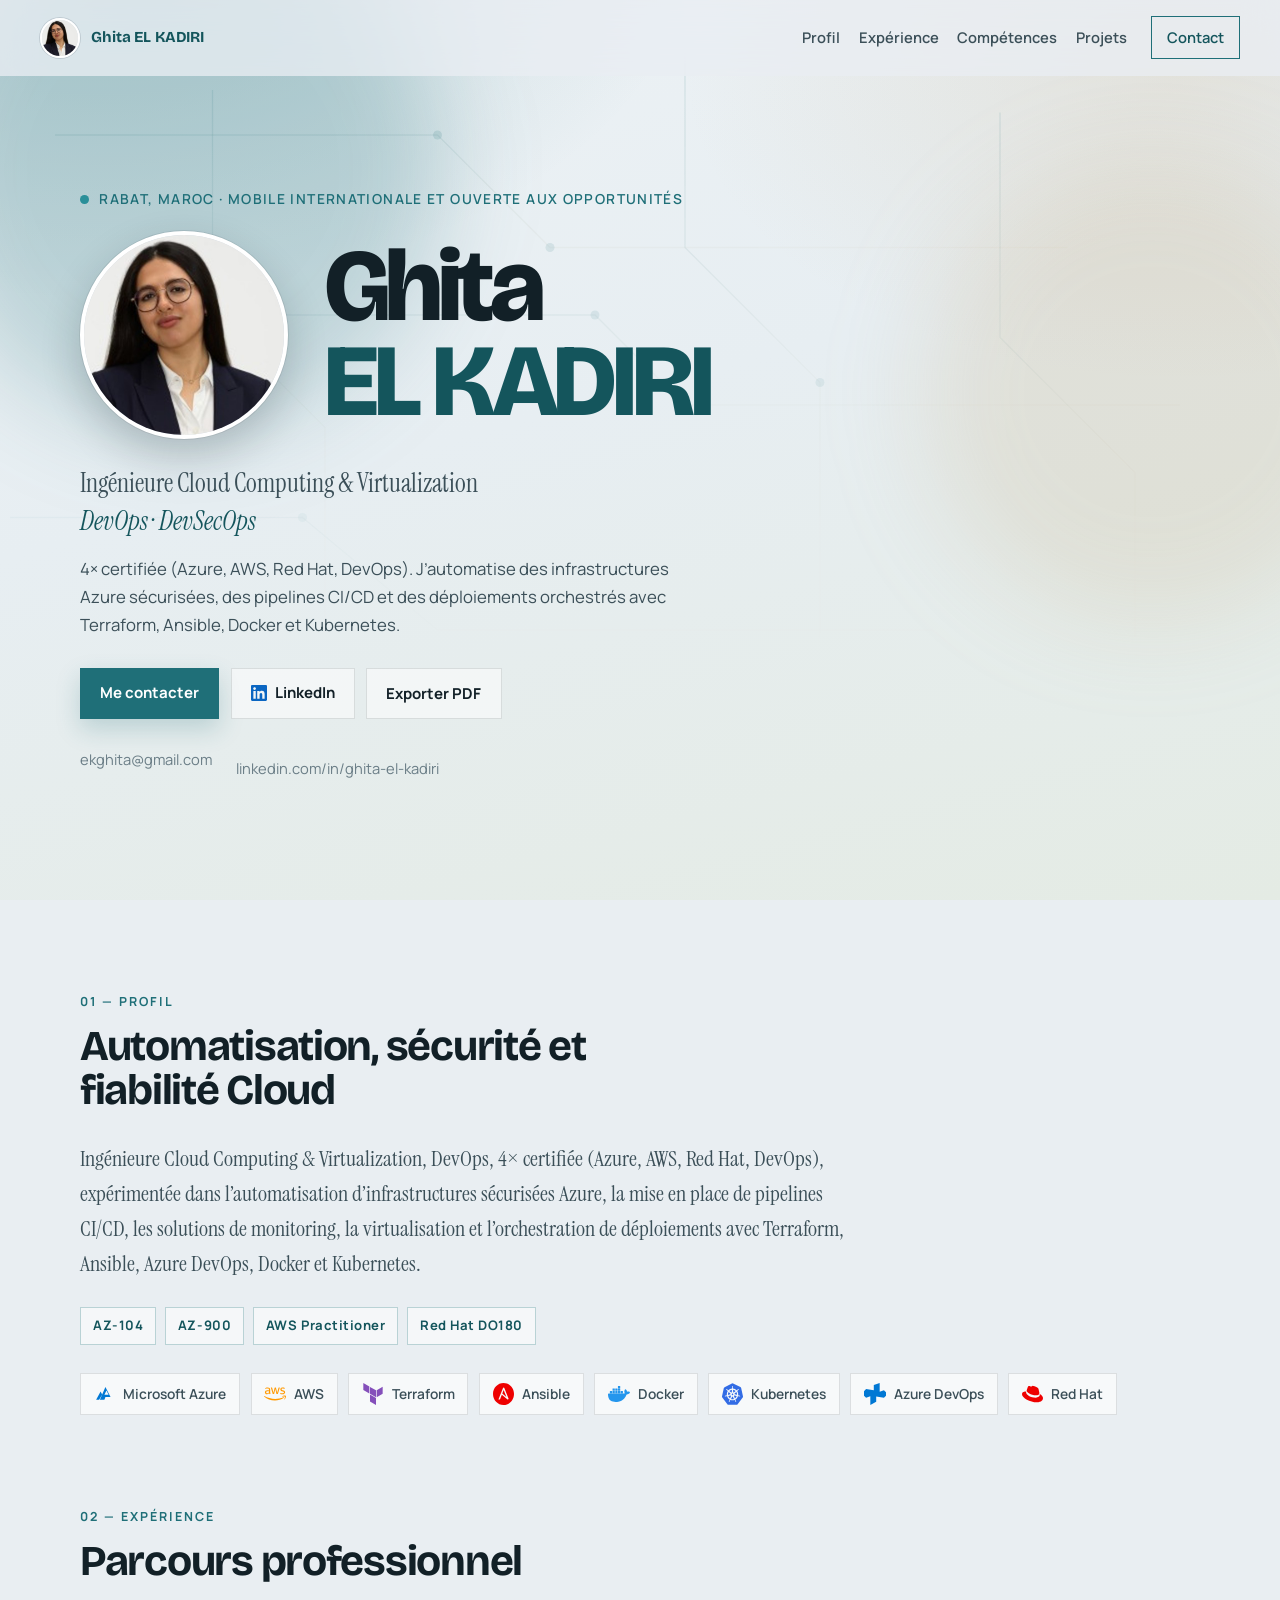
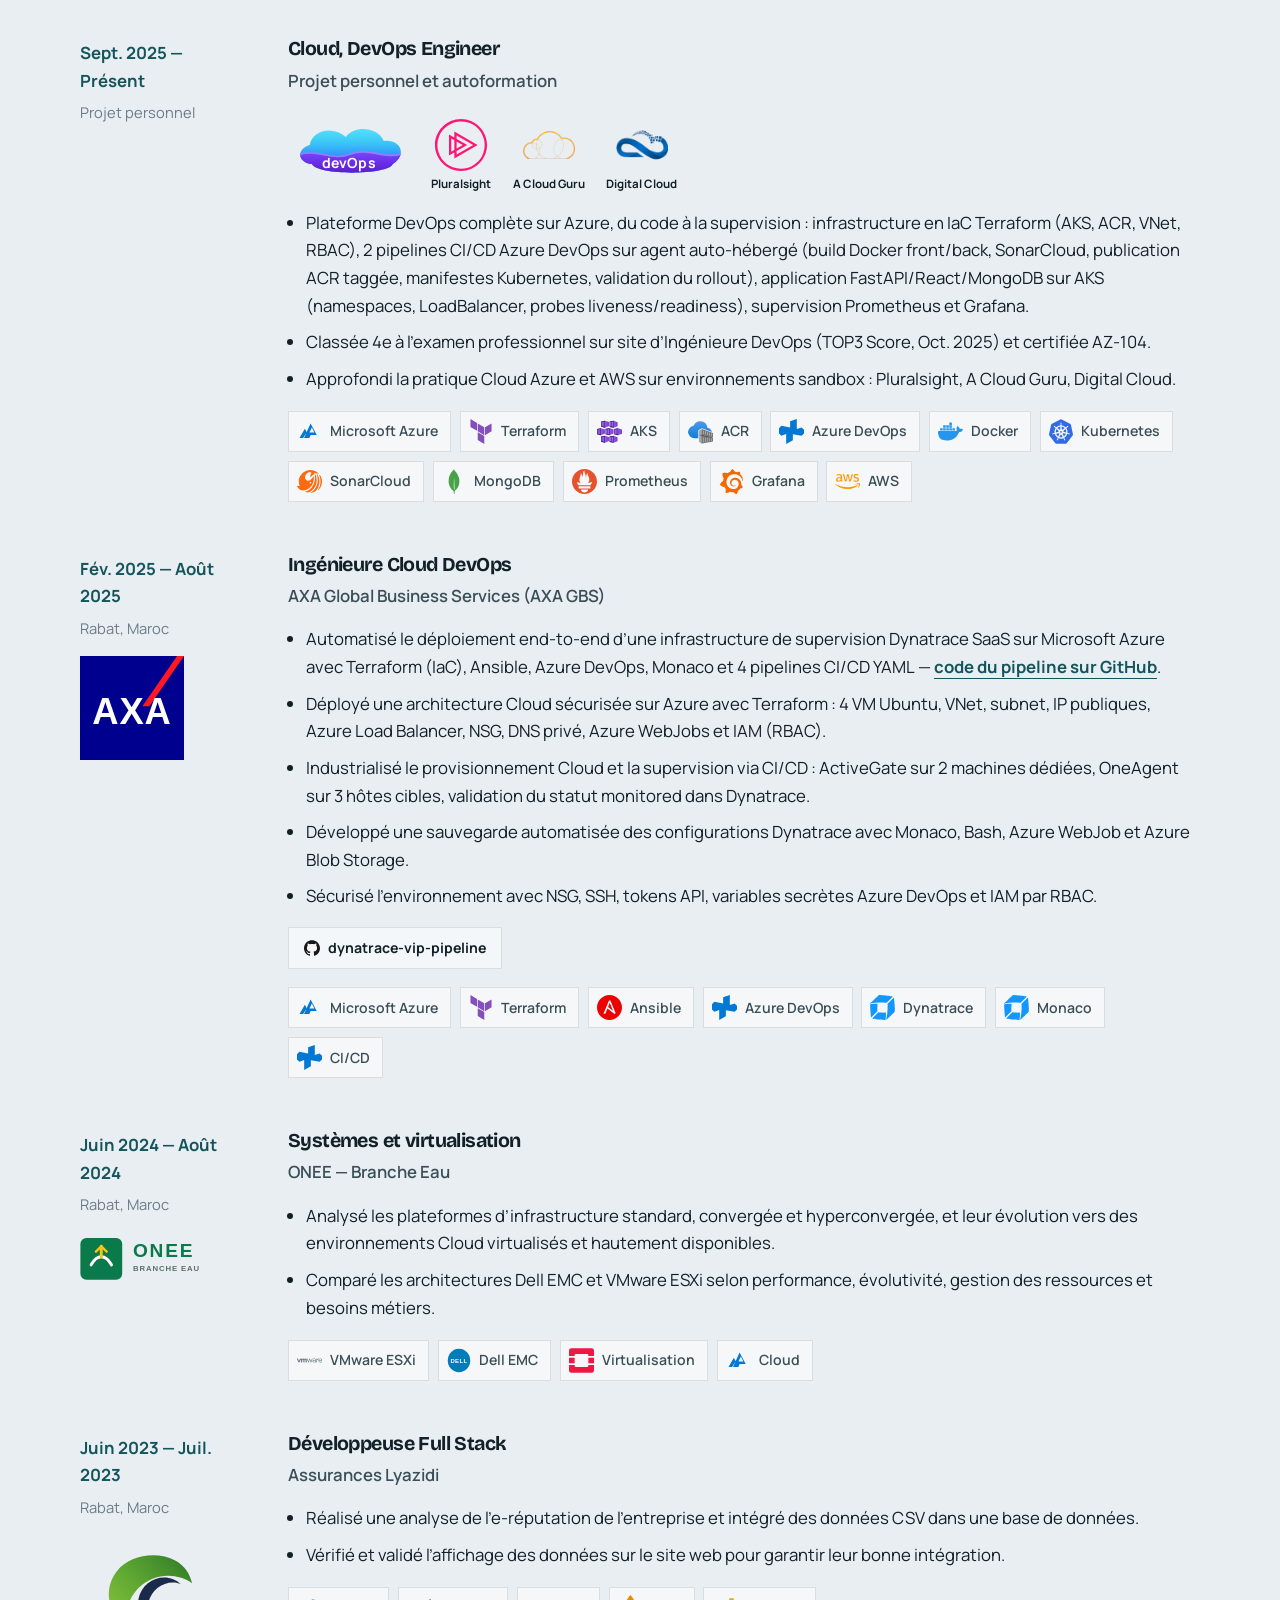
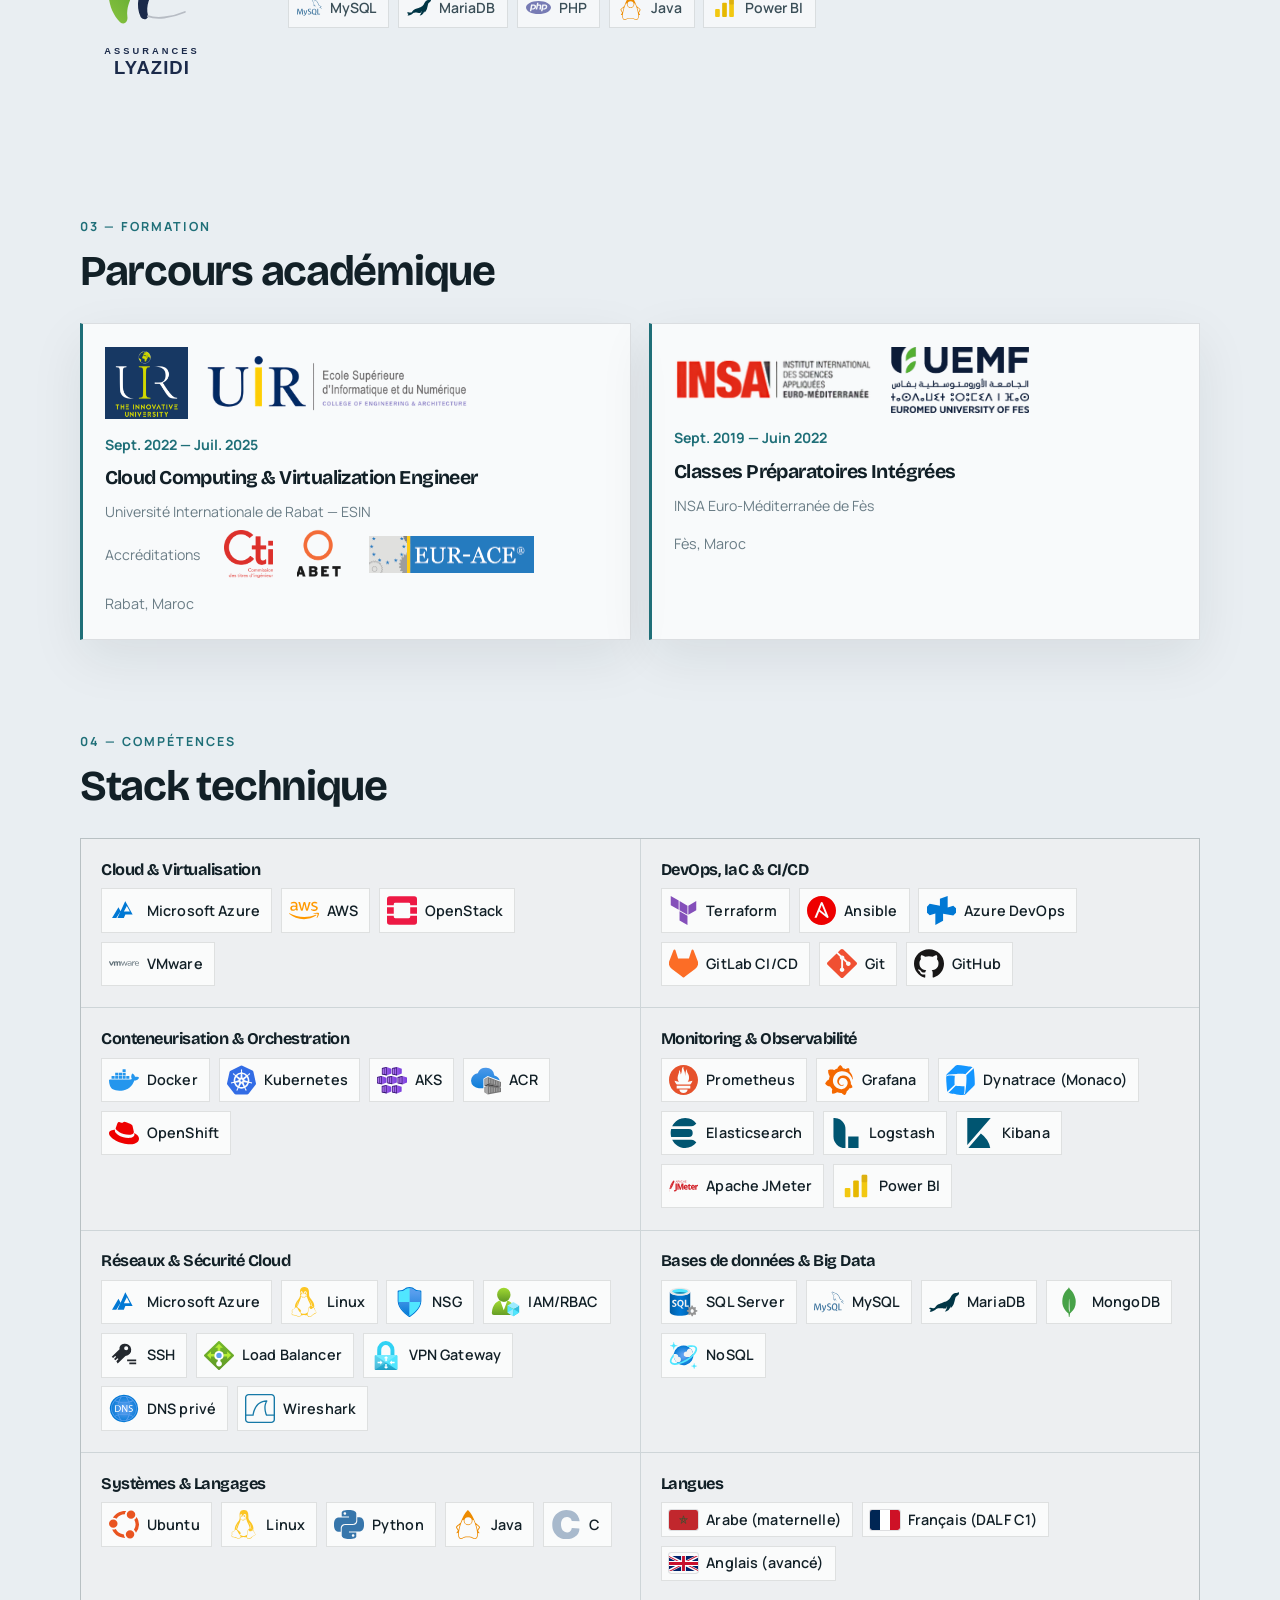
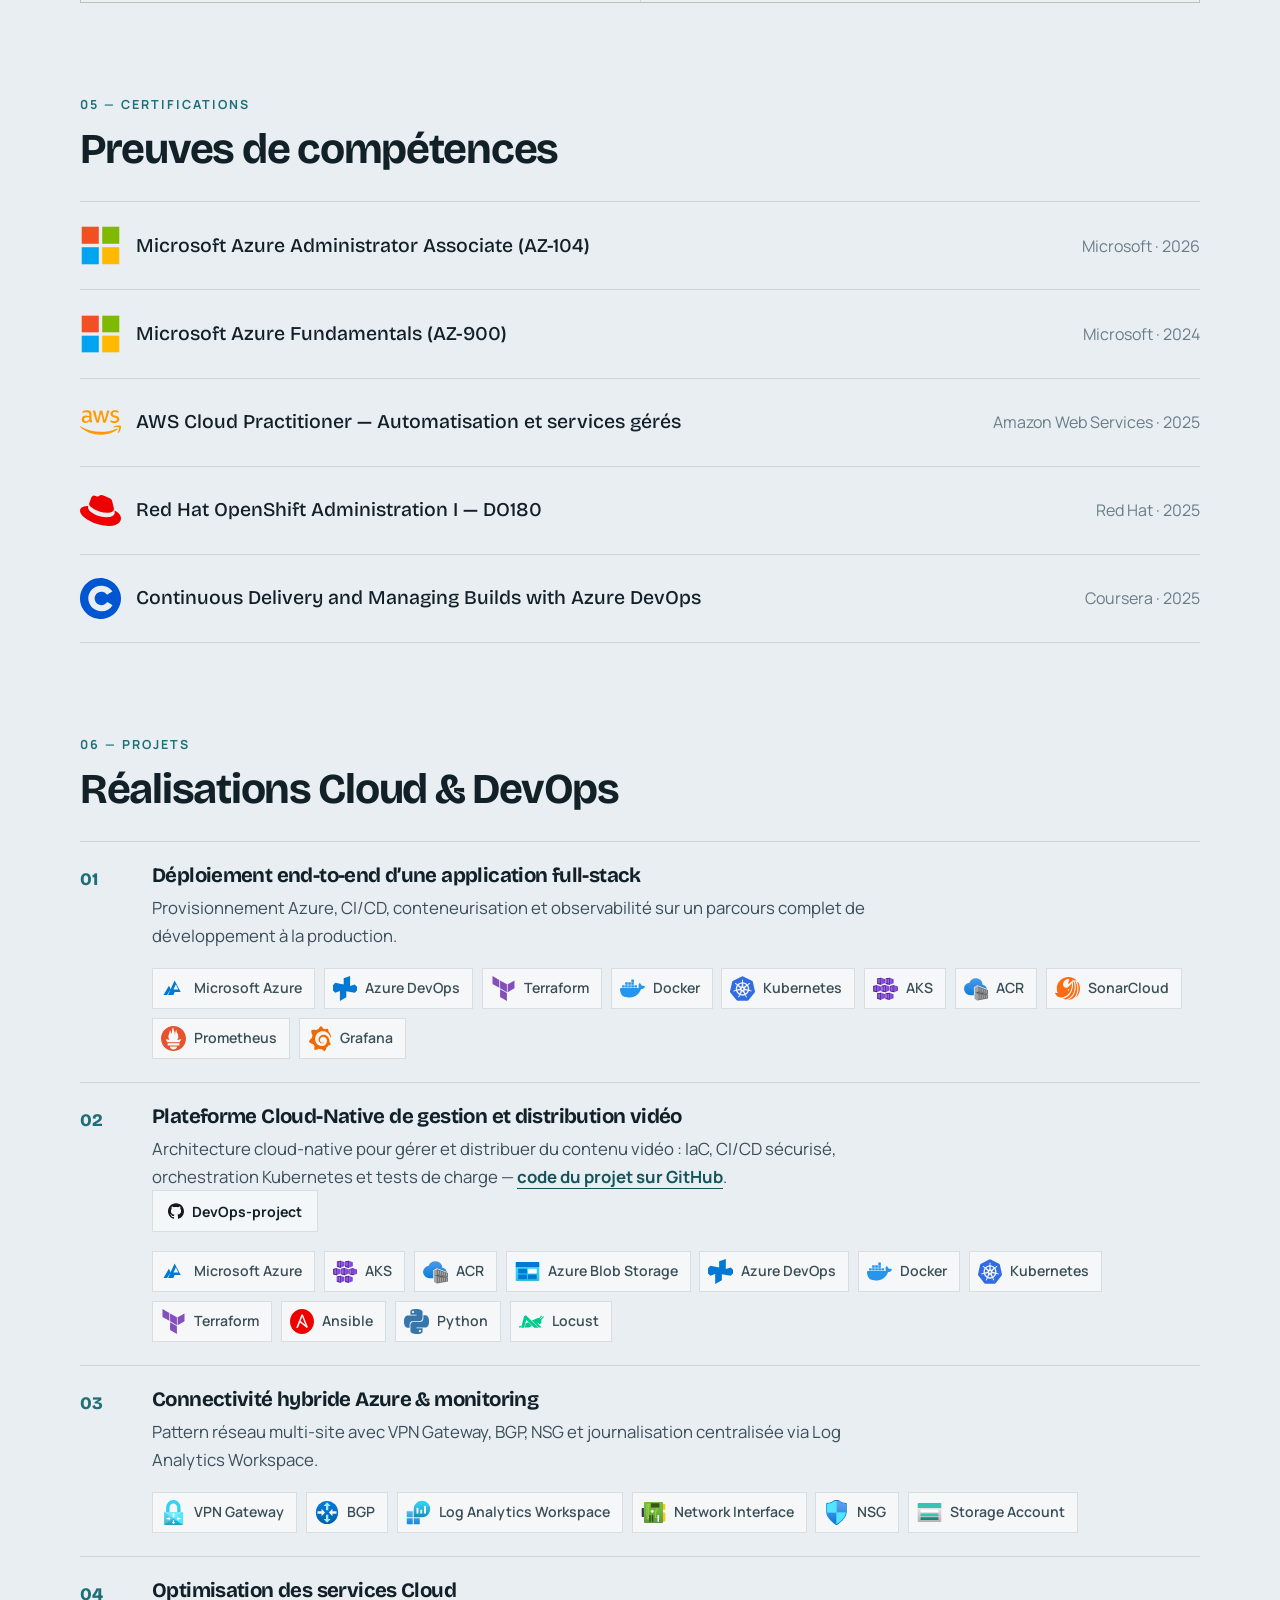
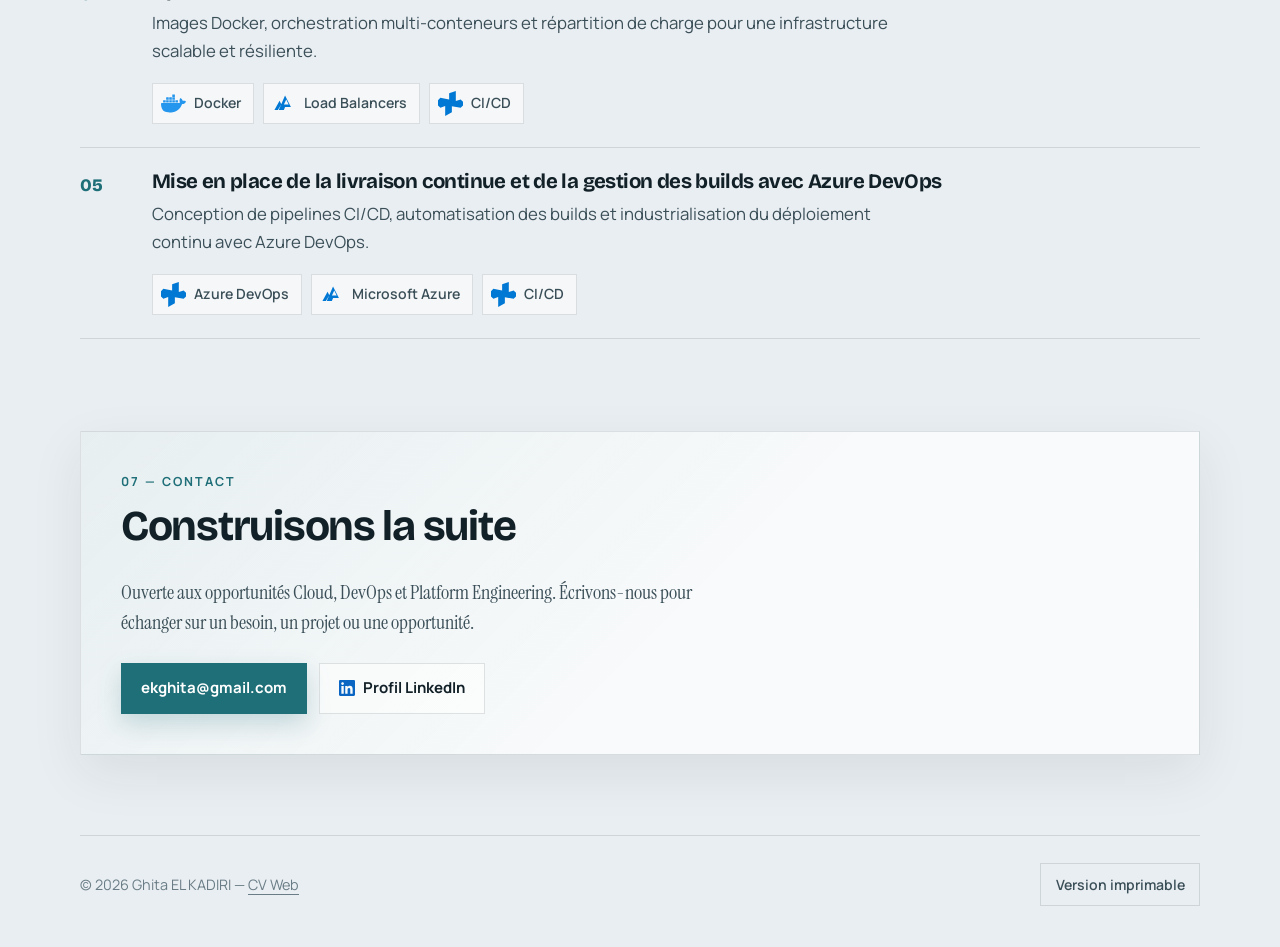
==== index.html @ f2b2f557 "Update English proficiency level to advanced in Langues Co-authored-by: Ghita EL KADIRI <ghita-k@use" ====
<!DOCTYPE html>
<html lang="fr" class="no-js">
  <head>
    <meta charset="UTF-8" />
    <meta name="viewport" content="width=device-width, initial-scale=1.0" />
    <script>
      document.documentElement.classList.remove("no-js");
      document.documentElement.classList.add("js");
    </script>
    <meta
      name="description"
      content="CV web de Ghita EL KADIRI — Ingénieure Cloud Computing & Virtualization, DevOps, DevSecOps. Azure, AWS, Terraform, Kubernetes."
    />
    <meta name="author" content="Ghita EL KADIRI" />
    <meta name="theme-color" content="#e9eef2" />
    <title>Ghita EL KADIRI — Ingénieure Cloud & DevOps</title>
    <link rel="icon" href="assets/favicon.svg" type="image/svg+xml" />
    <link rel="preconnect" href="https://fonts.googleapis.com" />
    <link rel="preconnect" href="https://fonts.gstatic.com" crossorigin />
    <link
      href="https://fonts.googleapis.com/css2?family=Bricolage+Grotesque:opsz,wght@12..96,500;12..96,600;12..96,700;12..96,800&family=Instrument+Serif:ital@0;1&family=Manrope:wght@400;500;600;700&display=swap"
      rel="stylesheet"
    />
    <link rel="stylesheet" href="css/styles.css?v=axa-2" />
  </head>
  <body>
    <div class="atmosphere" aria-hidden="true">
      <div class="atmosphere__wash"></div>
      <svg class="atmosphere__mesh" viewBox="0 0 1200 800" preserveAspectRatio="xMidYMid slice">
        <defs>
          <linearGradient id="meshStroke" x1="0" y1="0" x2="1" y2="1">
            <stop offset="0%" stop-color="#1f6f78" stop-opacity="0.22" />
            <stop offset="100%" stop-color="#c4a574" stop-opacity="0.12" />
          </linearGradient>
        </defs>
        <g fill="none" stroke="url(#meshStroke)" stroke-width="1.2">
          <path d="M80 120 H420 L520 220 H980" />
          <path d="M160 280 H560 L640 360 H1080" />
          <path d="M40 460 H300 L420 560 H860 L980 660" />
          <path d="M220 80 V280 L320 380 V620" />
          <path d="M640 40 V220 L760 340 V700" />
          <path d="M920 100 V300 L1040 420 V720" />
        </g>
        <g fill="#1f6f78" fill-opacity="0.28">
          <circle cx="420" cy="120" r="4" />
          <circle cx="520" cy="220" r="4" />
          <circle cx="560" cy="280" r="4" />
          <circle cx="640" cy="360" r="4" />
          <circle cx="300" cy="460" r="4" />
          <circle cx="760" cy="340" r="4" />
          <circle cx="980" cy="660" r="4" />
        </g>
      </svg>
      <div class="atmosphere__glow atmosphere__glow--a"></div>
      <div class="atmosphere__glow atmosphere__glow--b"></div>
    </div>

    <a class="skip-link" href="#contenu">Aller au contenu</a>

    <header class="site-header">
      <a class="logo" href="#top" aria-label="Ghita EL KADIRI — accueil">
        <img class="logo__photo" src="assets/ghita.jpg" alt="" width="40" height="40" />
        <span class="logo__text">Ghita EL KADIRI</span>
      </a>
      <nav class="nav" aria-label="Navigation principale">
        <a href="#profil" data-nav>Profil</a>
        <a href="#experience" data-nav>Expérience</a>
        <a href="#competences" data-nav>Compétences</a>
        <a href="#projets" data-nav>Projets</a>
        <a href="#contact" class="nav__cta">Contact</a>
      </nav>
      <button class="nav-toggle" type="button" aria-label="Ouvrir le menu" aria-expanded="false">
        <span></span><span></span>
      </button>
    </header>

    <main id="top">
      <section class="hero" id="contenu">
        <p class="hero__eyebrow">
          <span class="pulse" aria-hidden="true"></span>
          Rabat, Maroc · Mobile Internationale et ouverte aux opportunités
        </p>
        <div class="hero__identity">
          <img
            class="hero__photo"
            src="assets/ghita.jpg"
            alt="Portrait de Ghita EL KADIRI"
            width="220"
            height="220"
            decoding="async"
            fetchpriority="high"
          />
          <h1 class="hero__name">
            <span class="hero__name-line">Ghita</span>
            <span class="hero__name-line hero__name-line--accent">EL KADIRI</span>
          </h1>
        </div>
        <p class="hero__title">
          Ingénieure Cloud Computing &amp; Virtualization
          <em>DevOps · DevSecOps</em>
        </p>
        <p class="hero__lead">
          4× certifiée (Azure, AWS, Red Hat, DevOps). J’automatise des
          infrastructures Azure sécurisées, des pipelines CI/CD et des
          déploiements orchestrés avec Terraform, Ansible, Docker et Kubernetes.
        </p>
          <div class="hero__actions">
            <a class="btn btn--primary" href="mailto:ekghita@gmail.com">Me contacter</a>
            <a
              class="btn btn--ghost btn--icon"
              href="https://www.linkedin.com/in/ghita-el-kadiri/"
              target="_blank"
              rel="noopener noreferrer"
            >
              <img src="assets/logos/linkedin.svg" alt="" width="16" height="16" />
              LinkedIn
            </a>
            <button class="btn btn--ghost" type="button" onclick="window.print()">
              Exporter PDF
            </button>
          </div>
        <ul class="hero__meta" aria-label="Coordonnées">
          <li><a href="mailto:ekghita@gmail.com">ekghita@gmail.com</a></li>
          <li>
            <a
              href="https://www.linkedin.com/in/ghita-el-kadiri/"
              target="_blank"
              rel="noopener noreferrer"
              >linkedin.com/in/ghita-el-kadiri</a
            >
          </li>
        </ul>
      </section>

      <section id="profil" class="section">
        <div class="section__head reveal">
          <p class="section__label">01 — Profil</p>
          <h2>Automatisation, sécurité et fiabilité Cloud</h2>
        </div>
        <div class="profile-block reveal">
          <p class="profile-text">
            Ingénieure Cloud Computing &amp; Virtualization, DevOps, 4× certifiée
            (Azure, AWS, Red Hat, DevOps), expérimentée dans l’automatisation
            d’infrastructures sécurisées Azure, la mise en place de pipelines CI/CD,
            les solutions de monitoring, la virtualisation et l’orchestration de
            déploiements avec Terraform, Ansible, Azure DevOps, Docker et Kubernetes.
          </p>
          <div class="cert-strip" aria-label="Certifications clés">
            <span>AZ-104</span>
            <span>AZ-900</span>
            <span>AWS Practitioner</span>
            <span>Red Hat DO180</span>
          </div>
        </div>
        <ul class="logo-rail reveal" aria-label="Technologies principales">
          <li>
            <img src="assets/logos/azure.svg" alt="" width="28" height="28" />
            <span>Microsoft Azure</span>
          </li>
          <li>
            <img src="assets/logos/amazonwebservices.svg" alt="" width="28" height="28" />
            <span>AWS</span>
          </li>
          <li>
            <img src="assets/logos/terraform.svg" alt="" width="28" height="28" />
            <span>Terraform</span>
          </li>
          <li>
            <img src="assets/logos/ansible.svg" alt="" width="28" height="28" />
            <span>Ansible</span>
          </li>
          <li>
            <img src="assets/logos/docker.svg" alt="" width="28" height="28" />
            <span>Docker</span>
          </li>
          <li>
            <img src="assets/logos/kubernetes.svg" alt="" width="28" height="28" />
            <span>Kubernetes</span>
          </li>
          <li>
            <img src="assets/logos/azuredevops.svg" alt="" width="28" height="28" />
            <span>Azure DevOps</span>
          </li>
          <li>
            <img src="assets/logos/redhat.svg" alt="" width="28" height="28" />
            <span>Red Hat</span>
          </li>
        </ul>
      </section>

      <section id="experience" class="section">
        <div class="section__head reveal">
          <p class="section__label">02 — Expérience</p>
          <h2>Parcours professionnel</h2>
        </div>

        <div class="timeline">
          <article class="role reveal">
            <div class="role__meta">
              <p class="role__date">Sept. 2025 — Présent</p>
              <p class="role__place">Projet personnel</p>
            </div>
            <div class="role__body">
              <h3>Cloud, DevOps Engineer</h3>
              <p class="role__org">Projet personnel et autoformation</p>
              <div class="platforms" aria-label="Plateformes d’autoformation">
                <figure class="platform">
                  <svg xmlns="http://www.w3.org/2000/svg" viewBox="0 0 240 160" width="118" height="78" role="img">
                    <title>devOps</title>
                    <defs>
                      <linearGradient id="cloudTop" x1="120" y1="28" x2="120" y2="96" gradientUnits="userSpaceOnUse">
                        <stop offset="0%" stop-color="#5EE7FF"/>
                        <stop offset="55%" stop-color="#3BC7F5"/>
                        <stop offset="100%" stop-color="#2E8CFF"/>
                      </linearGradient>
                      <linearGradient id="cloudBottom" x1="120" y1="78" x2="120" y2="138" gradientUnits="userSpaceOnUse">
                        <stop offset="0%" stop-color="#7A4DFF"/>
                        <stop offset="45%" stop-color="#6B2EE8"/>
                        <stop offset="100%" stop-color="#4B18B8"/>
                      </linearGradient>
                      <clipPath id="cloudShape">
                        <path d="M46 108 C18 106 14 78 42 70 C46 42 86 30 114 54 C132 30 178 34 190 62 C226 58 236 92 208 108 C200 130 58 132 46 108 Z"/>
                      </clipPath>
                    </defs>
                    <g clip-path="url(#cloudShape)">
                      <rect x="0" y="0" width="240" height="160" fill="url(#cloudTop)"/>
                      <path fill="url(#cloudBottom)" d="M8 90 C52 76 86 104 124 88 C158 74 192 100 236 86 L236 150 L8 150 Z"/>
                      <path fill="none" stroke="#9B7CFF" stroke-width="3.2" stroke-linecap="round" d="M18 90 C56 76 88 104 124 88 C158 74 194 100 228 87"/>
                    </g>
                    <text x="120" y="116" text-anchor="middle" font-family="Manrope, system-ui, sans-serif" font-size="28" font-weight="700" fill="#ffffff" letter-spacing="0.4">devOps</text>
                  </svg>
                </figure>
                <figure class="platform">
                  <img src="assets/logos/pluralsight.svg" alt="" width="48" height="48" />
                  <figcaption>Pluralsight</figcaption>
                </figure>
                <figure class="platform">
                  <img src="assets/logos/acloudguru.png" alt="" width="48" height="48" />
                  <figcaption>A Cloud Guru</figcaption>
                </figure>
                <figure class="platform">
                  <img src="assets/logos/digitalcloud.png" alt="" width="48" height="48" />
                  <figcaption>Digital Cloud</figcaption>
                </figure>
              </div>
              <ul>
                <li>
                  Plateforme DevOps complète sur Azure, du code à la supervision :
                  infrastructure en IaC Terraform (AKS, ACR, VNet, RBAC), 2 pipelines
                  CI/CD Azure DevOps sur agent auto-hébergé (build Docker front/back,
                  SonarCloud, publication ACR taggée, manifestes Kubernetes, validation
                  du rollout), application FastAPI/React/MongoDB sur AKS (namespaces,
                  LoadBalancer, probes liveness/readiness), supervision Prometheus et
                  Grafana.
                </li>
                <li>
                  Classée 4e à l’examen professionnel sur site d’Ingénieure DevOps
                  (TOP3 Score, Oct. 2025) et certifiée AZ-104.
                </li>
                <li>
                  Approfondi la pratique Cloud Azure et AWS sur environnements sandbox :
                  Pluralsight, A Cloud Guru, Digital Cloud.
                </li>
              </ul>
              <ul class="tag-logos" aria-label="Technologies">
                <li>
                  <img src="assets/logos/azure.svg" alt="" width="22" height="22" />
                  <span>Microsoft Azure</span>
                </li>
                <li>
                  <img src="assets/logos/terraform.svg" alt="" width="22" height="22" />
                  <span>Terraform</span>
                </li>
                <li>
                  <img src="assets/logos/aks.svg" alt="" width="22" height="22" />
                  <span>AKS</span>
                </li>
                <li>
                  <img src="assets/logos/acr.svg" alt="" width="22" height="22" />
                  <span>ACR</span>
                </li>
                <li>
                  <img src="assets/logos/azuredevops.svg" alt="" width="22" height="22" />
                  <span>Azure DevOps</span>
                </li>
                <li>
                  <img src="assets/logos/docker.svg" alt="" width="22" height="22" />
                  <span>Docker</span>
                </li>
                <li>
                  <img src="assets/logos/kubernetes.svg" alt="" width="22" height="22" />
                  <span>Kubernetes</span>
                </li>
                <li>
                  <img src="assets/logos/sonarcloud.svg" alt="" width="22" height="22" />
                  <span>SonarCloud</span>
                </li>
                <li>
                  <img src="assets/logos/mongodb.svg" alt="" width="22" height="22" />
                  <span>MongoDB</span>
                </li>
                <li>
                  <img src="assets/logos/prometheus.svg" alt="" width="22" height="22" />
                  <span>Prometheus</span>
                </li>
                <li>
                  <img src="assets/logos/grafana.svg" alt="" width="22" height="22" />
                  <span>Grafana</span>
                </li>
                <li>
                  <img src="assets/logos/amazonwebservices.svg" alt="" width="22" height="22" />
                  <span>AWS</span>
                </li>
              </ul>
            </div>
          </article>

          <article class="role reveal">
            <div class="role__meta">
              <p class="role__date">Fév. 2025 — Août 2025</p>
              <p class="role__place">Rabat, Maroc</p>
              <span class="role__company-logo" aria-hidden="true">
                <svg xmlns="http://www.w3.org/2000/svg" viewBox="0 0 120 120" width="56" height="56">
                  <rect width="120" height="120" fill="#00008F"/>
                  <polygon points="72,58 80,58 120,0 112,0" fill="#FF1721"/>
                  <text x="60" y="78" text-anchor="middle" font-family="Arial Black, Arial, sans-serif" font-size="42" font-weight="900" fill="#FFFFFF" letter-spacing="1">AXA</text>
                </svg>
              </span>
            </div>
            <div class="role__body">
              <h3>Ingénieure Cloud DevOps</h3>
              <p class="role__org">AXA Global Business Services (AXA GBS)</p>
              <ul>
                <li>
                  Automatisé le déploiement end-to-end d’une infrastructure de
                  supervision Dynatrace SaaS sur Microsoft Azure avec Terraform
                  (IaC), Ansible, Azure DevOps, Monaco et 4 pipelines CI/CD YAML —
                  <a
                    href="https://github.com/ghita-k/dynatrace-vip-pipeline"
                    target="_blank"
                    rel="noopener noreferrer"
                    >code du pipeline sur GitHub</a
                  >.
                </li>
                <li>
                  Déployé une architecture Cloud sécurisée sur Azure avec Terraform :
                  4 VM Ubuntu, VNet, subnet, IP publiques, Azure Load Balancer, NSG,
                  DNS privé, Azure WebJobs et IAM (RBAC).
                </li>
                <li>
                  Industrialisé le provisionnement Cloud et la supervision via CI/CD :
                  ActiveGate sur 2 machines dédiées, OneAgent sur 3 hôtes cibles,
                  validation du statut monitored dans Dynatrace.
                </li>
                <li>
                  Développé une sauvegarde automatisée des configurations Dynatrace
                  avec Monaco, Bash, Azure WebJob et Azure Blob Storage.
                </li>
                <li>
                  Sécurisé l’environnement avec NSG, SSH, tokens API, variables
                  secrètes Azure DevOps et IAM par RBAC.
                </li>
              </ul>
              <p class="role__links">
                <a
                  class="btn btn--ghost btn--icon"
                  href="https://github.com/ghita-k/dynatrace-vip-pipeline"
                  target="_blank"
                  rel="noopener noreferrer"
                >
                  <img src="assets/logos/github.svg" alt="" width="16" height="16" />
                  dynatrace-vip-pipeline
                </a>
              </p>
              <ul class="tag-logos" aria-label="Technologies">
                <li>
                  <img src="assets/logos/azure.svg" alt="" width="22" height="22" />
                  <span>Microsoft Azure</span>
                </li>
                <li>
                  <img src="assets/logos/terraform.svg" alt="" width="22" height="22" />
                  <span>Terraform</span>
                </li>
                <li>
                  <img src="assets/logos/ansible.svg" alt="" width="22" height="22" />
                  <span>Ansible</span>
                </li>
                <li>
                  <img src="assets/logos/azuredevops.svg" alt="" width="22" height="22" />
                  <span>Azure DevOps</span>
                </li>
                <li>
                  <img src="assets/logos/dynatrace.svg" alt="" width="22" height="22" />
                  <span>Dynatrace</span>
                </li>
                <li>
                  <img src="assets/logos/monaco.svg" alt="" width="22" height="22" />
                  <span>Monaco</span>
                </li>
                <li>
                  <img src="assets/logos/cicd.svg" alt="" width="22" height="22" />
                  <span>CI/CD</span>
                </li>
              </ul>
            </div>
          </article>

          <article class="role reveal">
            <div class="role__meta">
              <p class="role__date">Juin 2024 — Août 2024</p>
              <p class="role__place">Rabat, Maroc</p>
              <span class="role__company-logo role__company-logo--wide" aria-hidden="true">
                <svg xmlns="http://www.w3.org/2000/svg" viewBox="0 0 280 90" width="150" height="48">
                  <rect x="0" y="10" width="70" height="70" rx="10" fill="#0B7A4B"/>
                  <path d="M18 55c10-18 24-18 34 0" fill="none" stroke="#FFFFFF" stroke-width="5" stroke-linecap="round"/>
                  <path d="M35 24v18" stroke="#F5C518" stroke-width="5" stroke-linecap="round"/>
                  <path d="M26 33l9-9 9 9" fill="none" stroke="#F5C518" stroke-width="4" stroke-linecap="round" stroke-linejoin="round"/>
                  <text x="88" y="42" font-family="Arial, Helvetica, sans-serif" font-size="32" font-weight="800" fill="#0B7A4B" letter-spacing="3">ONEE</text>
                  <text x="88" y="66" font-family="Arial, Helvetica, sans-serif" font-size="13" font-weight="700" fill="#5B7168" letter-spacing="1.5">BRANCHE EAU</text>
                </svg>
              </span>
            </div>
            <div class="role__body">
              <h3>Systèmes et virtualisation</h3>
              <p class="role__org">ONEE — Branche Eau</p>
              <ul>
                <li>
                  Analysé les plateformes d’infrastructure standard, convergée et
                  hyperconvergée, et leur évolution vers des environnements Cloud
                  virtualisés et hautement disponibles.
                </li>
                <li>
                  Comparé les architectures Dell EMC et VMware ESXi selon
                  performance, évolutivité, gestion des ressources et besoins métiers.
                </li>
              </ul>
              <ul class="tag-logos" aria-label="Technologies">
                <li>
                  <img src="assets/logos/vmware.svg" alt="" width="22" height="22" />
                  <span>VMware ESXi</span>
                </li>
                <li>
                  <img src="assets/logos/dell.svg" alt="" width="22" height="22" />
                  <span>Dell EMC</span>
                </li>
                <li>
                  <img src="assets/logos/openstack.svg" alt="" width="22" height="22" />
                  <span>Virtualisation</span>
                </li>
                <li>
                  <img src="assets/logos/azure.svg" alt="" width="22" height="22" />
                  <span>Cloud</span>
                </li>
              </ul>
            </div>
          </article>

          <article class="role reveal">
            <div class="role__meta">
              <p class="role__date">Juin 2023 — Juil. 2023</p>
              <p class="role__place">Rabat, Maroc</p>
              <span class="role__company-logo role__company-logo--lyazidi" aria-hidden="true">
                <img src="assets/logos/lyazidi.svg" alt="Assurances Lyazidi" width="140" height="150" />
              </span>
            </div>
            <div class="role__body">
              <h3>Développeuse Full Stack</h3>
              <p class="role__org">Assurances Lyazidi</p>
              <ul>
                <li>
                  Réalisé une analyse de l’e-réputation de l’entreprise et intégré
                  des données CSV dans une base de données.
                </li>
                <li>
                  Vérifié et validé l’affichage des données sur le site web pour
                  garantir leur bonne intégration.
                </li>
              </ul>
              <ul class="tag-logos" aria-label="Technologies">
                <li>
                  <img src="assets/logos/mysql.svg" alt="" width="22" height="22" />
                  <span>MySQL</span>
                </li>
                <li>
                  <img src="assets/logos/mariadb.svg" alt="" width="22" height="22" />
                  <span>MariaDB</span>
                </li>
                <li>
                  <img src="assets/logos/php.svg" alt="" width="22" height="22" />
                  <span>PHP</span>
                </li>
                <li>
                  <img src="assets/logos/java.svg" alt="" width="22" height="22" />
                  <span>Java</span>
                </li>
                <li>
                  <img src="assets/logos/powerbi.svg" alt="" width="22" height="22" />
                  <span>Power BI</span>
                </li>
              </ul>
            </div>
          </article>
        </div>
      </section>

      <section id="formation" class="section">
        <div class="section__head reveal">
          <p class="section__label">03 — Formation</p>
          <h2>Parcours académique</h2>
        </div>
        <div class="edu-grid">
          <article class="edu reveal">
            <div class="edu__logos">
              <img class="edu__logo edu__logo--uir" src="assets/logos/uir.png" alt="Université Internationale de Rabat" width="120" height="104" />
              <img class="edu__logo edu__logo--esin" src="assets/logos/esin.png" alt="Ecole Supérieure d’Informatique et du Numérique" width="280" height="80" />
            </div>
            <p class="edu__date">Sept. 2022 — Juil. 2025</p>
            <h3>Cloud Computing &amp; Virtualization Engineer</h3>
            <p class="edu__school">
              Université Internationale de Rabat — ESIN
              <span class="edu__accreds">
                Accréditations
                <img class="edu__acred-logo" src="assets/logos/cti.png" alt="CTI — Commission des titres d’ingénieur" title="CTI" width="64" height="63" />
                <img class="edu__acred-logo edu__acred-logo--abet" src="assets/logos/abet.png" alt="ABET" title="ABET" width="64" height="67" />
                <img class="edu__acred-logo edu__acred-logo--eurace" src="assets/logos/eur-ace.png" alt="EUR-ACE®" title="EUR-ACE®" width="220" height="50" />
              </span>
            </p>
            <p class="edu__place">Rabat, Maroc</p>
          </article>
          <article class="edu reveal">
            <div class="edu__logos">
              <img class="edu__logo edu__logo--insa" src="assets/logos/insa-em.png" alt="INSA Euro-Méditerranée" width="280" height="64" />
              <img class="edu__logo edu__logo--uemf" src="assets/logos/uemf.png" alt="Université Euro-Méditerranéenne de Fès" width="280" height="135" />
            </div>
            <p class="edu__date">Sept. 2019 — Juin 2022</p>
            <h3>Classes Préparatoires Intégrées</h3>
            <p class="edu__school">INSA Euro-Méditerranée de Fès</p>
            <p class="edu__place">Fès, Maroc</p>
          </article>
        </div>
      </section>

      <section id="competences" class="section">
        <div class="section__head reveal">
          <p class="section__label">04 — Compétences</p>
          <h2>Stack technique</h2>
        </div>
        <div class="skills">
          <article class="skill reveal">
            <h3>Cloud &amp; Virtualisation</h3>
            <div class="skill__logos">
              <span class="skill__logo"><img src="assets/logos/azure.svg" alt="" width="36" height="36" /><span>Microsoft Azure</span></span>
              <span class="skill__logo"><img src="assets/logos/amazonwebservices.svg" alt="" width="36" height="36" /><span>AWS</span></span>
              <span class="skill__logo"><img src="assets/logos/openstack.svg" alt="" width="36" height="36" /><span>OpenStack</span></span>
              <span class="skill__logo"><img src="assets/logos/vmware.svg" alt="" width="36" height="36" /><span>VMware</span></span>
            </div>
          </article>
          <article class="skill reveal">
            <h3>DevOps, IaC &amp; CI/CD</h3>
            <div class="skill__logos">
              <span class="skill__logo"><img src="assets/logos/terraform.svg" alt="" width="36" height="36" /><span>Terraform</span></span>
              <span class="skill__logo"><img src="assets/logos/ansible.svg" alt="" width="36" height="36" /><span>Ansible</span></span>
              <span class="skill__logo"><img src="assets/logos/azuredevops.svg" alt="" width="36" height="36" /><span>Azure DevOps</span></span>
              <span class="skill__logo"><img src="assets/logos/gitlab.svg" alt="" width="36" height="36" /><span>GitLab CI/CD</span></span>
              <span class="skill__logo"><img src="assets/logos/git.svg" alt="" width="36" height="36" /><span>Git</span></span>
              <span class="skill__logo"><img src="assets/logos/github.svg" alt="" width="36" height="36" /><span>GitHub</span></span>
            </div>
          </article>
          <article class="skill reveal">
            <h3>Conteneurisation &amp; Orchestration</h3>
            <div class="skill__logos">
              <span class="skill__logo"><img src="assets/logos/docker.svg" alt="" width="36" height="36" /><span>Docker</span></span>
              <span class="skill__logo"><img src="assets/logos/kubernetes.svg" alt="" width="36" height="36" /><span>Kubernetes</span></span>
              <span class="skill__logo"><img src="assets/logos/aks.svg" alt="" width="36" height="36" /><span>AKS</span></span>
              <span class="skill__logo"><img src="assets/logos/acr.svg" alt="" width="36" height="36" /><span>ACR</span></span>
              <span class="skill__logo"><img src="assets/logos/redhat.svg" alt="" width="36" height="36" /><span>OpenShift</span></span>
            </div>
          </article>
          <article class="skill reveal">
            <h3>Monitoring &amp; Observabilité</h3>
            <div class="skill__logos">
              <span class="skill__logo"><img src="assets/logos/prometheus.svg" alt="" width="36" height="36" /><span>Prometheus</span></span>
              <span class="skill__logo"><img src="assets/logos/grafana.svg" alt="" width="36" height="36" /><span>Grafana</span></span>
              <span class="skill__logo"><img src="assets/logos/dynatrace.svg" alt="" width="36" height="36" /><span>Dynatrace (Monaco)</span></span>
              <span class="skill__logo"><img src="assets/logos/elasticsearch.svg" alt="" width="36" height="36" /><span>Elasticsearch</span></span>
              <span class="skill__logo"><img src="assets/logos/logstash.svg" alt="" width="36" height="36" /><span>Logstash</span></span>
              <span class="skill__logo"><img src="assets/logos/kibana.svg" alt="" width="36" height="36" /><span>Kibana</span></span>
              <span class="skill__logo"><img src="assets/logos/jmeter.svg" alt="" width="36" height="36" /><span>Apache JMeter</span></span>
              <span class="skill__logo"><img src="assets/logos/powerbi.svg" alt="" width="36" height="36" /><span>Power BI</span></span>
            </div>
          </article>
          <article class="skill reveal">
            <h3>Réseaux &amp; Sécurité Cloud</h3>
            <div class="skill__logos">
              <span class="skill__logo"><img src="assets/logos/azure.svg" alt="" width="36" height="36" /><span>Microsoft Azure</span></span>
              <span class="skill__logo"><img src="assets/logos/linux.svg" alt="" width="36" height="36" /><span>Linux</span></span>
              <span class="skill__logo"><img src="assets/logos/nsg.svg" alt="" width="36" height="36" /><span>NSG</span></span>
              <span class="skill__logo"><img src="assets/logos/iam-rbac.svg" alt="" width="36" height="36" /><span>IAM/RBAC</span></span>
              <span class="skill__logo"><img src="assets/logos/ssh.svg" alt="" width="36" height="36" /><span>SSH</span></span>
              <span class="skill__logo"><img src="assets/logos/load-balancer.svg" alt="" width="36" height="36" /><span>Load Balancer</span></span>
              <span class="skill__logo"><img src="assets/logos/vpn-gateway.svg" alt="" width="36" height="36" /><span>VPN Gateway</span></span>
              <span class="skill__logo"><img src="assets/logos/dns-prive.svg" alt="" width="36" height="36" /><span>DNS privé</span></span>
              <span class="skill__logo"><img src="assets/logos/wireshark.svg" alt="" width="36" height="36" /><span>Wireshark</span></span>
            </div>
          </article>
          <article class="skill reveal">
            <h3>Bases de données &amp; Big Data</h3>
            <div class="skill__logos">
              <span class="skill__logo"><img src="assets/logos/sqlserver.svg" alt="" width="36" height="36" /><span>SQL Server</span></span>
              <span class="skill__logo"><img src="assets/logos/mysql.svg" alt="" width="36" height="36" /><span>MySQL</span></span>
              <span class="skill__logo"><img src="assets/logos/mariadb.svg" alt="" width="36" height="36" /><span>MariaDB</span></span>
              <span class="skill__logo"><img src="assets/logos/mongodb.svg" alt="" width="36" height="36" /><span>MongoDB</span></span>
              <span class="skill__logo"><img src="assets/logos/nosql.svg" alt="" width="36" height="36" /><span>NoSQL</span></span>
            </div>
          </article>
          <article class="skill reveal">
            <h3>Systèmes &amp; Langages</h3>
            <div class="skill__logos">
              <span class="skill__logo"><img src="assets/logos/ubuntu.svg" alt="" width="36" height="36" /><span>Ubuntu</span></span>
              <span class="skill__logo"><img src="assets/logos/linux.svg" alt="" width="36" height="36" /><span>Linux</span></span>
              <span class="skill__logo"><img src="assets/logos/python.svg" alt="" width="36" height="36" /><span>Python</span></span>
              <span class="skill__logo"><img src="assets/logos/java.svg" alt="" width="36" height="36" /><span>Java</span></span>
              <span class="skill__logo"><img src="assets/logos/c.svg" alt="" width="36" height="36" /><span>C</span></span>
            </div>
          </article>
          <article class="skill reveal">
            <h3>Langues</h3>
            <div class="skill__logos">
              <span class="skill__logo"><img class="skill__logo-flag" src="assets/logos/arabe.svg" alt="" width="36" height="24" /><span>Arabe (maternelle)</span></span>
              <span class="skill__logo"><img class="skill__logo-flag" src="assets/logos/francais.svg" alt="" width="36" height="24" /><span>Français (DALF C1)</span></span>
              <span class="skill__logo"><img class="skill__logo-flag" src="assets/logos/anglais.svg" alt="" width="36" height="24" /><span>Anglais (avancé)</span></span>
            </div>
          </article>
        </div>
      </section>

      <section id="certifications" class="section">
        <div class="section__head reveal">
          <p class="section__label">05 — Certifications</p>
          <h2>Preuves de compétences</h2>
        </div>
        <ul class="certs">
          <li class="reveal">
            <a
              href="https://learn.microsoft.com/api/credentials/share/fr-fr/ghitaelkadiri/209023173AEE1589?sharingId=EF1145D400DC1A48"
              target="_blank"
              rel="noopener noreferrer"
            >
              <span class="cert__brand">
                <img src="assets/logos/microsoft.svg" alt="" width="40" height="40" />
                <strong>Microsoft Azure Administrator Associate (AZ-104)</strong>
              </span>
              <span>Microsoft · 2026</span>
            </a>
          </li>
          <li class="reveal">
            <a
              href="https://learn.microsoft.com/api/credentials/share/fr-fr/GhitaELKADIRI-9326/D302E269587626A1?sharingId=F2FB9AA541911E00"
              target="_blank"
              rel="noopener noreferrer"
            >
              <span class="cert__brand">
                <img src="assets/logos/microsoft.svg" alt="" width="40" height="40" />
                <strong>Microsoft Azure Fundamentals (AZ-900)</strong>
              </span>
              <span>Microsoft · 2024</span>
            </a>
          </li>
          <li class="reveal">
            <a
              href="https://skillsoft.digitalbadges-eu.skillsoft.com/203b08b0-0dc3-4f80-91a3-48599a95bf89"
              target="_blank"
              rel="noopener noreferrer"
            >
              <span class="cert__brand">
                <img src="assets/logos/amazonwebservices.svg" alt="" width="40" height="40" />
                <strong>AWS Cloud Practitioner — Automatisation et services gérés</strong>
              </span>
              <span>Amazon Web Services · 2025</span>
            </a>
          </li>
          <li class="reveal">
            <div>
              <span class="cert__brand">
                <img src="assets/logos/redhat.svg" alt="" width="40" height="40" />
                <strong>Red Hat OpenShift Administration I — DO180</strong>
              </span>
              <span>Red Hat · 2025</span>
            </div>
          </li>
          <li class="reveal">
            <a
              href="https://coursera.org/account/accomplishments/records/KUN5270U3MN0"
              target="_blank"
              rel="noopener noreferrer"
            >
              <span class="cert__brand">
                <img src="assets/logos/coursera.svg" alt="" width="40" height="40" />
                <strong>Continuous Delivery and Managing Builds with Azure DevOps</strong>
              </span>
              <span>Coursera · 2025</span>
            </a>
          </li>
        </ul>
      </section>

      <section id="projets" class="section">
        <div class="section__head reveal">
          <p class="section__label">06 — Projets</p>
          <h2>Réalisations Cloud &amp; DevOps</h2>
        </div>
        <div class="projects">
          <article class="project reveal">
            <span class="project__index" aria-hidden="true">01</span>
            <div>
              <h3>Déploiement end-to-end d’une application full-stack</h3>
              <p>
                Provisionnement Azure, CI/CD, conteneurisation et observabilité sur
                un parcours complet de développement à la production.
              </p>
              <ul class="tag-logos" aria-label="Technologies">
                <li><img src="assets/logos/azure.svg" alt="" width="22" height="22" /><span>Microsoft Azure</span></li>
                <li><img src="assets/logos/azuredevops.svg" alt="" width="22" height="22" /><span>Azure DevOps</span></li>
                <li><img src="assets/logos/terraform.svg" alt="" width="22" height="22" /><span>Terraform</span></li>
                <li><img src="assets/logos/docker.svg" alt="" width="22" height="22" /><span>Docker</span></li>
                <li><img src="assets/logos/kubernetes.svg" alt="" width="22" height="22" /><span>Kubernetes</span></li>
                <li><img src="assets/logos/aks.svg" alt="" width="22" height="22" /><span>AKS</span></li>
                <li><img src="assets/logos/acr.svg" alt="" width="22" height="22" /><span>ACR</span></li>
                <li><img src="assets/logos/sonarcloud.svg" alt="" width="22" height="22" /><span>SonarCloud</span></li>
                <li><img src="assets/logos/prometheus.svg" alt="" width="22" height="22" /><span>Prometheus</span></li>
                <li><img src="assets/logos/grafana.svg" alt="" width="22" height="22" /><span>Grafana</span></li>
              </ul>
            </div>
          </article>
          <article class="project reveal">
            <span class="project__index" aria-hidden="true">02</span>
            <div>
              <h3>Plateforme Cloud-Native de gestion et distribution vidéo</h3>
              <p>
                Architecture cloud-native pour gérer et distribuer du contenu vidéo :
                IaC, CI/CD sécurisé, orchestration Kubernetes et tests de charge —
                <a
                  href="https://github.com/ghita-k/DevOps-project"
                  target="_blank"
                  rel="noopener noreferrer"
                  >code du projet sur GitHub</a
                >.
              </p>
              <p class="project__links">
                <a
                  class="btn btn--ghost btn--icon"
                  href="https://github.com/ghita-k/DevOps-project"
                  target="_blank"
                  rel="noopener noreferrer"
                >
                  <img src="assets/logos/github.svg" alt="" width="16" height="16" />
                  DevOps-project
                </a>
              </p>
              <ul class="tag-logos" aria-label="Technologies">
                <li><img src="assets/logos/azure.svg" alt="" width="22" height="22" /><span>Microsoft Azure</span></li>
                <li><img src="assets/logos/aks.svg" alt="" width="22" height="22" /><span>AKS</span></li>
                <li><img src="assets/logos/acr.svg" alt="" width="22" height="22" /><span>ACR</span></li>
                <li><img src="assets/logos/blob-storage.svg" alt="" width="22" height="22" /><span>Azure Blob Storage</span></li>
                <li><img src="assets/logos/azuredevops.svg" alt="" width="22" height="22" /><span>Azure DevOps</span></li>
                <li><img src="assets/logos/docker.svg" alt="" width="22" height="22" /><span>Docker</span></li>
                <li><img src="assets/logos/kubernetes.svg" alt="" width="22" height="22" /><span>Kubernetes</span></li>
                <li><img src="assets/logos/terraform.svg" alt="" width="22" height="22" /><span>Terraform</span></li>
                <li><img src="assets/logos/ansible.svg" alt="" width="22" height="22" /><span>Ansible</span></li>
                <li><img src="assets/logos/python.svg" alt="" width="22" height="22" /><span>Python</span></li>
                <li><img src="assets/logos/locust.svg" alt="" width="22" height="22" /><span>Locust</span></li>
              </ul>
            </div>
          </article>
          <article class="project reveal">
            <span class="project__index" aria-hidden="true">03</span>
            <div>
              <h3>Connectivité hybride Azure &amp; monitoring</h3>
              <p>
                Pattern réseau multi-site avec VPN Gateway, BGP, NSG et
                journalisation centralisée via Log Analytics Workspace.
              </p>
              <ul class="tag-logos" aria-label="Technologies">
                <li><img src="assets/logos/vpn-gateway.svg" alt="" width="22" height="22" /><span>VPN Gateway</span></li>
                <li><img src="assets/logos/bgp.svg" alt="" width="22" height="22" /><span>BGP</span></li>
                <li><img src="assets/logos/log-analytics.svg" alt="" width="22" height="22" /><span>Log Analytics Workspace</span></li>
                <li><img src="assets/logos/network-interface.svg" alt="" width="22" height="22" /><span>Network Interface</span></li>
                <li><img src="assets/logos/nsg.svg" alt="" width="22" height="22" /><span>NSG</span></li>
                <li><img src="assets/logos/storage-account.svg" alt="" width="22" height="22" /><span>Storage Account</span></li>
              </ul>
            </div>
          </article>
          <article class="project reveal">
            <span class="project__index" aria-hidden="true">04</span>
            <div>
              <h3>Optimisation des services Cloud</h3>
              <p>
                Images Docker, orchestration multi-conteneurs et répartition de
                charge pour une infrastructure scalable et résiliente.
              </p>
              <ul class="tag-logos" aria-label="Technologies">
                <li><img src="assets/logos/docker.svg" alt="" width="22" height="22" /><span>Docker</span></li>
                <li><img src="assets/logos/azure.svg" alt="" width="22" height="22" /><span>Load Balancers</span></li>
                <li><img src="assets/logos/cicd.svg" alt="" width="22" height="22" /><span>CI/CD</span></li>
              </ul>
            </div>
          </article>
          <article class="project reveal">
            <span class="project__index" aria-hidden="true">05</span>
            <div>
              <h3>Mise en place de la livraison continue et de la gestion des builds avec Azure DevOps</h3>
              <p>
                Conception de pipelines CI/CD, automatisation des builds et
                industrialisation du déploiement continu avec Azure DevOps.
              </p>
              <ul class="tag-logos" aria-label="Technologies">
                <li><img src="assets/logos/azuredevops.svg" alt="" width="22" height="22" /><span>Azure DevOps</span></li>
                <li><img src="assets/logos/azure.svg" alt="" width="22" height="22" /><span>Microsoft Azure</span></li>
                <li><img src="assets/logos/cicd.svg" alt="" width="22" height="22" /><span>CI/CD</span></li>
              </ul>
            </div>
          </article>
        </div>
      </section>

      <section id="contact" class="section section--contact">
        <div class="contact-panel reveal">
          <div class="section__head">
            <p class="section__label">07 — Contact</p>
            <h2>Construisons la suite</h2>
          </div>
          <p class="contact-lead">
            Ouverte aux opportunités Cloud, DevOps et Platform Engineering.
            Écrivons-nous pour échanger sur un besoin, un projet ou une opportunité.
          </p>
          <div class="contact-actions">
            <a class="btn btn--primary" href="mailto:ekghita@gmail.com">ekghita@gmail.com</a>
            <a
              class="btn btn--ghost btn--icon"
              href="https://www.linkedin.com/in/ghita-el-kadiri/"
              target="_blank"
              rel="noopener noreferrer"
            >
              <img src="assets/logos/linkedin.svg" alt="" width="16" height="16" />
              Profil LinkedIn
            </a>
          </div>
        </div>
      </section>
    </main>

    <footer class="site-footer reveal">
      <p>© <span id="year"></span> Ghita EL KADIRI — <a href="https://github.com/ghita-k/Resume-WEB-2026" target="_blank" rel="noopener noreferrer">CV Web</a></p>
      <button type="button" class="print-btn" onclick="window.print()">Version imprimable</button>
    </footer>

    <script src="js/main.js?v=axa-2"></script>
  </body>
</html>
---- css/styles.css ----
:root {
  --bg: #e9eef2;
  --bg-deep: #dfe7ec;
  --surface: rgba(255, 255, 255, 0.68);
  --ink: #122027;
  --ink-soft: #3b4f58;
  --muted: #6a7d86;
  --line: rgba(18, 32, 39, 0.12);
  --accent: #1f6f78;
  --accent-deep: #14555c;
  --accent-bright: #2a8f99;
  --warm: #c4a574;
  --glow-a: rgba(31, 111, 120, 0.22);
  --glow-b: rgba(196, 165, 116, 0.18);
  --max: 1120px;
  --header-h: 76px;
  --font-display: "Bricolage Grotesque", sans-serif;
  --font-serif: "Instrument Serif", Georgia, serif;
  --font-sans: "Manrope", sans-serif;
  --shadow: 0 18px 50px rgba(18, 32, 39, 0.08);
  --ease: cubic-bezier(0.22, 1, 0.36, 1);
}

*,
*::before,
*::after {
  box-sizing: border-box;
}

html {
  scroll-behavior: smooth;
}

body {
  margin: 0;
  color: var(--ink);
  background: var(--bg);
  font-family: var(--font-sans);
  font-size: 1.05rem;
  line-height: 1.65;
  overflow-x: hidden;
  text-rendering: optimizeLegibility;
}

img,
svg {
  max-width: 100%;
  display: block;
}

a {
  color: inherit;
  text-decoration-thickness: 1px;
  text-underline-offset: 0.2em;
}

a:hover {
  color: var(--accent-deep);
}

ul {
  margin: 0;
  padding-left: 1.15rem;
}

li + li {
  margin-top: 0.55rem;
}

h1,
h2,
h3 {
  font-family: var(--font-display);
  line-height: 1.05;
  letter-spacing: -0.03em;
  margin: 0;
  font-weight: 700;
}

.skip-link {
  position: absolute;
  left: 1rem;
  top: -3rem;
  z-index: 100;
  padding: 0.65rem 0.9rem;
  background: var(--accent);
  color: #fff;
  text-decoration: none;
}

.skip-link:focus {
  top: 1rem;
}

/* Atmosphere */
.atmosphere {
  position: fixed;
  inset: 0;
  z-index: -1;
  pointer-events: none;
  overflow: hidden;
}

.atmosphere__wash {
  position: absolute;
  inset: 0;
  background:
    radial-gradient(1000px 620px at 8% -8%, var(--glow-a), transparent 60%),
    radial-gradient(900px 560px at 92% 8%, var(--glow-b), transparent 55%),
    linear-gradient(165deg, #edf2f5 0%, #e7eef2 45%, #e4ebe4 100%);
}

.atmosphere__mesh {
  position: absolute;
  inset: 0;
  width: 100%;
  height: 100%;
  opacity: 0.9;
  mask-image: linear-gradient(180deg, rgba(0, 0, 0, 0.7), transparent 78%);
  animation: meshDrift 28s var(--ease) infinite alternate;
}

.atmosphere__glow {
  position: absolute;
  border-radius: 50%;
  filter: blur(48px);
  animation: drift 16s ease-in-out infinite alternate;
}

.atmosphere__glow--a {
  width: min(48vw, 520px);
  height: min(48vw, 520px);
  top: -10%;
  left: -6%;
  background: var(--glow-a);
}

.atmosphere__glow--b {
  width: min(40vw, 460px);
  height: min(40vw, 460px);
  right: -8%;
  top: 18%;
  background: var(--glow-b);
  animation-delay: -7s;
}

@keyframes drift {
  from {
    transform: translate3d(0, 0, 0) scale(1);
  }
  to {
    transform: translate3d(3%, 5%, 0) scale(1.08);
  }
}

@keyframes meshDrift {
  from {
    transform: translate3d(0, 0, 0);
  }
  to {
    transform: translate3d(-1.5%, 1.2%, 0);
  }
}

@keyframes pulse {
  0%,
  100% {
    transform: scale(1);
    opacity: 1;
  }
  50% {
    transform: scale(1.35);
    opacity: 0.45;
  }
}

/* Header */
.site-header {
  position: sticky;
  top: 0;
  z-index: 40;
  height: var(--header-h);
  display: flex;
  align-items: center;
  justify-content: space-between;
  gap: 1rem;
  padding: 0 clamp(1.25rem, 4vw, 2.5rem);
  backdrop-filter: blur(16px) saturate(1.2);
  background: rgba(233, 238, 242, 0.78);
  border-bottom: 1px solid transparent;
  transition: border-color 0.3s ease, background 0.3s ease;
}

.site-header.is-scrolled {
  border-bottom-color: var(--line);
  background: rgba(233, 238, 242, 0.92);
}

.logo {
  display: inline-flex;
  align-items: center;
  gap: 0.7rem;
  text-decoration: none;
  color: var(--accent-deep);
}

.logo__photo {
  width: 2.5rem;
  height: 2.5rem;
  border-radius: 50%;
  object-fit: cover;
  object-position: center 15%;
  display: block;
  flex-shrink: 0;
  border: 2px solid #fff;
  box-shadow: 0 0 0 1px rgba(15, 23, 32, 0.12);
}

.logo__mark {
  display: inline-grid;
  place-items: center;
  width: 2.35rem;
  height: 2.35rem;
  border: 1.5px solid var(--accent);
  font-family: var(--font-display);
  font-size: 0.78rem;
  font-weight: 800;
  letter-spacing: 0.06em;
}

.logo__text {
  font-family: var(--font-display);
  font-size: 0.95rem;
  font-weight: 700;
  letter-spacing: -0.01em;
}

.nav {
  display: flex;
  align-items: center;
  gap: 0.35rem 1.15rem;
}

.nav a {
  position: relative;
  font-size: 0.92rem;
  font-weight: 600;
  text-decoration: none;
  color: var(--ink-soft);
  padding: 0.35rem 0;
}

.nav a[data-nav]::after {
  content: "";
  position: absolute;
  left: 0;
  bottom: 0;
  width: 100%;
  height: 1.5px;
  background: var(--accent);
  transform: scaleX(0);
  transform-origin: left;
  transition: transform 0.3s var(--ease);
}

.nav a.is-active,
.nav a:hover {
  color: var(--accent-deep);
}

.nav a.is-active::after,
.nav a:hover::after {
  transform: scaleX(1);
}

.nav__cta {
  margin-left: 0.35rem;
  padding: 0.55rem 0.95rem !important;
  border: 1px solid var(--accent);
  color: var(--accent-deep) !important;
  transition: background 0.25s ease, color 0.25s ease;
}

.nav__cta::after {
  display: none !important;
}

.nav__cta:hover {
  background: var(--accent);
  color: #fff !important;
}

.nav-toggle {
  display: none;
  width: 44px;
  height: 44px;
  border: 1px solid var(--line);
  background: var(--surface);
  padding: 0;
  cursor: pointer;
}

.nav-toggle span {
  display: block;
  width: 18px;
  height: 2px;
  margin: 5px auto;
  background: var(--ink);
  transition: transform 0.25s ease, opacity 0.25s ease;
}

.nav-toggle[aria-expanded="true"] span:first-child {
  transform: translateY(3.5px) rotate(45deg);
}

.nav-toggle[aria-expanded="true"] span:last-child {
  transform: translateY(-3.5px) rotate(-45deg);
}

/* Layout */
main {
  width: min(var(--max), calc(100% - 2.5rem));
  margin: 0 auto;
  padding-bottom: 4rem;
}

.section {
  padding: clamp(3.75rem, 8vw, 5.75rem) 0 0;
  scroll-margin-top: calc(var(--header-h) + 1rem);
}

.section__head {
  margin-bottom: 1.85rem;
  max-width: 38rem;
}

.section__label {
  margin: 0 0 0.7rem;
  font-size: 0.78rem;
  font-weight: 700;
  letter-spacing: 0.16em;
  text-transform: uppercase;
  color: var(--accent);
}

.section__head h2 {
  font-size: clamp(1.85rem, 3.6vw, 2.65rem);
}

/* Hero */
.hero {
  min-height: calc(100svh - var(--header-h));
  display: flex;
  flex-direction: column;
  justify-content: center;
  padding: clamp(2.25rem, 7vw, 4rem) 0 clamp(2.75rem, 8vw, 4.5rem);
}

.hero__eyebrow {
  display: inline-flex;
  align-items: center;
  flex-wrap: wrap;
  gap: 0.65rem;
  margin: 0 0 1.25rem;
  font-size: 0.86rem;
  font-weight: 600;
  letter-spacing: 0.1em;
  text-transform: uppercase;
  color: var(--accent);
}

.pulse {
  width: 0.55rem;
  height: 0.55rem;
  border-radius: 50%;
  background: var(--accent-bright);
  box-shadow: 0 0 0 0 rgba(42, 143, 153, 0.45);
  animation: pulse 2.2s ease-in-out infinite;
}

.hero__identity {
  display: flex;
  flex-wrap: wrap;
  align-items: center;
  gap: clamp(1.25rem, 4vw, 2.25rem);
  margin: 0 0 0.35rem;
}

.hero__photo {
  width: clamp(8.5rem, 22vw, 13rem);
  height: clamp(8.5rem, 22vw, 13rem);
  border-radius: 50%;
  object-fit: cover;
  object-position: center 12%;
  flex-shrink: 0;
  display: block;
  visibility: visible;
  background: #cfd8e3;
  border: 4px solid #fff;
  box-shadow:
    0 16px 40px rgba(15, 23, 32, 0.2),
    0 0 0 1px rgba(15, 23, 32, 0.08);
}

.hero__name {
  display: grid;
  gap: 0.05rem;
  font-size: clamp(2.6rem, 8vw, 6.4rem);
  font-weight: 800;
  letter-spacing: -0.05em;
  line-height: 0.92;
}

.hero__name-line--accent {
  color: var(--accent-deep);
}

.hero__title {
  margin: 1.4rem 0 0;
  max-width: 34rem;
  font-family: var(--font-serif);
  font-size: clamp(1.25rem, 2.3vw, 1.6rem);
  font-weight: 400;
  line-height: 1.35;
  color: var(--ink-soft);
}

.hero__title em {
  display: block;
  margin-top: 0.2rem;
  font-style: italic;
  color: var(--accent-deep);
}

.hero__lead {
  margin: 1rem 0 0;
  max-width: 38rem;
  color: var(--ink-soft);
}

.hero__actions {
  display: flex;
  flex-wrap: wrap;
  gap: 0.7rem;
  margin-top: 1.85rem;
}

.hero__meta {
  list-style: none;
  display: flex;
  flex-wrap: wrap;
  gap: 0.65rem 1.5rem;
  margin: 1.75rem 0 0;
  padding: 0;
  font-size: 0.92rem;
  color: var(--muted);
}

.hero__meta a {
  text-decoration: none;
  border-bottom: 1px solid transparent;
}

.hero__meta a:hover {
  color: var(--accent-deep);
  border-bottom-color: currentColor;
}

/* Buttons */
.btn {
  display: inline-flex;
  align-items: center;
  justify-content: center;
  min-height: 48px;
  padding: 0.75rem 1.2rem;
  border: 1px solid transparent;
  font-family: var(--font-sans);
  font-size: 0.94rem;
  font-weight: 700;
  text-decoration: none;
  cursor: pointer;
  transition: transform 0.2s var(--ease), background 0.2s ease, color 0.2s ease,
    border-color 0.2s ease, box-shadow 0.2s ease;
}

.btn:hover {
  transform: translateY(-2px);
}

.btn--primary {
  background: var(--accent);
  color: #fff;
  box-shadow: 0 10px 24px rgba(31, 111, 120, 0.22);
}

.btn--primary:hover {
  background: var(--accent-deep);
  color: #fff;
}

.btn--ghost {
  border-color: var(--line);
  background: rgba(255, 255, 255, 0.5);
  color: var(--ink);
}

.btn--ghost:hover {
  border-color: var(--accent);
  color: var(--accent-deep);
}

.btn--icon {
  gap: 0.5rem;
}

.btn--icon img {
  width: 1rem;
  height: 1rem;
  flex-shrink: 0;
}

/* Profile */
.profile-block {
  max-width: 48rem;
}

.profile-text {
  margin: 0;
  font-family: var(--font-serif);
  font-size: clamp(1.18rem, 2.1vw, 1.4rem);
  line-height: 1.55;
  color: var(--ink-soft);
}

.cert-strip {
  display: flex;
  flex-wrap: wrap;
  gap: 0.55rem;
  margin-top: 1.6rem;
}

.cert-strip span {
  padding: 0.45rem 0.75rem;
  border: 1px solid rgba(31, 111, 120, 0.28);
  background: rgba(255, 255, 255, 0.55);
  font-size: 0.82rem;
  font-weight: 700;
  letter-spacing: 0.04em;
  color: var(--accent-deep);
}

/* Logo rail */
.logo-rail {
  list-style: none;
  display: flex;
  flex-wrap: wrap;
  gap: 0.65rem;
  margin: 1.75rem 0 0;
  padding: 0;
}

.logo-rail li {
  margin: 0;
  display: inline-flex;
  align-items: center;
  gap: 0.5rem;
  padding: 0.55rem 0.8rem;
  border: 1px solid var(--line);
  background: rgba(255, 255, 255, 0.62);
  font-size: 0.86rem;
  font-weight: 600;
  color: var(--ink-soft);
}

.logo-rail img {
  width: 1.35rem;
  height: 1.35rem;
  object-fit: contain;
}

.org-logo,
.edu__logo {
  display: block;
  width: auto;
  height: 1.35rem;
  margin-bottom: 0.55rem;
  object-fit: contain;
}

.edu__logo--uir {
  width: auto;
  height: 4.5rem;
  margin-bottom: 0;
  border: 0;
  background: transparent;
}

.edu__logos {
  display: flex;
  flex-wrap: wrap;
  align-items: center;
  gap: 0.85rem 1.1rem;
  margin-bottom: 0.85rem;
}

.edu__logo--esin {
  width: auto;
  height: 3.6rem;
  max-width: min(100%, 18rem);
  margin-bottom: 0;
  background: transparent;
  padding: 0;
  object-fit: contain;
}

.edu__logo--uemf {
  width: auto;
  height: 4.1rem;
  max-width: min(100%, 15rem);
  margin-bottom: 0;
  background: transparent;
  object-fit: contain;
}

.edu__logo--insa {
  width: auto;
  height: 2.85rem;
  max-width: min(100%, 16rem);
  margin-bottom: 0;
  background: transparent;
  object-fit: contain;
}

.platforms {
  display: flex;
  flex-direction: row;
  flex-wrap: nowrap;
  align-items: flex-end;
  gap: 1.35rem;
  margin: 0.45rem 0 1.15rem;
  padding: 0;
  background: none !important;
  border: 0 !important;
}

.platform {
  display: flex;
  flex-direction: column;
  align-items: center;
  margin: 0;
  padding: 0;
  background: none !important;
  border: 0 !important;
  border-radius: 0 !important;
  box-shadow: none !important;
}

.platform img,
.platform svg {
  display: block;
  width: 3.25rem;
  height: 3.25rem;
  object-fit: contain;
  background: none !important;
}

.platform svg {
  width: 7.6rem;
  height: 5rem;
}

.platform figcaption {
  margin: 0.35rem 0 0;
  padding: 0;
  font-size: 0.72rem;
  font-weight: 700;
  line-height: 1.15;
  color: var(--ink);
  background: none !important;
  white-space: nowrap;
}

.role__company-logo {
  display: inline-flex;
  align-items: center;
  justify-content: center;
  margin-top: 1rem;
  width: 6.5rem;
  height: 6.5rem;
  padding: 0;
  border: 0;
  background: transparent;
}

.role__company-logo svg {
  width: 100%;
  height: 100%;
  display: block;
}

.role__company-logo--wide {
  width: 100%;
  max-width: 12.5rem;
  height: auto;
  aspect-ratio: 280 / 90;
  padding: 0;
}

.role__company-logo--wide svg {
  width: 100%;
  height: auto;
}

.role__company-logo--lyazidi {
  width: 9rem;
  height: 9.75rem;
  border: 0;
  background: transparent;
}

.role__company-logo--lyazidi img {
  width: 100%;
  height: 100%;
  object-fit: contain;
  display: block;
}

.role__org {
  margin: 0.4rem 0 1rem;
  color: var(--ink-soft);
  font-weight: 600;
}

.role__body a:not(.btn) {
  color: var(--accent-deep);
  font-weight: 700;
  text-decoration: none;
  border-bottom: 1px solid currentColor;
}

.role__body a:not(.btn):hover {
  color: var(--accent);
}

.role__links {
  display: flex;
  flex-wrap: wrap;
  gap: 0.6rem;
  margin: 1.05rem 0 0;
}

.role__links .btn {
  min-height: 42px;
  padding: 0.45rem 0.95rem;
  font-size: 0.88rem;
}

/* Experience */
.timeline {
  position: relative;
}

.role {
  position: relative;
  display: grid;
  grid-template-columns: 10.5rem 1fr;
  gap: 1.5rem 2.5rem;
  padding: 1.65rem 0;
}

.role__date {
  margin: 0;
  font-weight: 700;
  color: var(--accent-deep);
}

.role__place {
  margin: 0.35rem 0 0;
  color: var(--muted);
  font-size: 0.92rem;
}

.tags {
  margin: 1.1rem 0 0;
  font-size: 0.86rem;
  font-weight: 600;
  letter-spacing: 0.01em;
  color: var(--muted);
}

.tag-logos {
  list-style: none;
  display: flex;
  flex-wrap: wrap;
  align-items: center;
  gap: 0.55rem;
  margin: 1.15rem 0 0;
  padding: 0;
}

.tag-logos li {
  margin: 0;
  display: inline-flex;
  align-items: center;
  gap: 0.5rem;
  padding: 0.45rem 0.75rem 0.45rem 0.5rem;
  border: 1px solid var(--line);
  background: rgba(255, 255, 255, 0.55);
  font-size: 0.88rem;
  font-weight: 600;
  color: var(--ink-soft);
}

.tag-logos img {
  width: 1.55rem;
  height: 1.55rem;
  object-fit: contain;
  display: block;
}

.tag-logos span {
  line-height: 1;
  white-space: nowrap;
}

/* Education */
.edu-grid {
  display: grid;
  grid-template-columns: repeat(2, minmax(0, 1fr));
  gap: 1.15rem;
}

.edu {
  padding: 1.45rem 1.35rem;
  background: var(--surface);
  border: 1px solid var(--line);
  border-left: 3px solid var(--accent);
  box-shadow: var(--shadow);
}

.edu__date {
  margin: 0 0 0.75rem;
  font-size: 0.88rem;
  font-weight: 700;
  color: var(--accent);
}

.edu h3 {
  font-size: 1.22rem;
  margin-bottom: 0.5rem;
}

.edu__school {
  margin: 0;
  color: var(--ink-soft);
}

.edu__school span {
  display: block;
  margin-top: 0.25rem;
  font-size: 0.88rem;
  color: var(--muted);
}

.edu__accreds {
  display: flex !important;
  align-items: center;
  flex-wrap: wrap;
  column-gap: 1.5rem;
  row-gap: 0.65rem;
  max-width: 100%;
  margin-top: 0.45rem;
}

.edu__acred-logo {
  width: auto;
  height: 3rem;
  max-width: 100%;
  object-fit: contain;
  display: block;
  flex: 0 0 auto;
  margin: 0;
  opacity: 1;
  visibility: visible;
}

.edu__acred-logo--abet {
  height: 3.15rem;
}

.edu__acred-logo--eurace {
  height: 2.35rem;
  width: auto;
}

.edu__place {
  margin: 0.8rem 0 0;
  color: var(--muted);
  font-size: 0.9rem;
}

/* Skills */
.skills {
  display: grid;
  grid-template-columns: repeat(2, minmax(0, 1fr));
  gap: 1px;
  background: var(--line);
  border: 1px solid var(--line);
}

.skill {
  padding: 1.35rem 1.25rem;
  background: rgba(255, 255, 255, 0.62);
  transition: background 0.25s ease;
}

.skill:hover {
  background: rgba(255, 255, 255, 0.9);
}

.skill h3 {
  font-size: 1.02rem;
  margin-bottom: 0.65rem;
}

.skill__logos {
  display: flex;
  flex-wrap: wrap;
  align-items: center;
  gap: 0.55rem;
  margin: 0;
}

.skill__logo {
  display: inline-flex;
  align-items: center;
  gap: 0.5rem;
  padding: 0.4rem 0.7rem 0.4rem 0.45rem;
  border: 1px solid var(--line);
  background: rgba(255, 255, 255, 0.72);
  font-size: 0.9rem;
  font-weight: 600;
  letter-spacing: 0.01em;
  color: var(--ink);
  line-height: 1.1;
}

.skill__logo img {
  width: 1.85rem;
  height: 1.85rem;
  object-fit: contain;
  display: block;
  flex: 0 0 auto;
}

.skill__logo-flag {
  width: 1.85rem !important;
  height: 1.25rem !important;
  border-radius: 0.15rem;
  box-shadow: 0 0 0 1px rgba(15, 23, 32, 0.12);
  object-fit: cover;
}

.skill__logo span {
  white-space: nowrap;
}

.skill p {
  margin: 0;
  color: var(--ink-soft);
  font-size: 0.97rem;
}

/* Certifications */
.certs {
  list-style: none;
  margin: 0;
  padding: 0;
  border-top: 1px solid var(--line);
}

.certs li {
  margin: 0;
  border-bottom: 1px solid var(--line);
}

.certs a,
.certs > li > div {
  display: flex;
  flex-wrap: wrap;
  align-items: center;
  justify-content: space-between;
  gap: 0.65rem 1.5rem;
  padding: 1.45rem 0;
  color: var(--ink);
  text-decoration: none;
  transition: padding-left 0.25s var(--ease);
}

.cert__brand {
  display: inline-flex;
  align-items: center;
  gap: 0.95rem;
  min-width: min(100%, 32rem);
  color: var(--ink);
}

.cert__brand img {
  width: 2.55rem;
  height: 2.55rem;
  flex-shrink: 0;
  object-fit: contain;
}

.certs a:hover {
  padding-left: 0.45rem;
}

.certs strong {
  font-family: var(--font-display);
  font-size: 1.22rem;
  font-weight: 500;
  line-height: 1.25;
  color: var(--ink);
}

.certs a > span:last-child,
.certs > li > div > span:last-child {
  color: var(--muted);
  font-size: 1rem;
}

/* Projects */
.projects {
  display: grid;
  gap: 0;
}

.project {
  display: grid;
  grid-template-columns: 3.5rem 1fr;
  gap: 1rem;
  padding: 1.45rem 0;
  border-top: 1px solid var(--line);
}

.project:last-child {
  border-bottom: 1px solid var(--line);
}

.project__index {
  font-family: var(--font-display);
  font-size: 1.1rem;
  font-weight: 800;
  color: var(--accent);
  letter-spacing: -0.02em;
}

.project h3 {
  font-size: 1.28rem;
  margin-bottom: 0.45rem;
}

.project h3 a {
  color: inherit;
  text-decoration: none;
  border-bottom: 1px solid transparent;
}

.project h3 a:hover {
  color: var(--accent-deep);
  border-bottom-color: currentColor;
}

.project p a:not(.btn) {
  color: var(--accent-deep);
  font-weight: 700;
  text-decoration: none;
  border-bottom: 1px solid currentColor;
}

.project p a:not(.btn):hover {
  color: var(--accent);
}

.project__links {
  display: flex;
  flex-wrap: wrap;
  gap: 0.6rem;
  margin: 0.95rem 0 0;
}

.project__links .btn {
  min-height: 42px;
  padding: 0.45rem 0.95rem;
  font-size: 0.88rem;
}

.project p {
  margin: 0;
  max-width: 46rem;
  color: var(--ink-soft);
}

.project__logos {
  display: flex;
  flex-wrap: wrap;
  gap: 0.55rem;
  margin-top: 0.9rem;
}

.project__logos img {
  width: 1.7rem;
  height: 1.7rem;
  object-fit: contain;
  opacity: 0.95;
}

/* Contact */
.section--contact {
  padding-bottom: 1rem;
}

.contact-panel {
  padding: clamp(1.75rem, 4vw, 2.5rem);
  border: 1px solid var(--line);
  background:
    linear-gradient(135deg, rgba(31, 111, 120, 0.08), transparent 55%),
    var(--surface);
  box-shadow: var(--shadow);
}

.contact-lead {
  max-width: 36rem;
  margin: 0;
  font-family: var(--font-serif);
  font-size: 1.28rem;
  line-height: 1.45;
  color: var(--ink-soft);
}

.contact-actions {
  display: flex;
  flex-wrap: wrap;
  gap: 0.7rem;
  margin-top: 1.6rem;
}

/* Footer */
.site-footer {
  width: min(var(--max), calc(100% - 2.5rem));
  margin: 0 auto 2.25rem;
  padding-top: 1.4rem;
  border-top: 1px solid var(--line);
  display: flex;
  flex-wrap: wrap;
  align-items: center;
  justify-content: space-between;
  gap: 1rem;
  color: var(--muted);
  font-size: 0.9rem;
}

.site-footer a {
  color: inherit;
  text-decoration: none;
  border-bottom: 1px solid currentColor;
}

.site-footer a:hover {
  color: var(--accent-deep);
}

.print-btn {
  border: 1px solid var(--line);
  background: transparent;
  color: var(--ink-soft);
  padding: 0.55rem 0.9rem;
  font: inherit;
  font-size: 0.88rem;
  font-weight: 600;
  cursor: pointer;
}

.print-btn:hover {
  border-color: var(--accent);
  color: var(--accent-deep);
}

/* Reveal */
html.js .reveal {
  opacity: 0;
  transform: translateY(28px);
  transition: opacity 0.7s var(--ease), transform 0.7s var(--ease);
}

html.js .reveal.reveal--left {
  transform: translateX(-32px);
}

html.js .reveal.reveal--right {
  transform: translateX(32px);
}

html.js .reveal.is-visible {
  opacity: 1;
  transform: none;
}

html.js .rise {
  opacity: 0;
  transform: translateY(18px);
  transition: opacity 0.5s var(--ease), transform 0.55s cubic-bezier(0.22, 1.15, 0.36, 1);
}

html.js .rise--logo {
  transform: translateY(14px) scale(0.62);
}

html.js .rise--point {
  transform: translateX(-22px);
}

html.js .rise--chip {
  transform: translateY(12px) scale(0.86);
}

html.js .rise--badge {
  transform: translateY(16px);
}

html.js .rise.is-visible {
  opacity: 1;
  transform: none;
}

html.js .btn.rise.is-visible:hover {
  transform: translateY(-2px);
}

html.js .word {
  display: inline-block;
  opacity: 0;
  transform: translateY(0.55em);
  transition: opacity 0.32s var(--ease), transform 0.38s cubic-bezier(0.22, 1.15, 0.36, 1);
}

html.js .word.is-visible {
  opacity: 1;
  transform: none;
}

html.js .logo,
html.js .nav a,
html.js .nav-toggle,
html.js .hero__eyebrow,
html.js .hero__photo,
html.js .hero__name,
html.js .hero__title,
html.js .hero__lead,
html.js .hero__actions .btn,
html.js .hero__meta li {
  opacity: 0;
}

html.js .site-header.is-in .logo,
html.js .site-header.is-in .nav a,
html.js .site-header.is-in .nav-toggle,
html.js .hero.is-visible .hero__eyebrow,
html.js .hero.is-visible .hero__photo,
html.js .hero.is-visible .hero__name,
html.js .hero.is-visible .hero__title,
html.js .hero.is-visible .hero__lead,
html.js .hero.is-visible .hero__actions .btn,
html.js .hero.is-visible .hero__meta li {
  opacity: 1;
  animation-name: heroIn;
  animation-duration: 0.7s;
  animation-fill-mode: backwards;
  animation-timing-function: cubic-bezier(0.22, 1.15, 0.36, 1);
}

html.js .site-header.is-in .logo {
  animation-delay: 0.06s;
}

html.js .site-header.is-in .nav a:nth-child(1) {
  animation-delay: 0.14s;
}

html.js .site-header.is-in .nav a:nth-child(2) {
  animation-delay: 0.2s;
}

html.js .site-header.is-in .nav a:nth-child(3) {
  animation-delay: 0.26s;
}

html.js .site-header.is-in .nav a:nth-child(4) {
  animation-delay: 0.32s;
}

html.js .site-header.is-in .nav a:nth-child(5),
html.js .site-header.is-in .nav-toggle {
  animation-delay: 0.38s;
}

html.js .hero.is-visible .hero__eyebrow {
  animation-delay: 0.2s;
}

html.js .hero.is-visible .hero__photo {
  animation-name: photoIn;
  animation-duration: 0.85s;
  animation-delay: 0.42s;
}

html.js .hero.is-visible .hero__name {
  animation-delay: 0.68s;
}

html.js .hero.is-visible .hero__title {
  animation-delay: 0.98s;
}

html.js .hero.is-visible .hero__lead {
  animation-delay: 1.28s;
}

html.js .hero.is-visible .hero__actions .btn:nth-child(1) {
  animation-delay: 1.62s;
}

html.js .hero.is-visible .hero__actions .btn:nth-child(2) {
  animation-delay: 1.78s;
}

html.js .hero.is-visible .hero__actions .btn:nth-child(3) {
  animation-delay: 1.94s;
}

html.js .hero.is-visible .hero__meta li:nth-child(1) {
  animation-delay: 2.14s;
}

html.js .hero.is-visible .hero__meta li:nth-child(2) {
  animation-delay: 2.28s;
}

html.js .contact-panel.reveal {
  opacity: 1;
  transform: none;
}

html.js .contact-panel .section__label,
html.js .contact-panel h2,
html.js .contact-lead,
html.js .contact-actions .btn {
  opacity: 0;
}

html.js .contact-panel.is-visible .section__label,
html.js .contact-panel.is-visible h2,
html.js .contact-panel.is-visible .contact-lead,
html.js .contact-panel.is-visible .contact-actions .btn {
  opacity: 1;
  animation-name: heroIn;
  animation-duration: 0.7s;
  animation-fill-mode: backwards;
  animation-timing-function: cubic-bezier(0.22, 1.15, 0.36, 1);
}

html.js .contact-panel.is-visible .section__label {
  animation-delay: 0.08s;
}

html.js .contact-panel.is-visible h2 {
  animation-delay: 0.28s;
}

html.js .contact-panel.is-visible .contact-lead {
  animation-delay: 0.52s;
}

html.js .contact-panel.is-visible .contact-actions .btn:nth-child(1) {
  animation-delay: 0.88s;
}

html.js .contact-panel.is-visible .contact-actions .btn:nth-child(2) {
  animation-delay: 1.04s;
}

@keyframes heroIn {
  from {
    opacity: 0;
    transform: translateY(22px);
  }
  to {
    opacity: 1;
    transform: translateY(0);
  }
}

@keyframes photoIn {
  from {
    opacity: 0;
    transform: translateY(20px) scale(0.88);
  }
  to {
    opacity: 1;
    transform: none;
  }
}

@keyframes headerIn {
  from {
    opacity: 0;
    transform: translateY(-12px);
  }
  to {
    opacity: 1;
    transform: translateY(0);
  }
}

/* Responsive */
@media (max-width: 920px) {
  .role {
    grid-template-columns: 1fr;
    gap: 0.7rem;
    padding-left: 0;
  }
}

@media (max-width: 860px) {
  .logo__text {
    display: none;
  }

  .nav-toggle {
    display: inline-block;
  }

  .nav {
    position: fixed;
    inset: var(--header-h) 0 auto 0;
    flex-direction: column;
    align-items: stretch;
    gap: 0;
    padding: 0.5rem 1.25rem 1.25rem;
    background: rgba(233, 238, 242, 0.97);
    border-bottom: 1px solid var(--line);
    transform: translateY(-120%);
    opacity: 0;
    pointer-events: none;
    transition: transform 0.3s var(--ease), opacity 0.3s ease;
  }

  .nav.is-open {
    transform: translateY(0);
    opacity: 1;
    pointer-events: auto;
  }

  .nav a {
    padding: 0.9rem 0;
    border-bottom: 1px solid var(--line);
  }

  .nav a[data-nav]::after {
    display: none;
  }

  .nav__cta {
    margin: 0.85rem 0 0;
    text-align: center;
    border-bottom: 1px solid var(--accent) !important;
  }

  .edu-grid,
  .skills {
    grid-template-columns: 1fr;
  }
}

@media (max-width: 560px) {
  main,
  .site-footer {
    width: min(var(--max), calc(100% - 1.4rem));
  }

  .hero__meta {
    flex-direction: column;
    gap: 0.4rem;
  }

  .project {
    grid-template-columns: 2.4rem 1fr;
  }

  .certs a,
  .certs > li > div {
    flex-direction: column;
    align-items: flex-start;
  }
}

@media (prefers-reduced-motion: reduce) {
  html {
    scroll-behavior: auto;
  }

  .atmosphere__glow,
  .atmosphere__mesh,
  .pulse,
  html.js .reveal,
  html.js .hero .reveal,
  html.js .rise,
  html.js .word,
  html.js .site-header,
  html.js .logo,
  html.js .nav a,
  html.js .nav-toggle,
  html.js .hero__eyebrow,
  html.js .hero__photo,
  html.js .hero__name,
  html.js .hero__title,
  html.js .hero__lead,
  html.js .hero__actions .btn,
  html.js .hero__meta li,
  html.js .contact-panel .section__label,
  html.js .contact-panel h2,
  html.js .contact-lead,
  html.js .contact-actions .btn,
  .btn {
    animation: none !important;
    transition: none !important;
  }

  html.js .reveal,
  html.js .hero .reveal,
  html.js .rise,
  html.js .word,
  html.js .site-header,
  html.js .logo,
  html.js .nav a,
  html.js .nav-toggle,
  html.js .hero__eyebrow,
  html.js .hero__photo,
  html.js .hero__name,
  html.js .hero__title,
  html.js .hero__lead,
  html.js .hero__actions .btn,
  html.js .hero__meta li,
  html.js .contact-panel .section__label,
  html.js .contact-panel h2,
  html.js .contact-lead,
  html.js .contact-actions .btn {
    opacity: 1;
    transform: none;
  }
}

/* Print */
@media print {
  .atmosphere,
  .site-header,
  .nav-toggle,
  .print-btn,
  .hero__actions,
  .skip-link {
    display: none !important;
  }

  body {
    background: #fff;
    color: #000;
    font-size: 11pt;
  }

  main,
  .site-footer {
    width: 100%;
    margin: 0;
    padding: 0;
  }

  .hero {
    min-height: auto;
    padding: 0 0 1rem;
  }

  .hero__name {
    font-size: 28pt;
  }

  .section {
    padding-top: 1.1rem;
    break-inside: avoid;
  }

  .contact-panel,
  .edu,
  .skill {
    box-shadow: none;
    background: #fff;
  }

  html.js .reveal,
  html.js .rise,
  html.js .word,
  html.js .hero__eyebrow,
  html.js .hero__photo,
  html.js .hero__name,
  html.js .hero__title,
  html.js .hero__lead,
  html.js .hero__actions .btn,
  html.js .hero__meta li,
  html.js .logo,
  html.js .nav a,
  html.js .contact-panel .section__label,
  html.js .contact-panel h2,
  html.js .contact-lead,
  html.js .contact-actions .btn {
    opacity: 1;
    transform: none;
    animation: none !important;
  }

  a {
    text-decoration: none;
  }
}
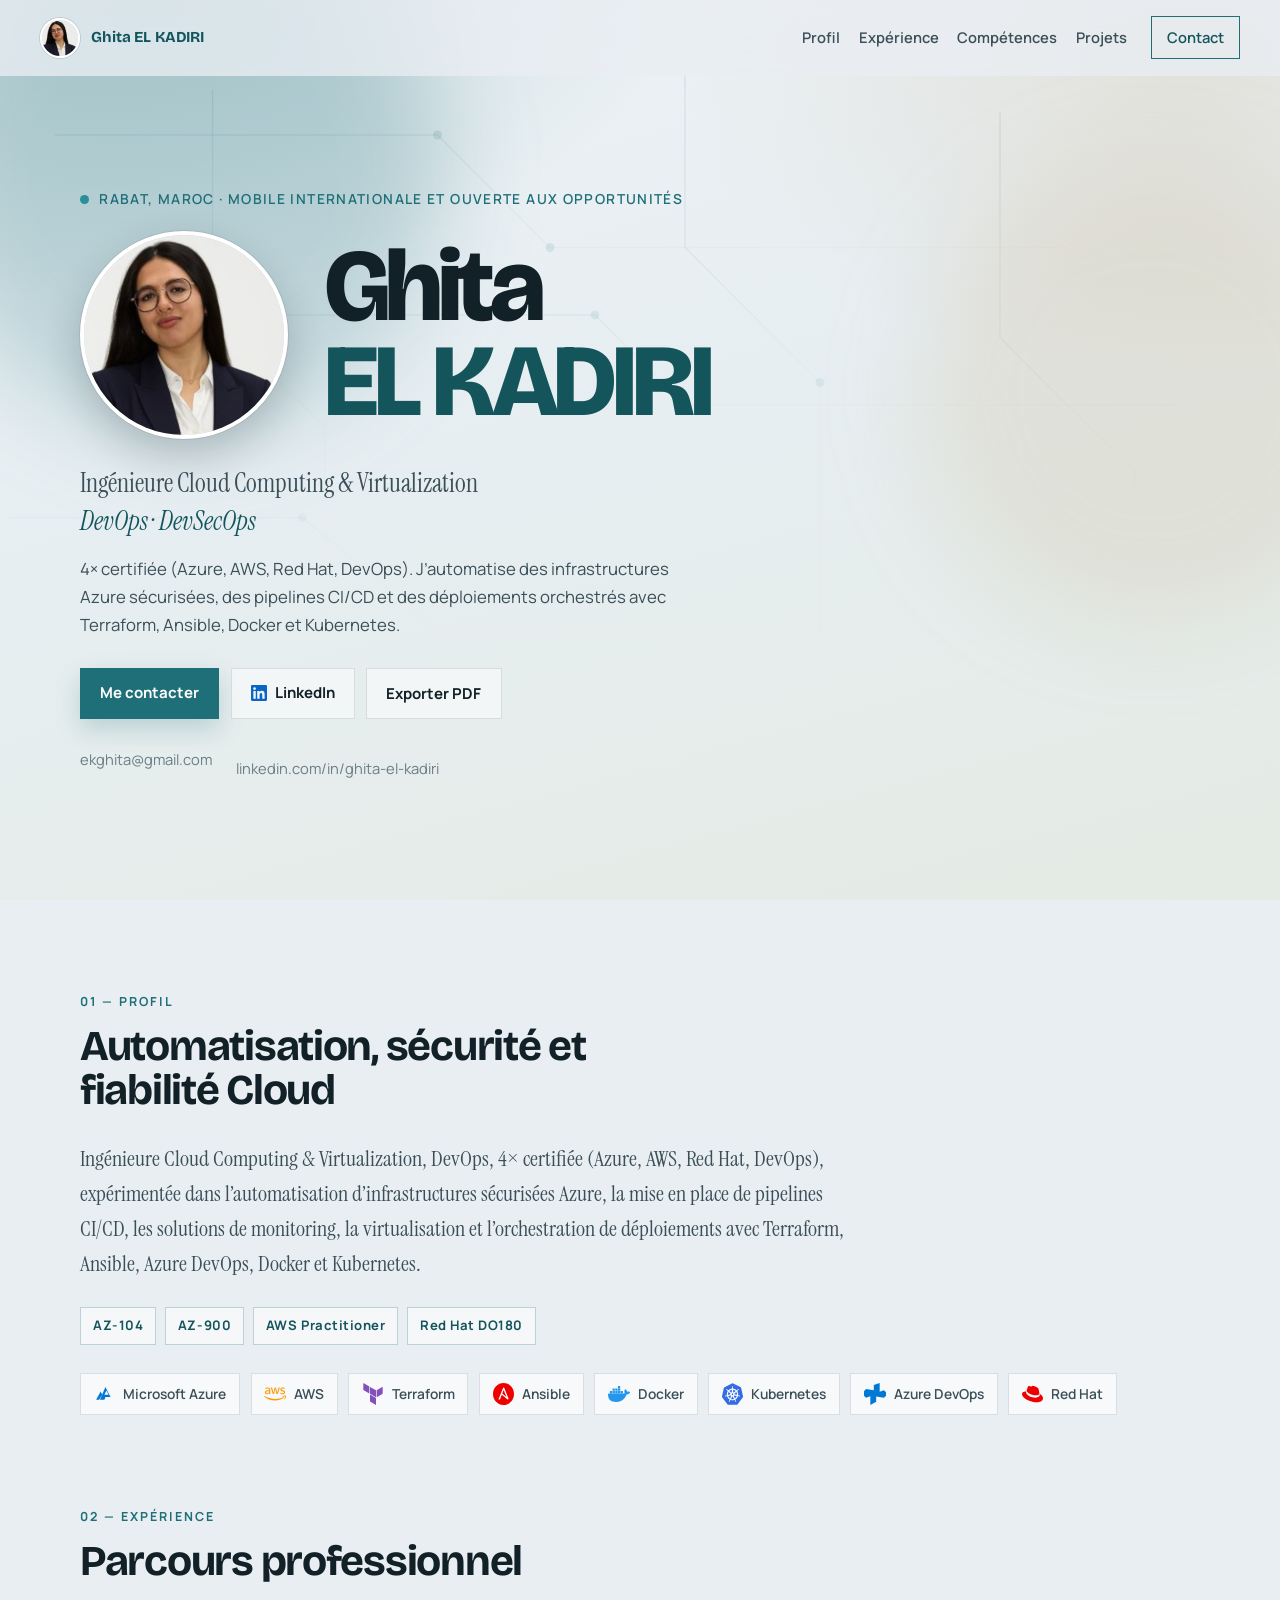
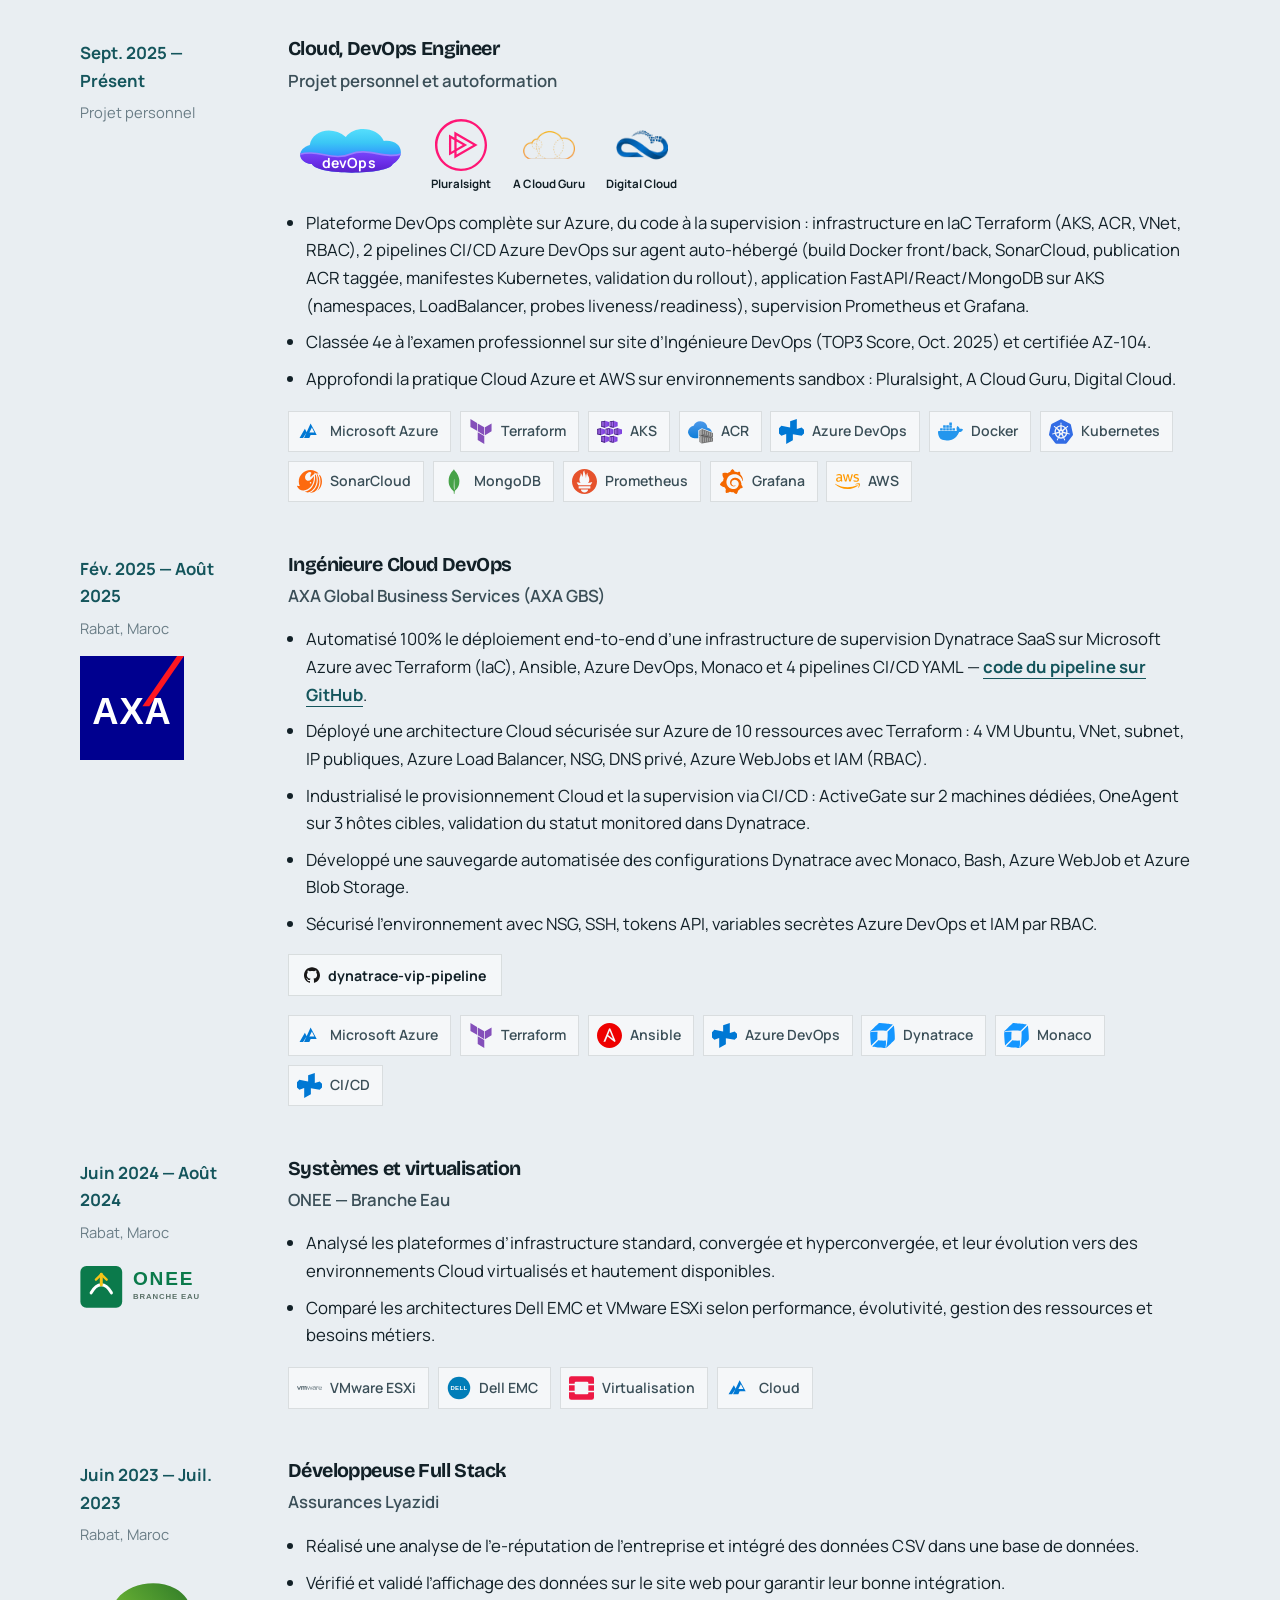
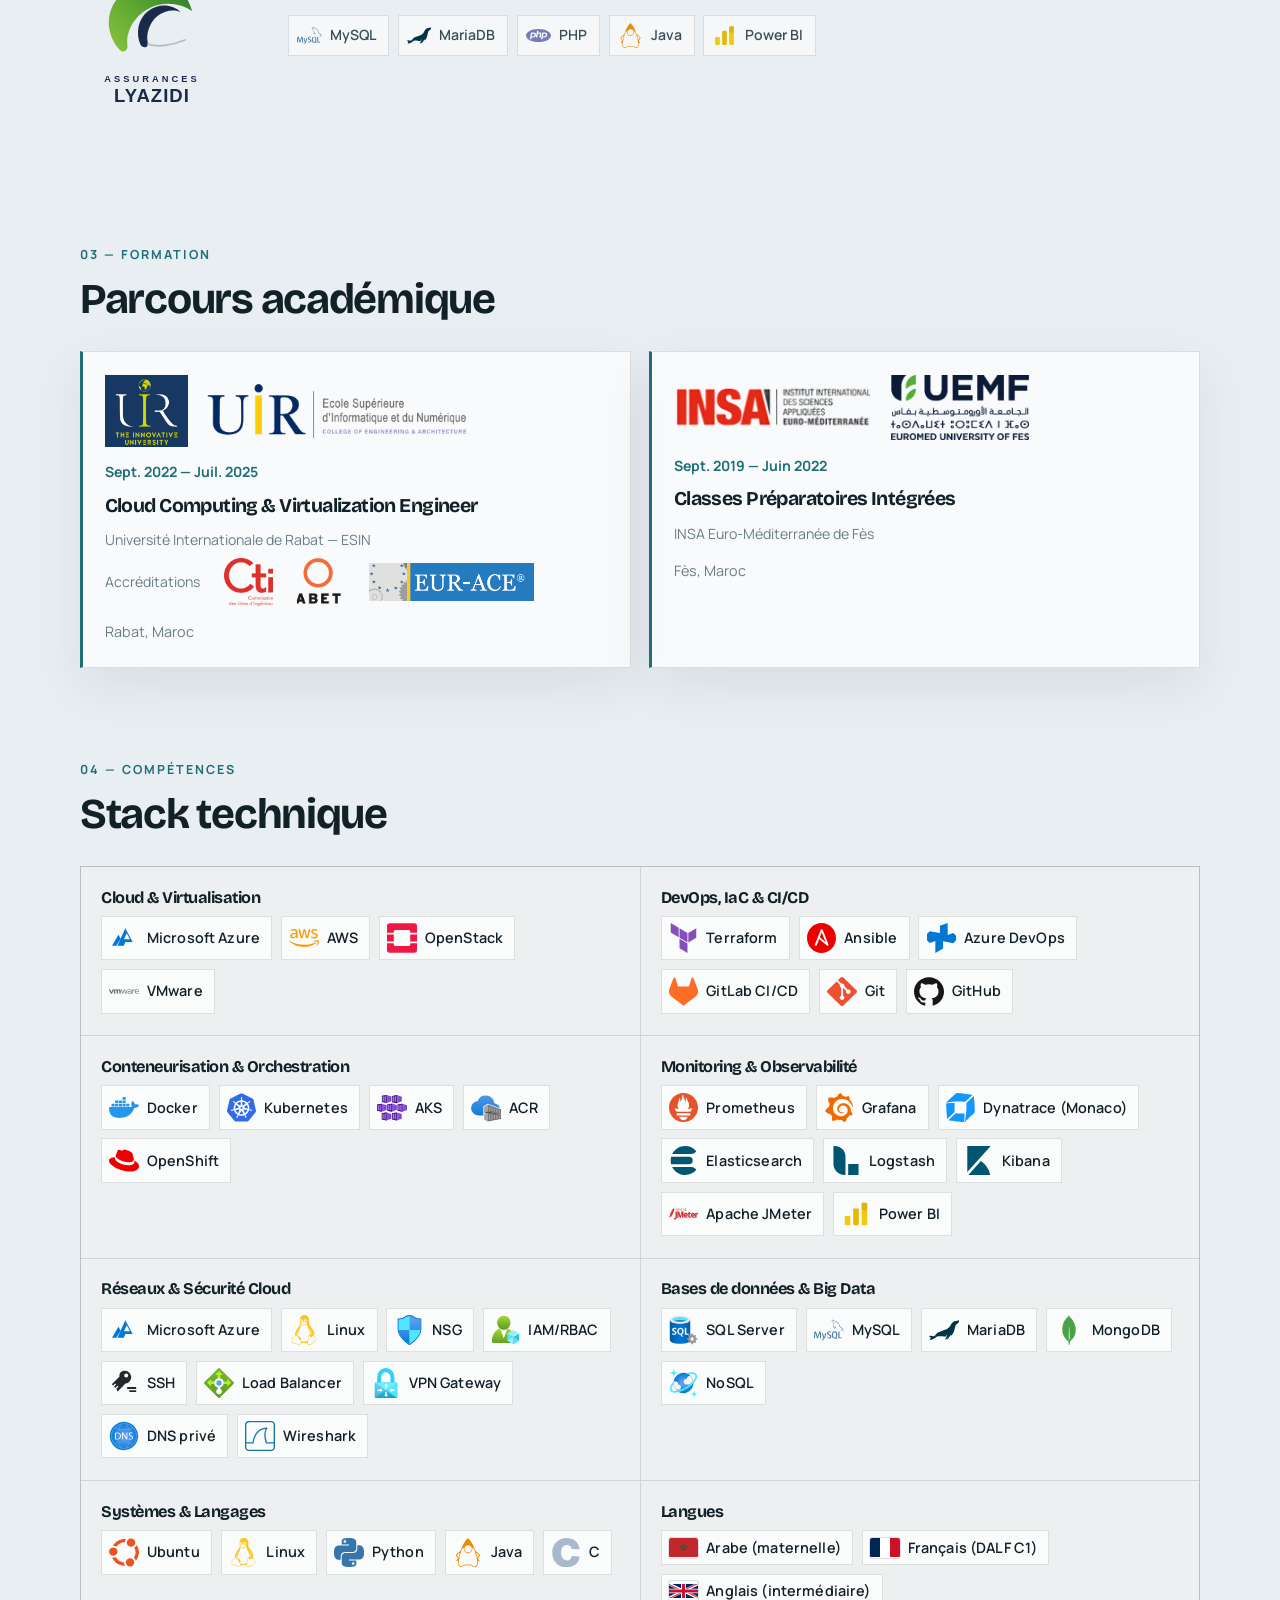
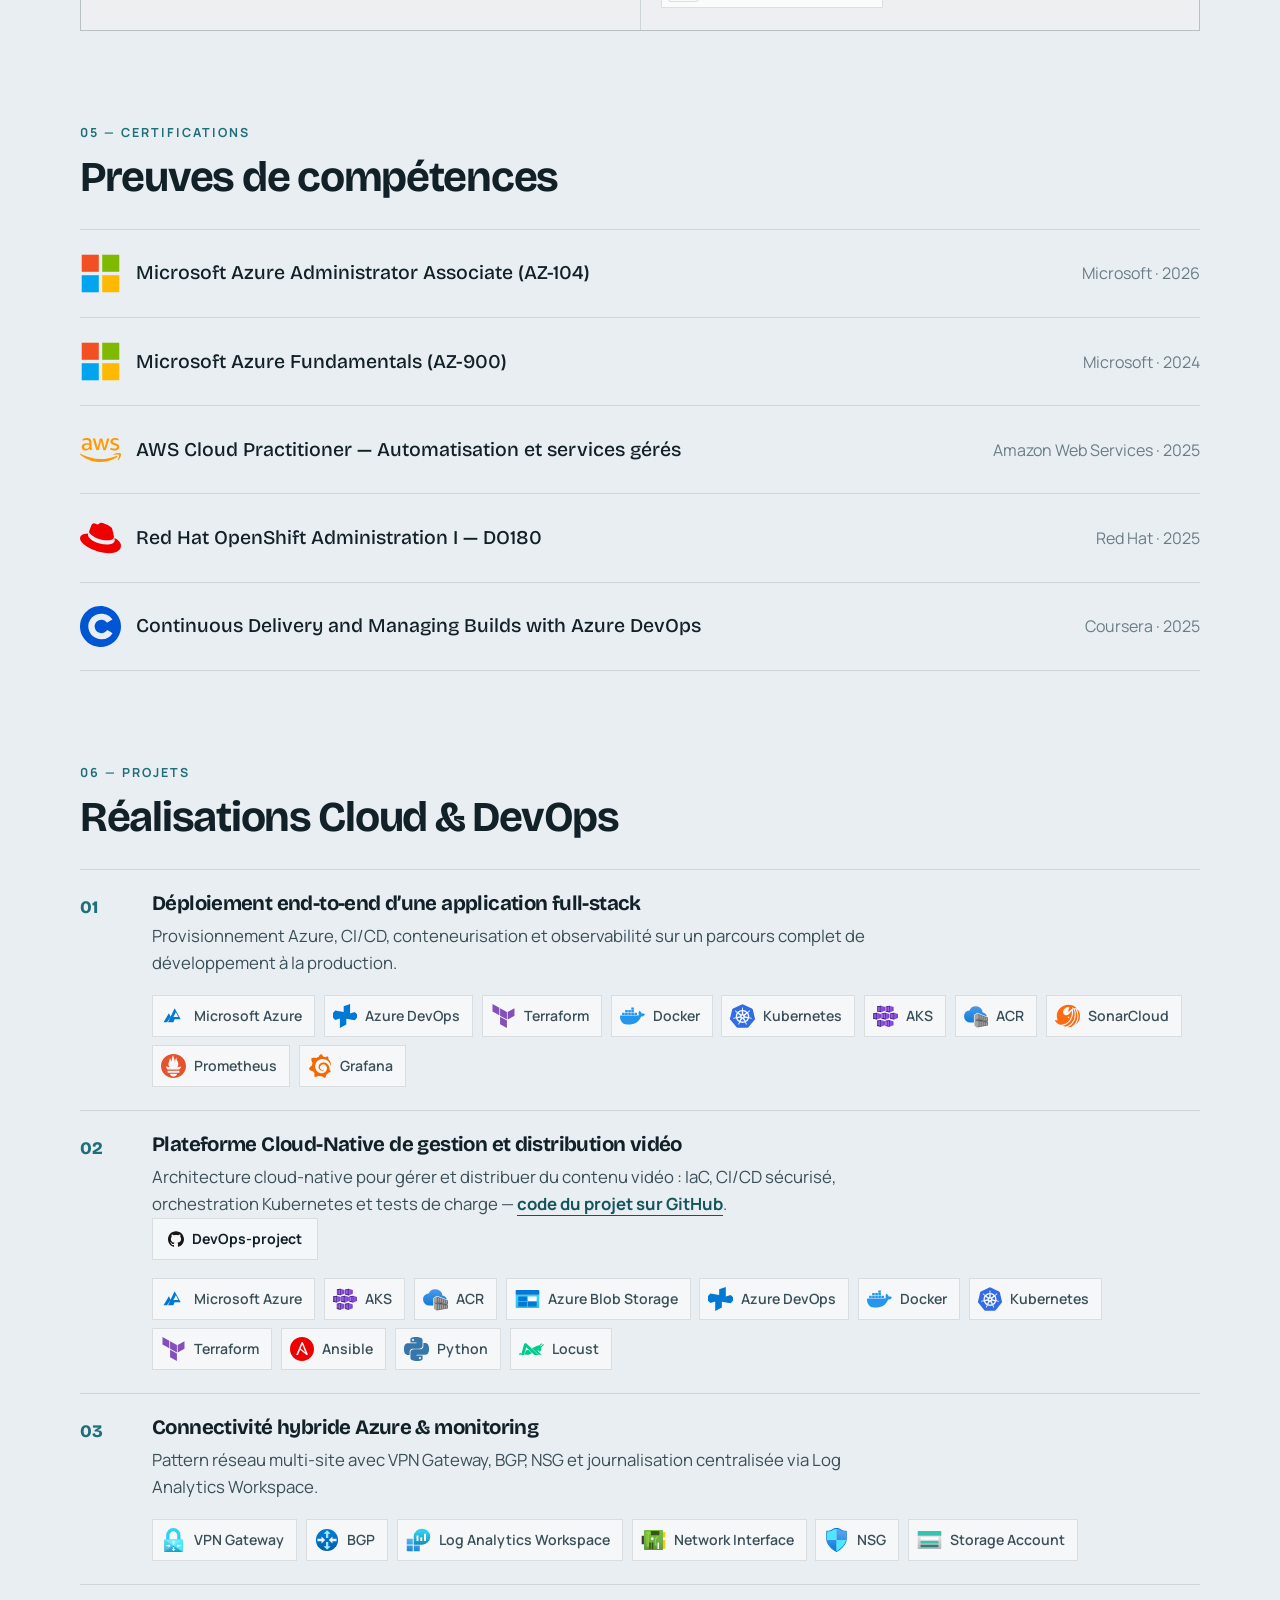
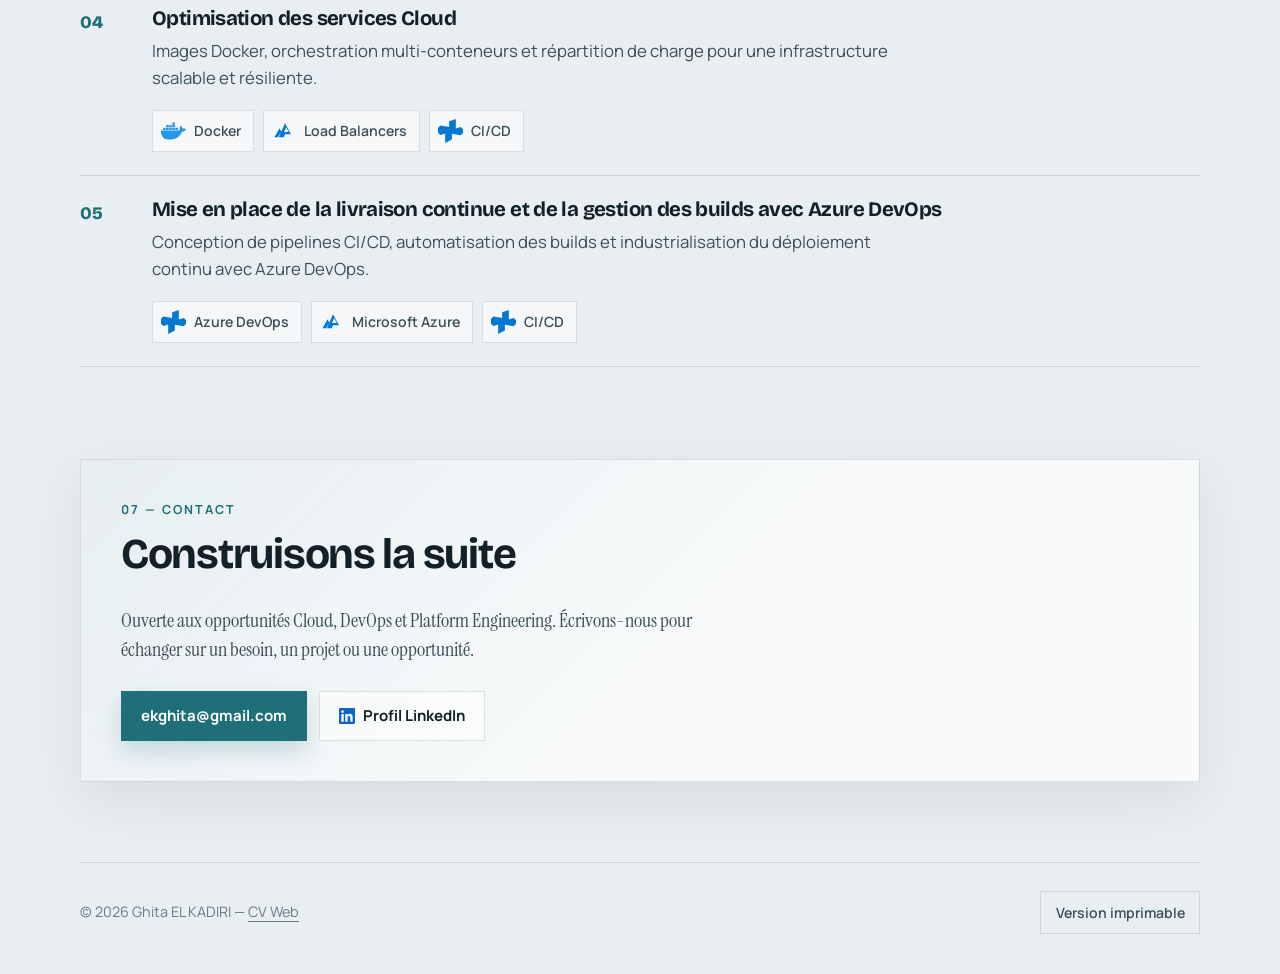
==== commit 07711a9c: "Quantify AXA experience bullets (100% automation, 10 Azure resources) Co-authored-by: Ghita EL KADIR" ====
--- a/index.html
+++ b/index.html
@@ -332,7 +332,7 @@
               <p class="role__org">AXA Global Business Services (AXA GBS)</p>
               <ul>
                 <li>
-                  Automatisé le déploiement end-to-end d’une infrastructure de
+                  Automatisé 100% le déploiement end-to-end d’une infrastructure de
                   supervision Dynatrace SaaS sur Microsoft Azure avec Terraform
                   (IaC), Ansible, Azure DevOps, Monaco et 4 pipelines CI/CD YAML —
                   <a
@@ -343,8 +343,9 @@
                   >.
                 </li>
                 <li>
-                  Déployé une architecture Cloud sécurisée sur Azure avec Terraform :
-                  4 VM Ubuntu, VNet, subnet, IP publiques, Azure Load Balancer, NSG,
+                  Déployé une architecture Cloud sécurisée sur Azure de 10 ressources
+                  avec Terraform : 4 VM Ubuntu, VNet, subnet, IP publiques, Azure Load
+                  Balancer, NSG,
                   DNS privé, Azure WebJobs et IAM (RBAC).
                 </li>
                 <li>
@@ -628,7 +629,7 @@
             <div class="skill__logos">
               <span class="skill__logo"><img class="skill__logo-flag" src="assets/logos/arabe.svg" alt="" width="36" height="24" /><span>Arabe (maternelle)</span></span>
               <span class="skill__logo"><img class="skill__logo-flag" src="assets/logos/francais.svg" alt="" width="36" height="24" /><span>Français (DALF C1)</span></span>
-              <span class="skill__logo"><img class="skill__logo-flag" src="assets/logos/anglais.svg" alt="" width="36" height="24" /><span>Anglais (avancé)</span></span>
+              <span class="skill__logo"><img class="skill__logo-flag" src="assets/logos/anglais.svg" alt="" width="36" height="24" /><span>Anglais (intermédiaire)</span></span>
             </div>
           </article>
         </div>
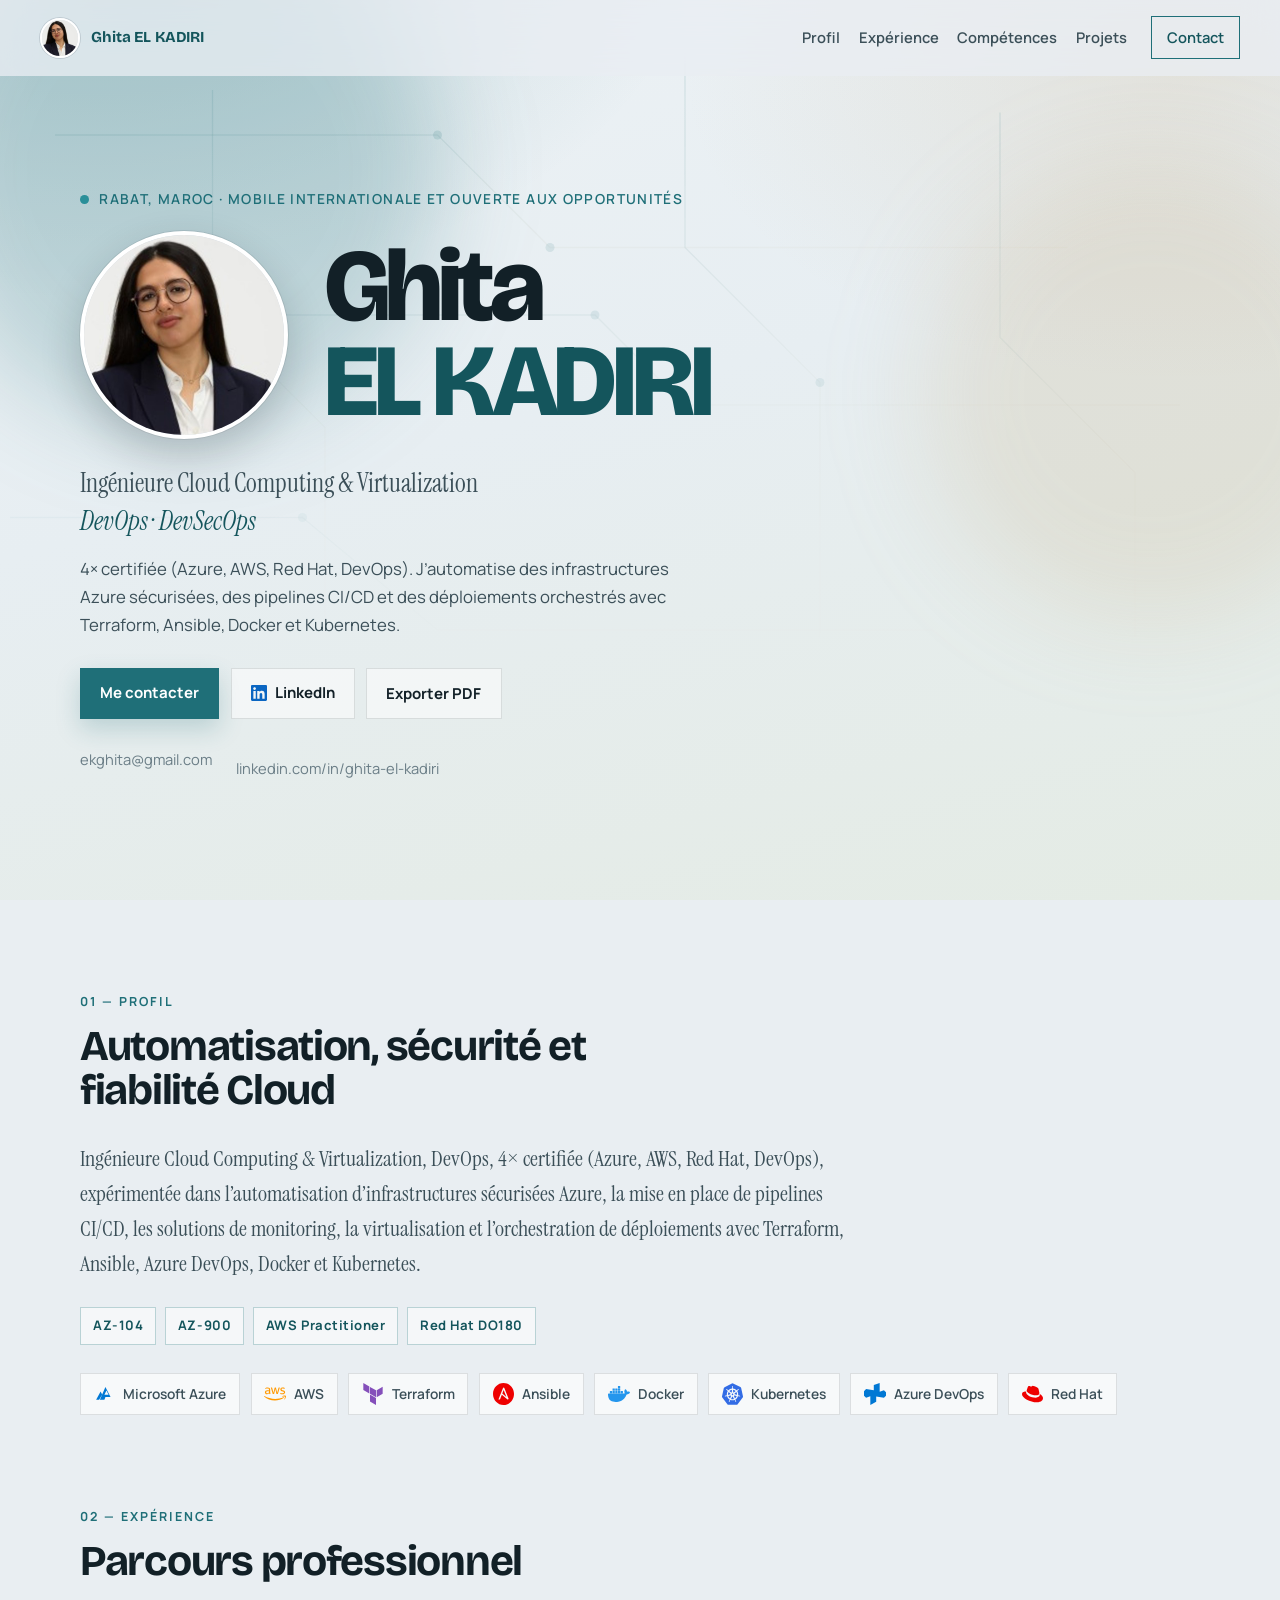
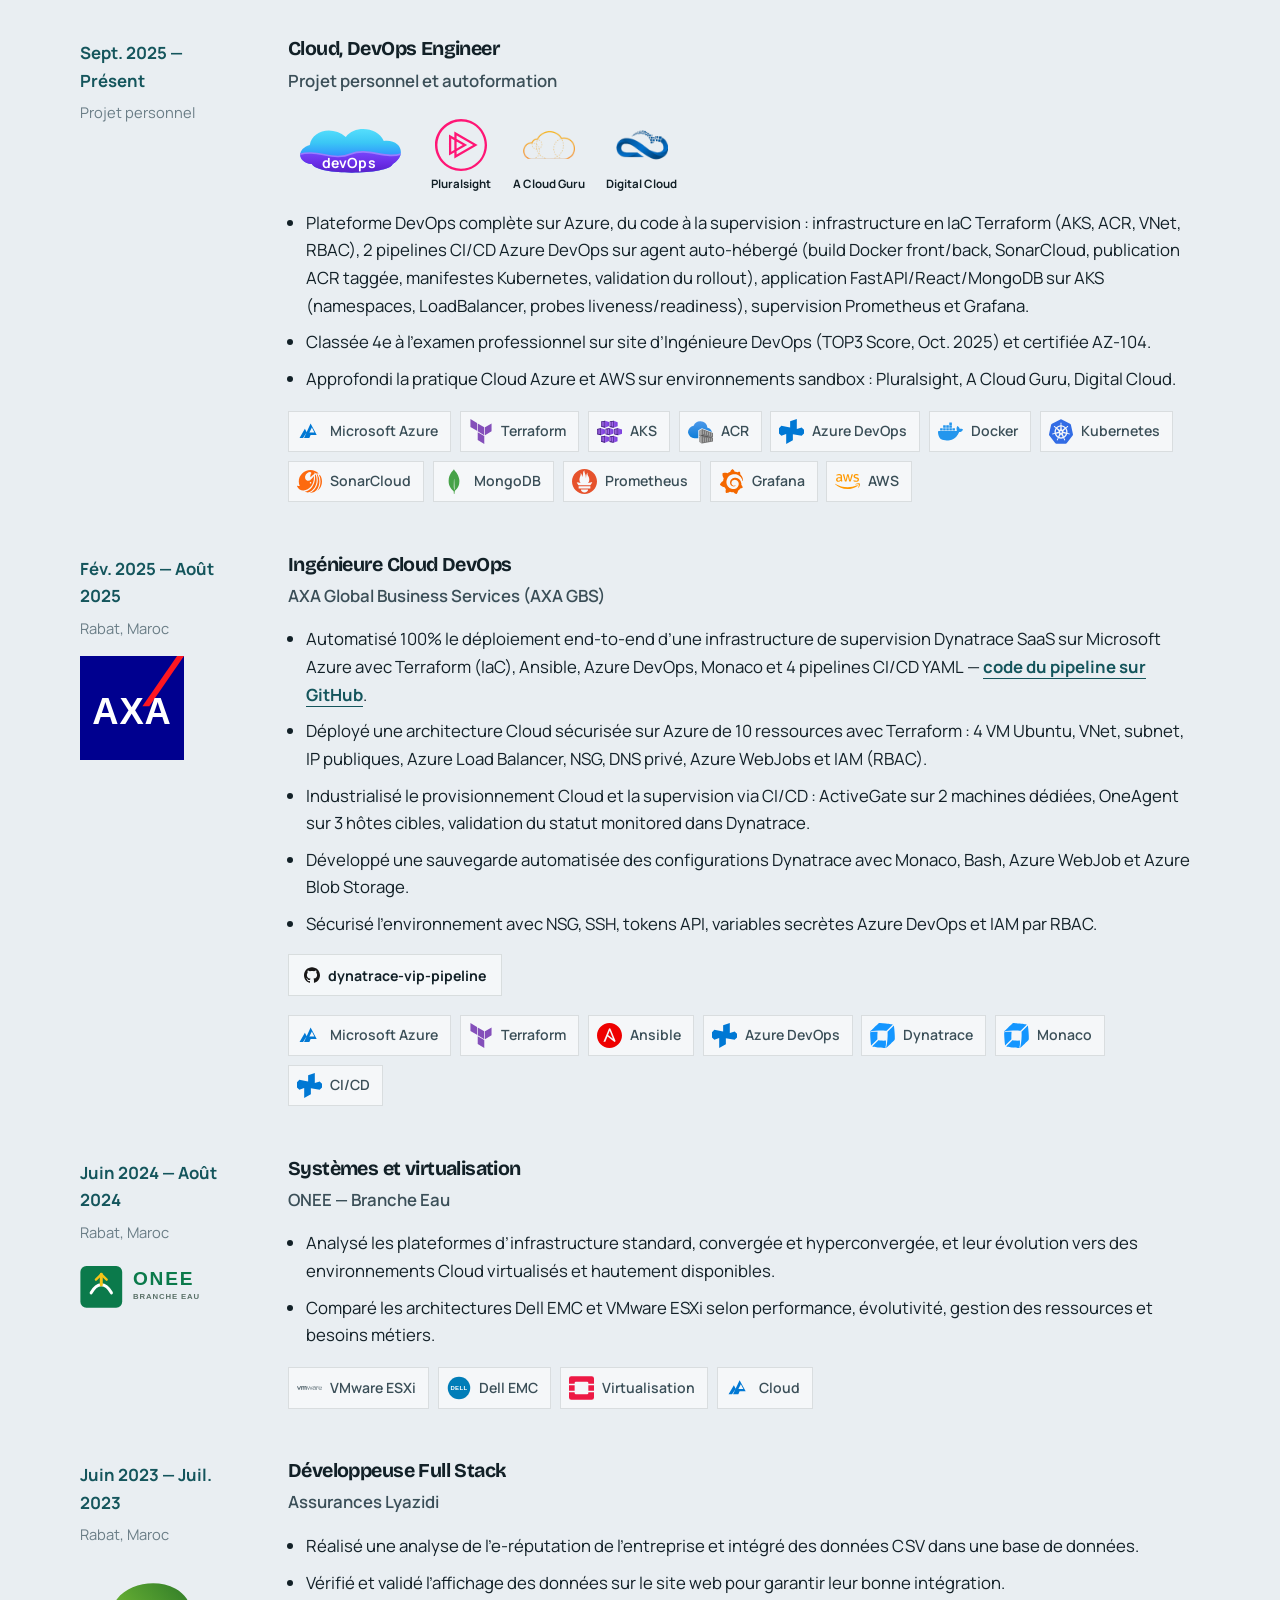
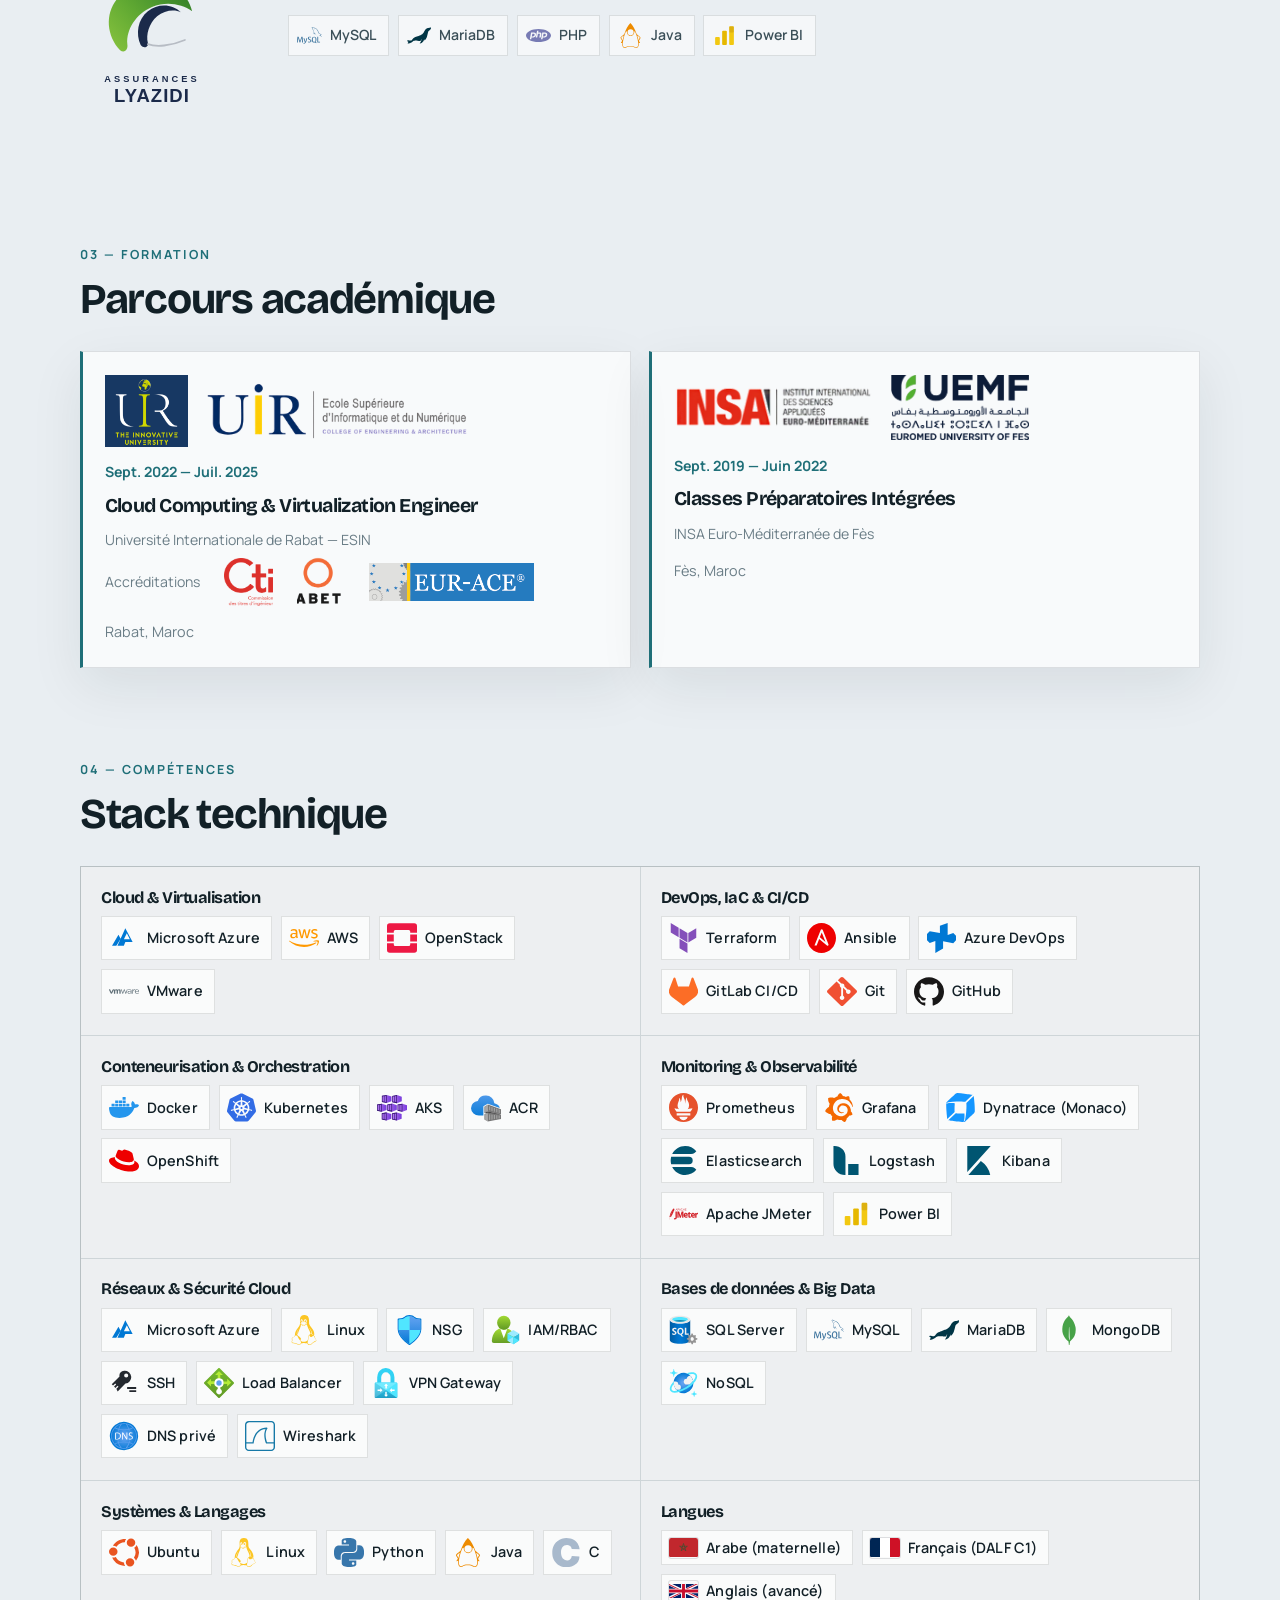
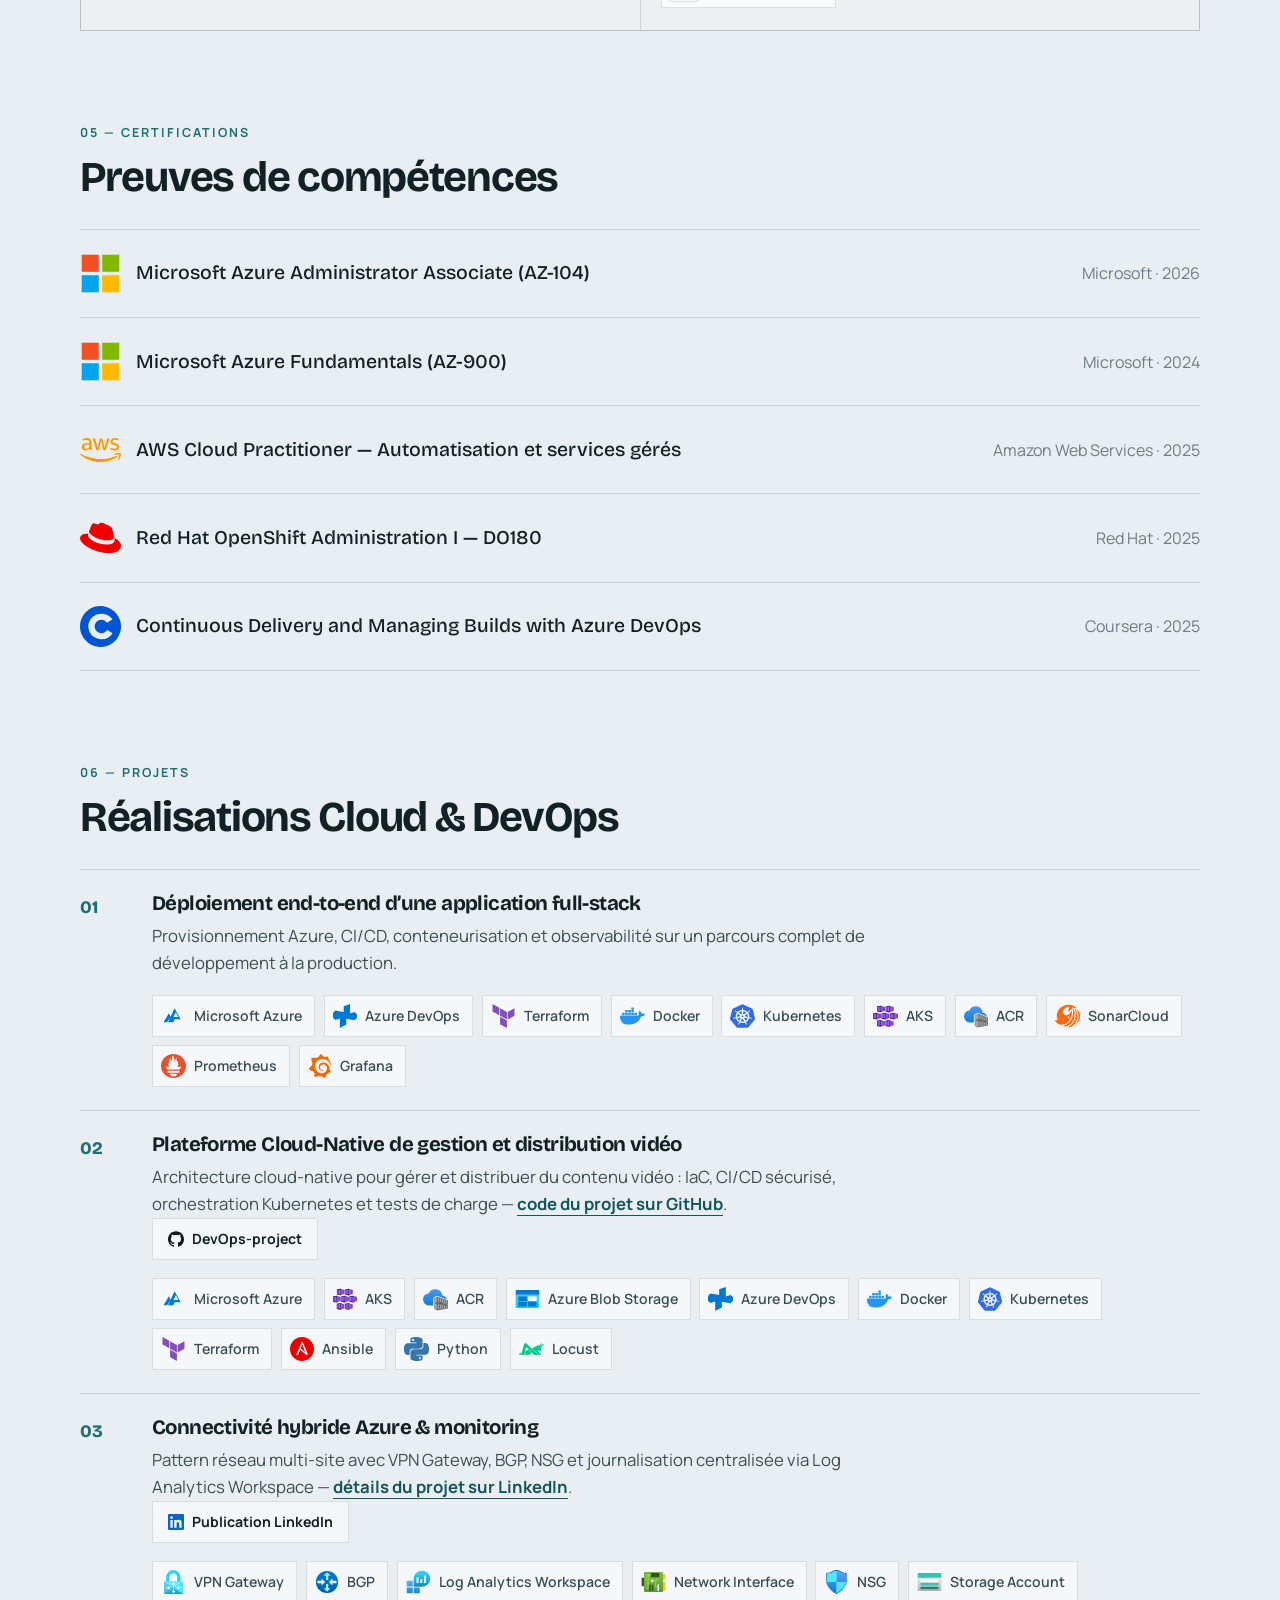
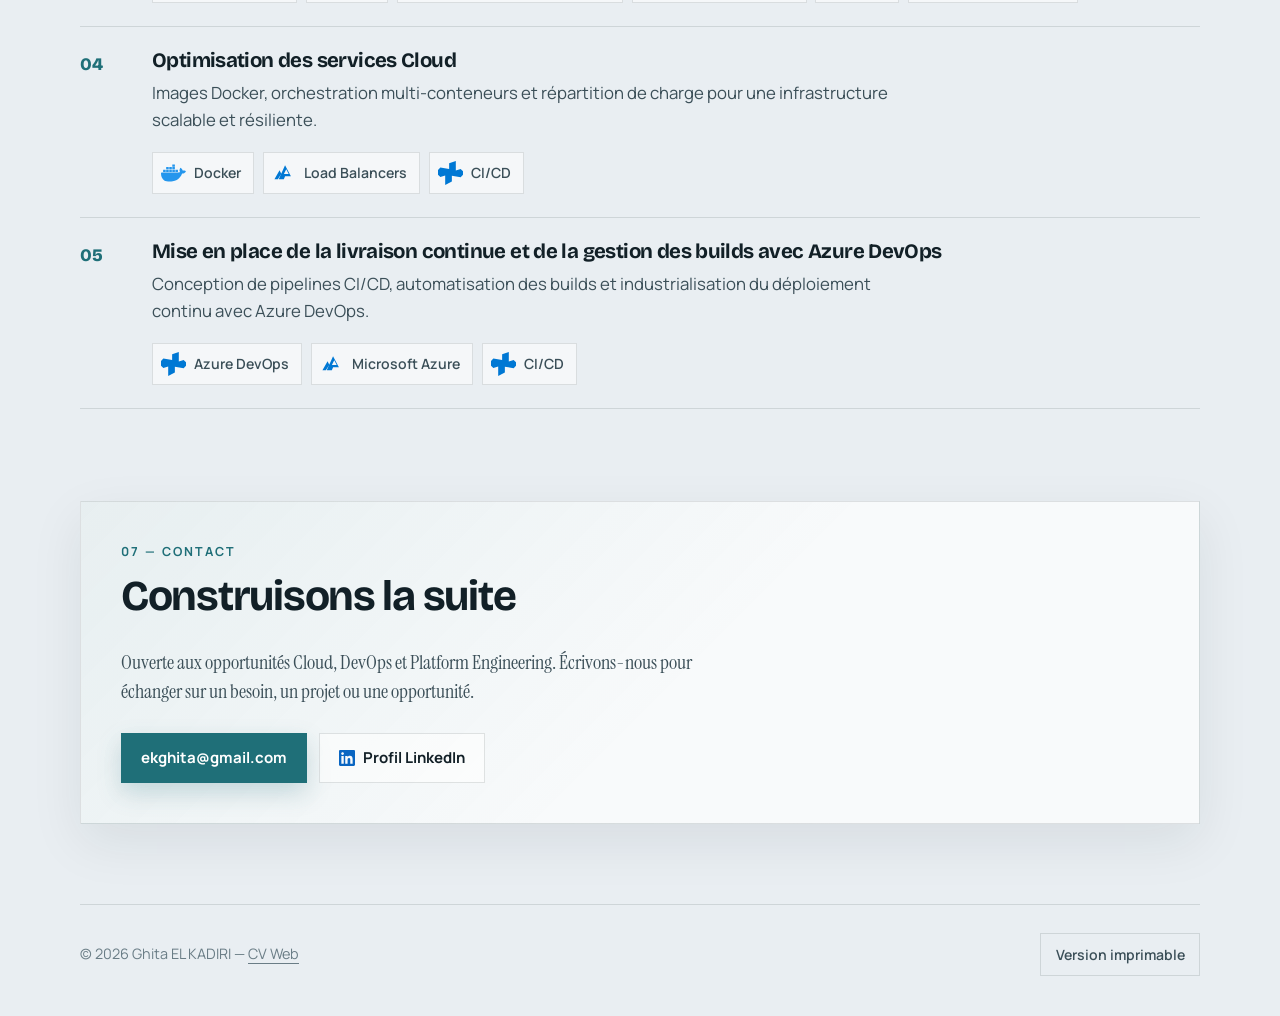
==== commit 2c998120: "Preview: English advanced, AXA 100%/10 resources, LinkedIn link on project 03 Co-authored-by: Ghita " ====
--- a/index.html
+++ b/index.html
@@ -629,7 +629,7 @@
             <div class="skill__logos">
               <span class="skill__logo"><img class="skill__logo-flag" src="assets/logos/arabe.svg" alt="" width="36" height="24" /><span>Arabe (maternelle)</span></span>
               <span class="skill__logo"><img class="skill__logo-flag" src="assets/logos/francais.svg" alt="" width="36" height="24" /><span>Français (DALF C1)</span></span>
-              <span class="skill__logo"><img class="skill__logo-flag" src="assets/logos/anglais.svg" alt="" width="36" height="24" /><span>Anglais (intermédiaire)</span></span>
+              <span class="skill__logo"><img class="skill__logo-flag" src="assets/logos/anglais.svg" alt="" width="36" height="24" /><span>Anglais (avancé)</span></span>
             </div>
           </article>
         </div>
@@ -779,7 +779,24 @@
               <h3>Connectivité hybride Azure &amp; monitoring</h3>
               <p>
                 Pattern réseau multi-site avec VPN Gateway, BGP, NSG et
-                journalisation centralisée via Log Analytics Workspace.
+                journalisation centralisée via Log Analytics Workspace —
+                <a
+                  href="https://www.linkedin.com/posts/ghita-el-kadiri_azure-azurenetworking-vpngateway-activity-7422964056547840001-tx9N"
+                  target="_blank"
+                  rel="noopener noreferrer"
+                  >détails du projet sur LinkedIn</a
+                >.
+              </p>
+              <p class="project__links">
+                <a
+                  class="btn btn--ghost btn--icon"
+                  href="https://www.linkedin.com/posts/ghita-el-kadiri_azure-azurenetworking-vpngateway-activity-7422964056547840001-tx9N"
+                  target="_blank"
+                  rel="noopener noreferrer"
+                >
+                  <img src="assets/logos/linkedin.svg" alt="" width="16" height="16" />
+                  Publication LinkedIn
+                </a>
               </p>
               <ul class="tag-logos" aria-label="Technologies">
                 <li><img src="assets/logos/vpn-gateway.svg" alt="" width="22" height="22" /><span>VPN Gateway</span></li>
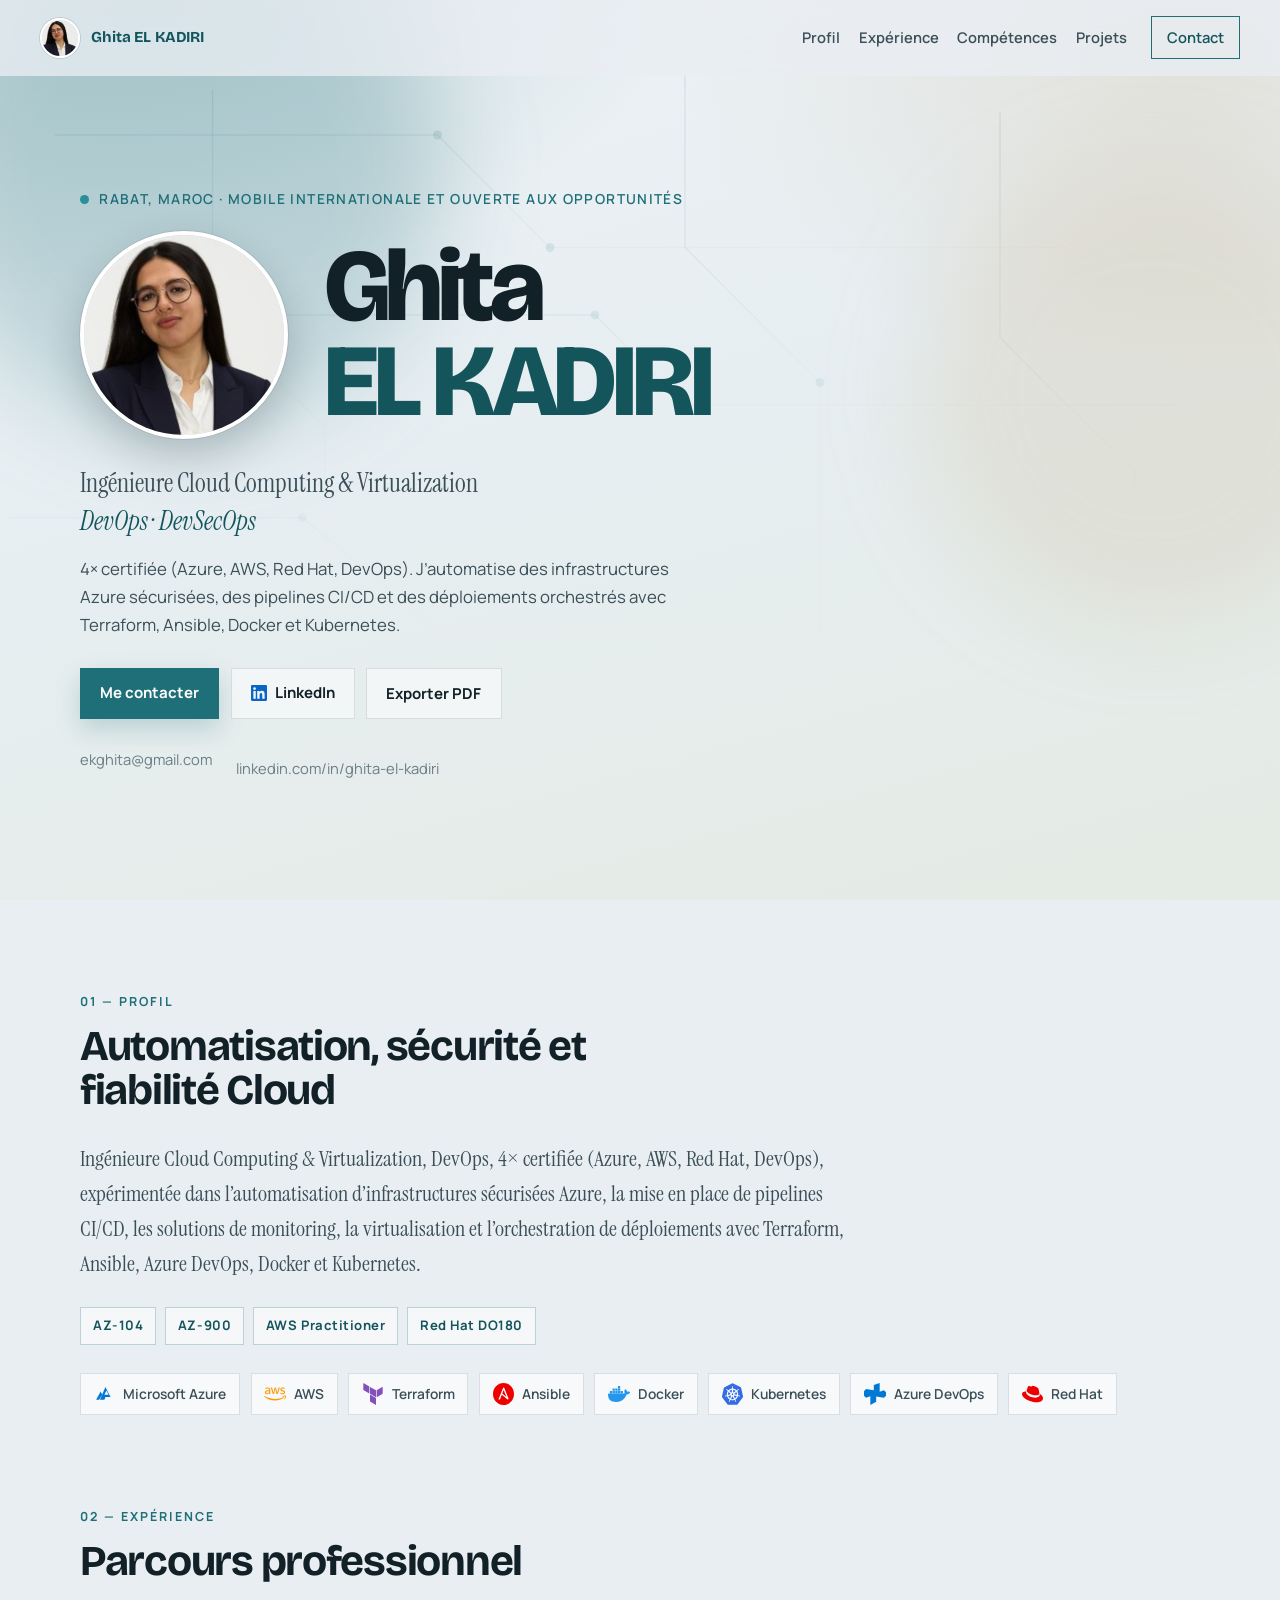
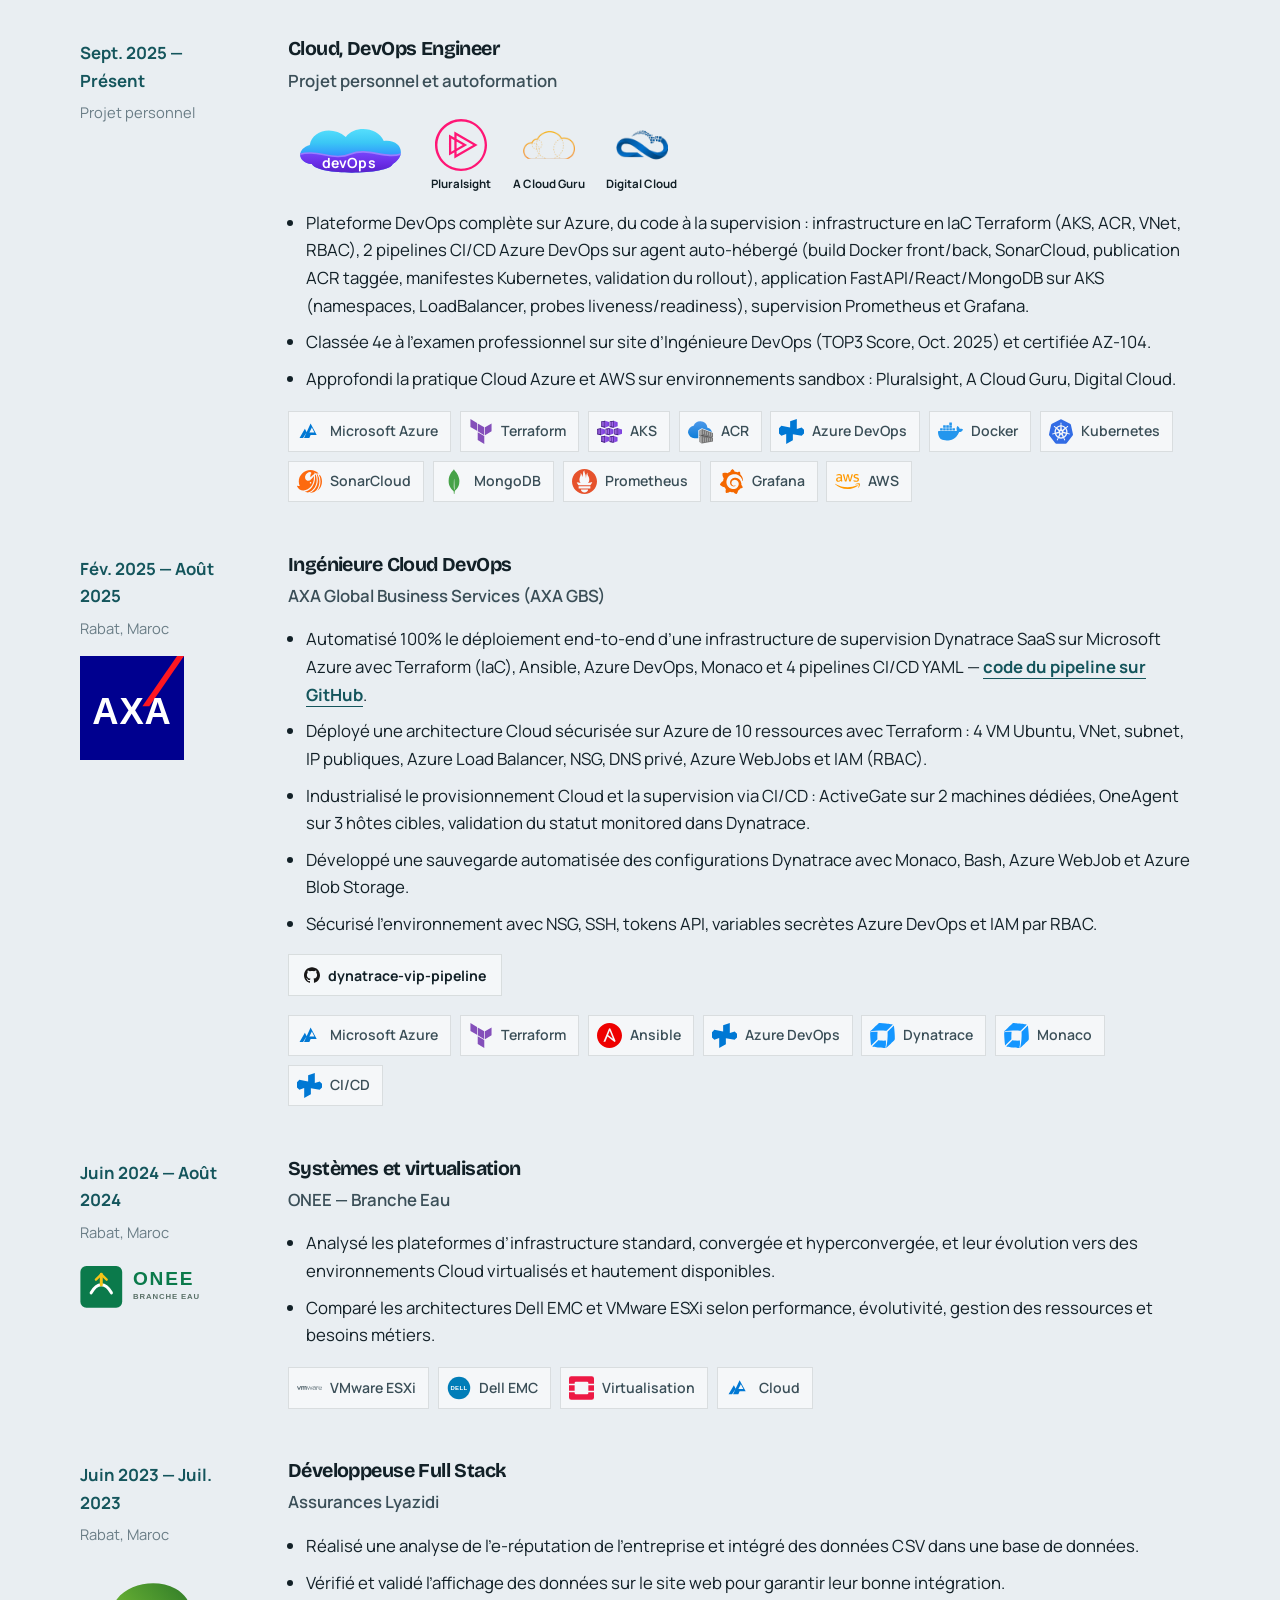
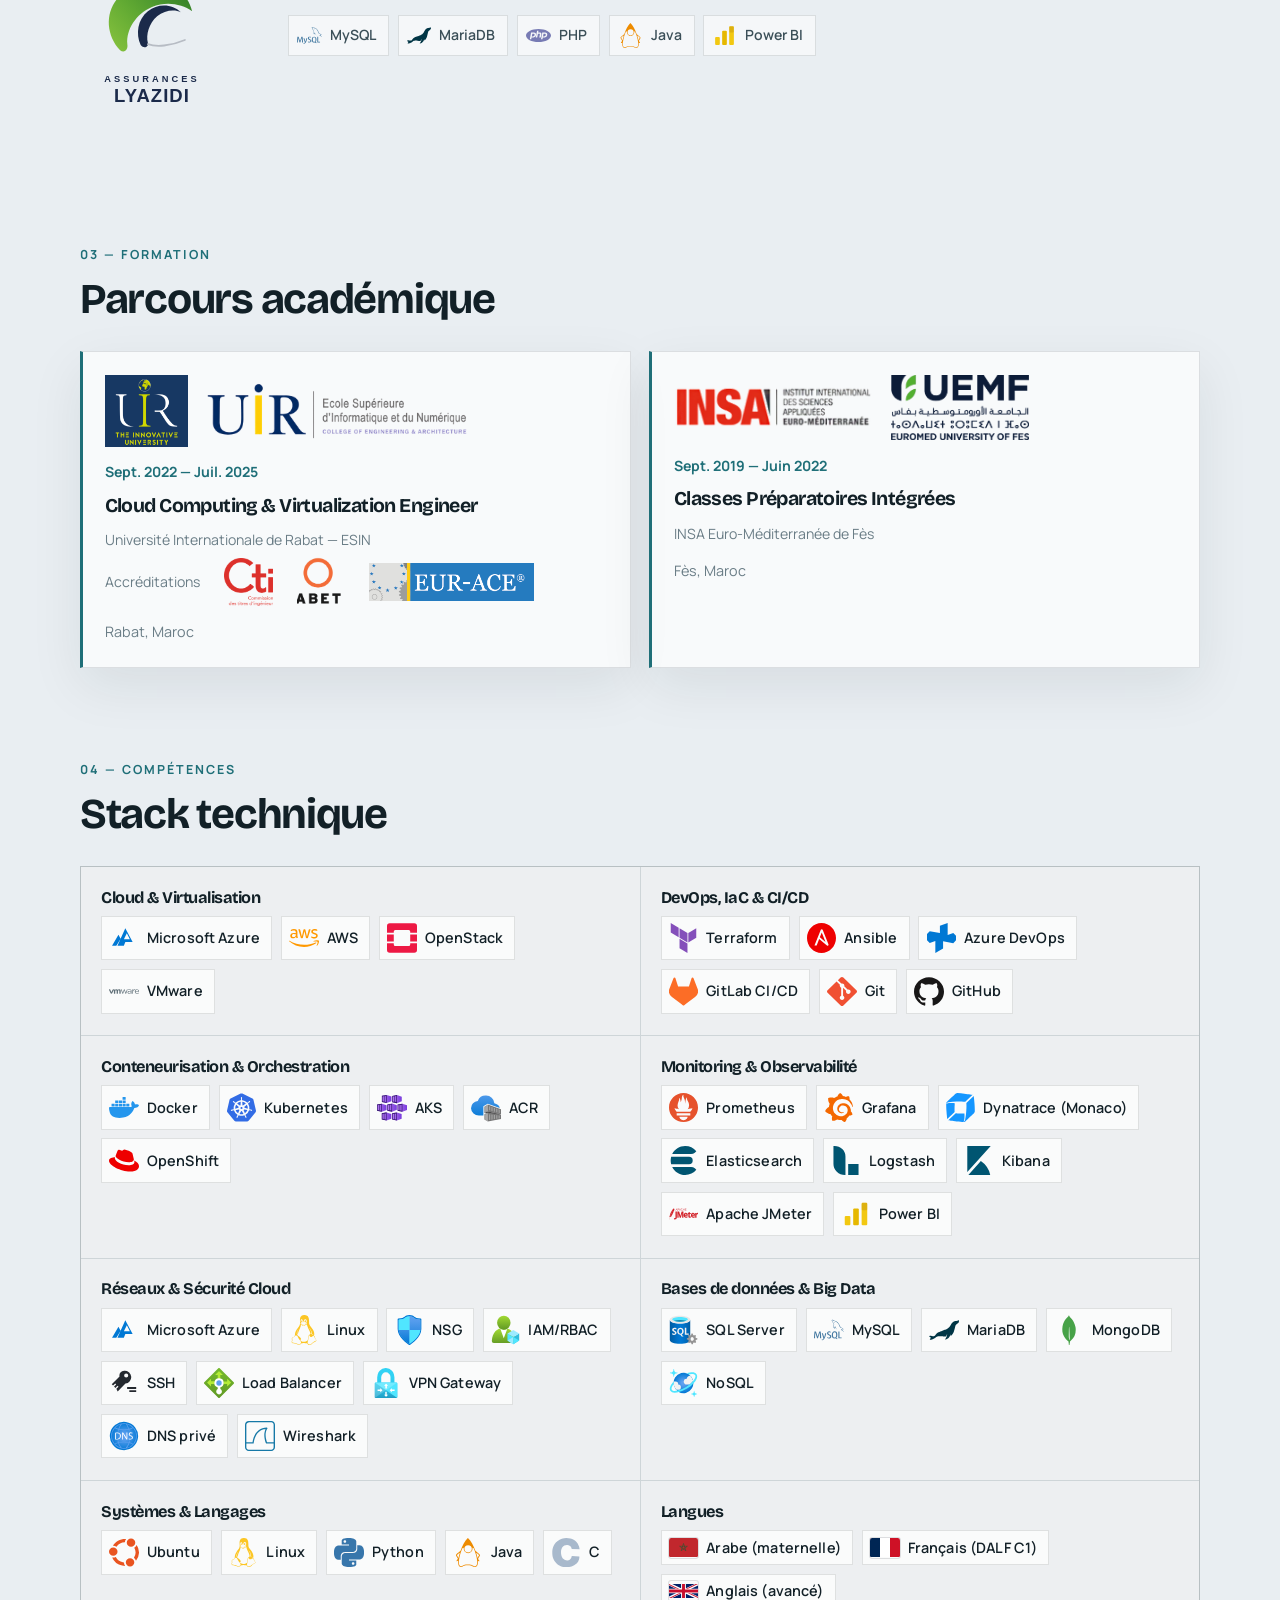
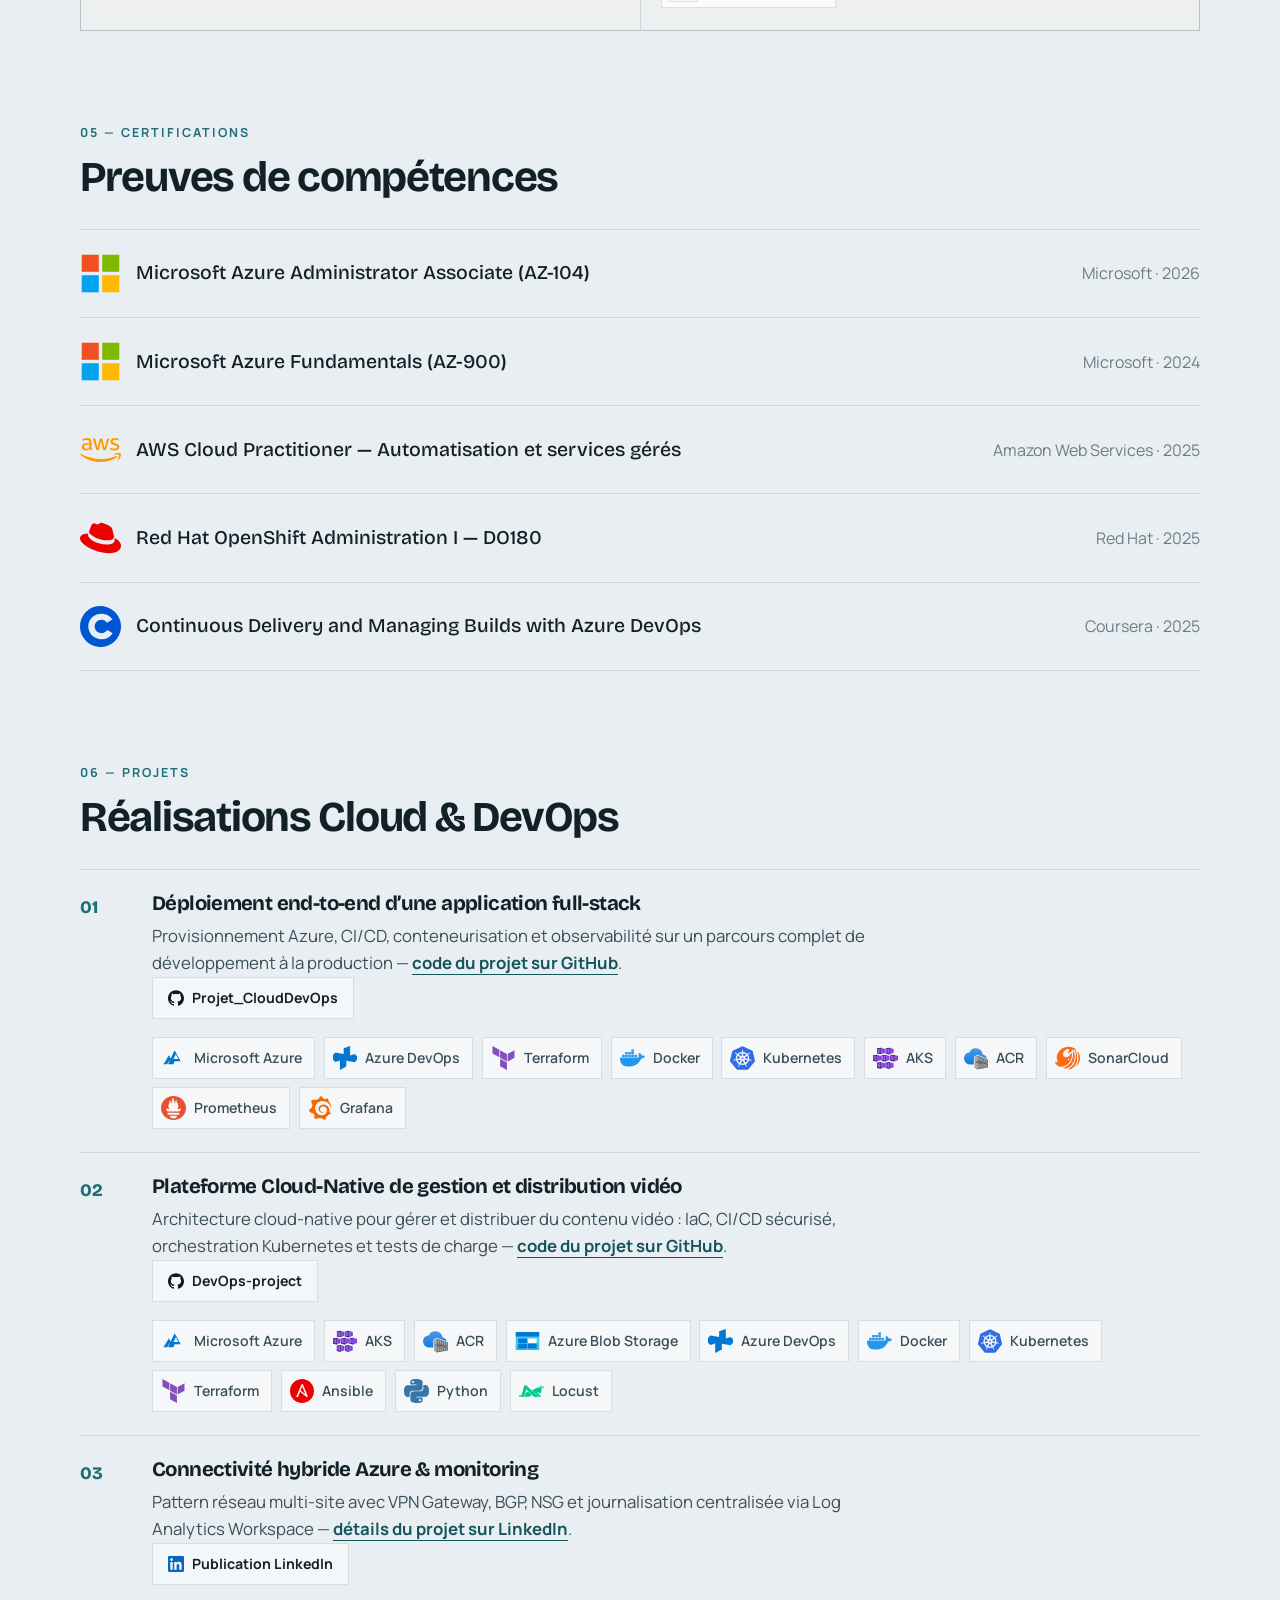
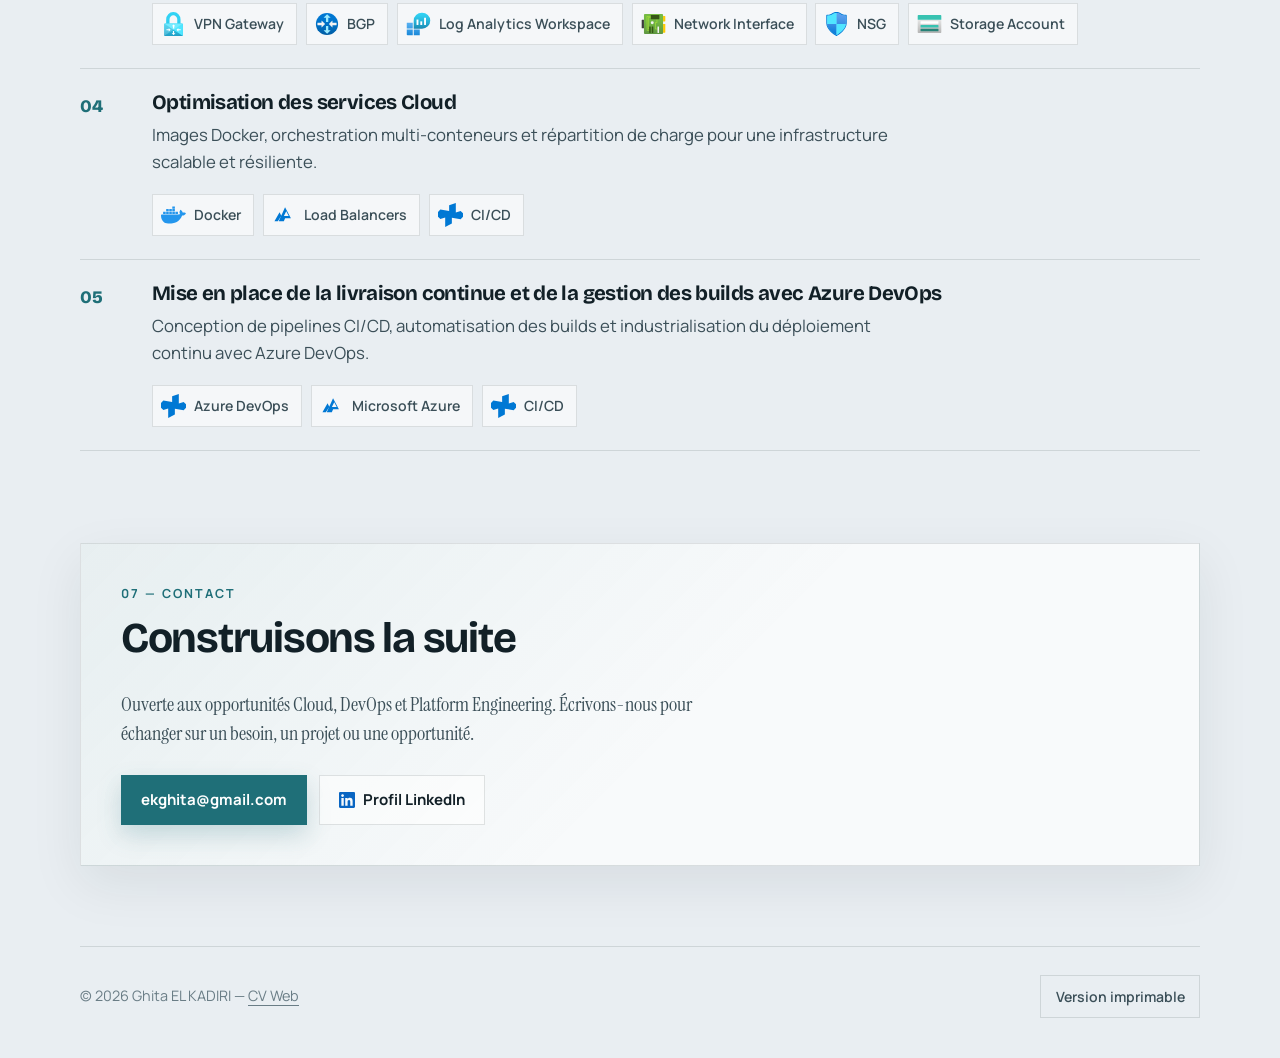
==== commit d48045f7: "Link the full-stack deployment project (01) to its GitHub repo Co-authored-by: Ghita EL KADIRI <ghit" ====
--- a/index.html
+++ b/index.html
@@ -717,7 +717,24 @@
               <h3>Déploiement end-to-end d’une application full-stack</h3>
               <p>
                 Provisionnement Azure, CI/CD, conteneurisation et observabilité sur
-                un parcours complet de développement à la production.
+                un parcours complet de développement à la production —
+                <a
+                  href="https://github.com/ghita-k/Projet_CloudDevOps"
+                  target="_blank"
+                  rel="noopener noreferrer"
+                  >code du projet sur GitHub</a
+                >.
+              </p>
+              <p class="project__links">
+                <a
+                  class="btn btn--ghost btn--icon"
+                  href="https://github.com/ghita-k/Projet_CloudDevOps"
+                  target="_blank"
+                  rel="noopener noreferrer"
+                >
+                  <img src="assets/logos/github.svg" alt="" width="16" height="16" />
+                  Projet_CloudDevOps
+                </a>
               </p>
               <ul class="tag-logos" aria-label="Technologies">
                 <li><img src="assets/logos/azure.svg" alt="" width="22" height="22" /><span>Microsoft Azure</span></li>
--- a/css/styles.css
+++ b/css/styles.css
@@ -1190,16 +1190,16 @@
 /* Reveal */
 html.js .reveal {
   opacity: 0;
-  transform: translateY(28px);
-  transition: opacity 0.7s var(--ease), transform 0.7s var(--ease);
+  transform: translateY(20px);
+  transition: opacity 0.55s var(--ease), transform 0.6s var(--ease);
 }
 
 html.js .reveal.reveal--left {
-  transform: translateX(-32px);
+  transform: translateX(-24px);
 }
 
 html.js .reveal.reveal--right {
-  transform: translateX(32px);
+  transform: translateX(24px);
 }
 
 html.js .reveal.is-visible {
@@ -1209,24 +1209,24 @@
 
 html.js .rise {
   opacity: 0;
-  transform: translateY(18px);
-  transition: opacity 0.5s var(--ease), transform 0.55s cubic-bezier(0.22, 1.15, 0.36, 1);
+  transform: translateY(12px);
+  transition: opacity 0.45s var(--ease), transform 0.5s cubic-bezier(0.22, 1.15, 0.36, 1);
 }
 
 html.js .rise--logo {
-  transform: translateY(14px) scale(0.62);
+  transform: translateY(8px) scale(0.74);
 }
 
 html.js .rise--point {
-  transform: translateX(-22px);
+  transform: translateX(-18px);
 }
 
 html.js .rise--chip {
-  transform: translateY(12px) scale(0.86);
+  transform: translateY(8px) scale(0.9);
 }
 
 html.js .rise--badge {
-  transform: translateY(16px);
+  transform: translateY(10px);
 }
 
 html.js .rise.is-visible {
@@ -1241,8 +1241,8 @@
 html.js .word {
   display: inline-block;
   opacity: 0;
-  transform: translateY(0.55em);
-  transition: opacity 0.32s var(--ease), transform 0.38s cubic-bezier(0.22, 1.15, 0.36, 1);
+  transform: translateY(0.4em);
+  transition: opacity 0.3s var(--ease), transform 0.34s cubic-bezier(0.22, 1.15, 0.36, 1);
 }
 
 html.js .word.is-visible {
@@ -1275,7 +1275,7 @@
 html.js .hero.is-visible .hero__meta li {
   opacity: 1;
   animation-name: heroIn;
-  animation-duration: 0.7s;
+  animation-duration: 0.55s;
   animation-fill-mode: backwards;
   animation-timing-function: cubic-bezier(0.22, 1.15, 0.36, 1);
 }
@@ -1306,45 +1306,45 @@
 }
 
 html.js .hero.is-visible .hero__eyebrow {
-  animation-delay: 0.2s;
+  animation-delay: 0.06s;
 }
 
 html.js .hero.is-visible .hero__photo {
   animation-name: photoIn;
-  animation-duration: 0.85s;
-  animation-delay: 0.42s;
+  animation-duration: 0.6s;
+  animation-delay: 0.16s;
 }
 
 html.js .hero.is-visible .hero__name {
+  animation-delay: 0.24s;
+}
+
+html.js .hero.is-visible .hero__title {
+  animation-delay: 0.36s;
+}
+
+html.js .hero.is-visible .hero__lead {
+  animation-delay: 0.48s;
+}
+
+html.js .hero.is-visible .hero__actions .btn:nth-child(1) {
+  animation-delay: 0.6s;
+}
+
+html.js .hero.is-visible .hero__actions .btn:nth-child(2) {
   animation-delay: 0.68s;
 }
 
-html.js .hero.is-visible .hero__title {
-  animation-delay: 0.98s;
-}
-
-html.js .hero.is-visible .hero__lead {
-  animation-delay: 1.28s;
-}
-
-html.js .hero.is-visible .hero__actions .btn:nth-child(1) {
-  animation-delay: 1.62s;
-}
-
-html.js .hero.is-visible .hero__actions .btn:nth-child(2) {
-  animation-delay: 1.78s;
-}
-
 html.js .hero.is-visible .hero__actions .btn:nth-child(3) {
-  animation-delay: 1.94s;
+  animation-delay: 0.76s;
 }
 
 html.js .hero.is-visible .hero__meta li:nth-child(1) {
-  animation-delay: 2.14s;
+  animation-delay: 0.84s;
 }
 
 html.js .hero.is-visible .hero__meta li:nth-child(2) {
-  animation-delay: 2.28s;
+  animation-delay: 0.92s;
 }
 
 html.js .contact-panel.reveal {
@@ -1365,29 +1365,29 @@
 html.js .contact-panel.is-visible .contact-actions .btn {
   opacity: 1;
   animation-name: heroIn;
-  animation-duration: 0.7s;
+  animation-duration: 0.55s;
   animation-fill-mode: backwards;
   animation-timing-function: cubic-bezier(0.22, 1.15, 0.36, 1);
 }
 
 html.js .contact-panel.is-visible .section__label {
-  animation-delay: 0.08s;
+  animation-delay: 0.06s;
 }
 
 html.js .contact-panel.is-visible h2 {
-  animation-delay: 0.28s;
+  animation-delay: 0.18s;
 }
 
 html.js .contact-panel.is-visible .contact-lead {
-  animation-delay: 0.52s;
+  animation-delay: 0.32s;
 }
 
 html.js .contact-panel.is-visible .contact-actions .btn:nth-child(1) {
-  animation-delay: 0.88s;
+  animation-delay: 0.5s;
 }
 
 html.js .contact-panel.is-visible .contact-actions .btn:nth-child(2) {
-  animation-delay: 1.04s;
+  animation-delay: 0.6s;
 }
 
 @keyframes heroIn {
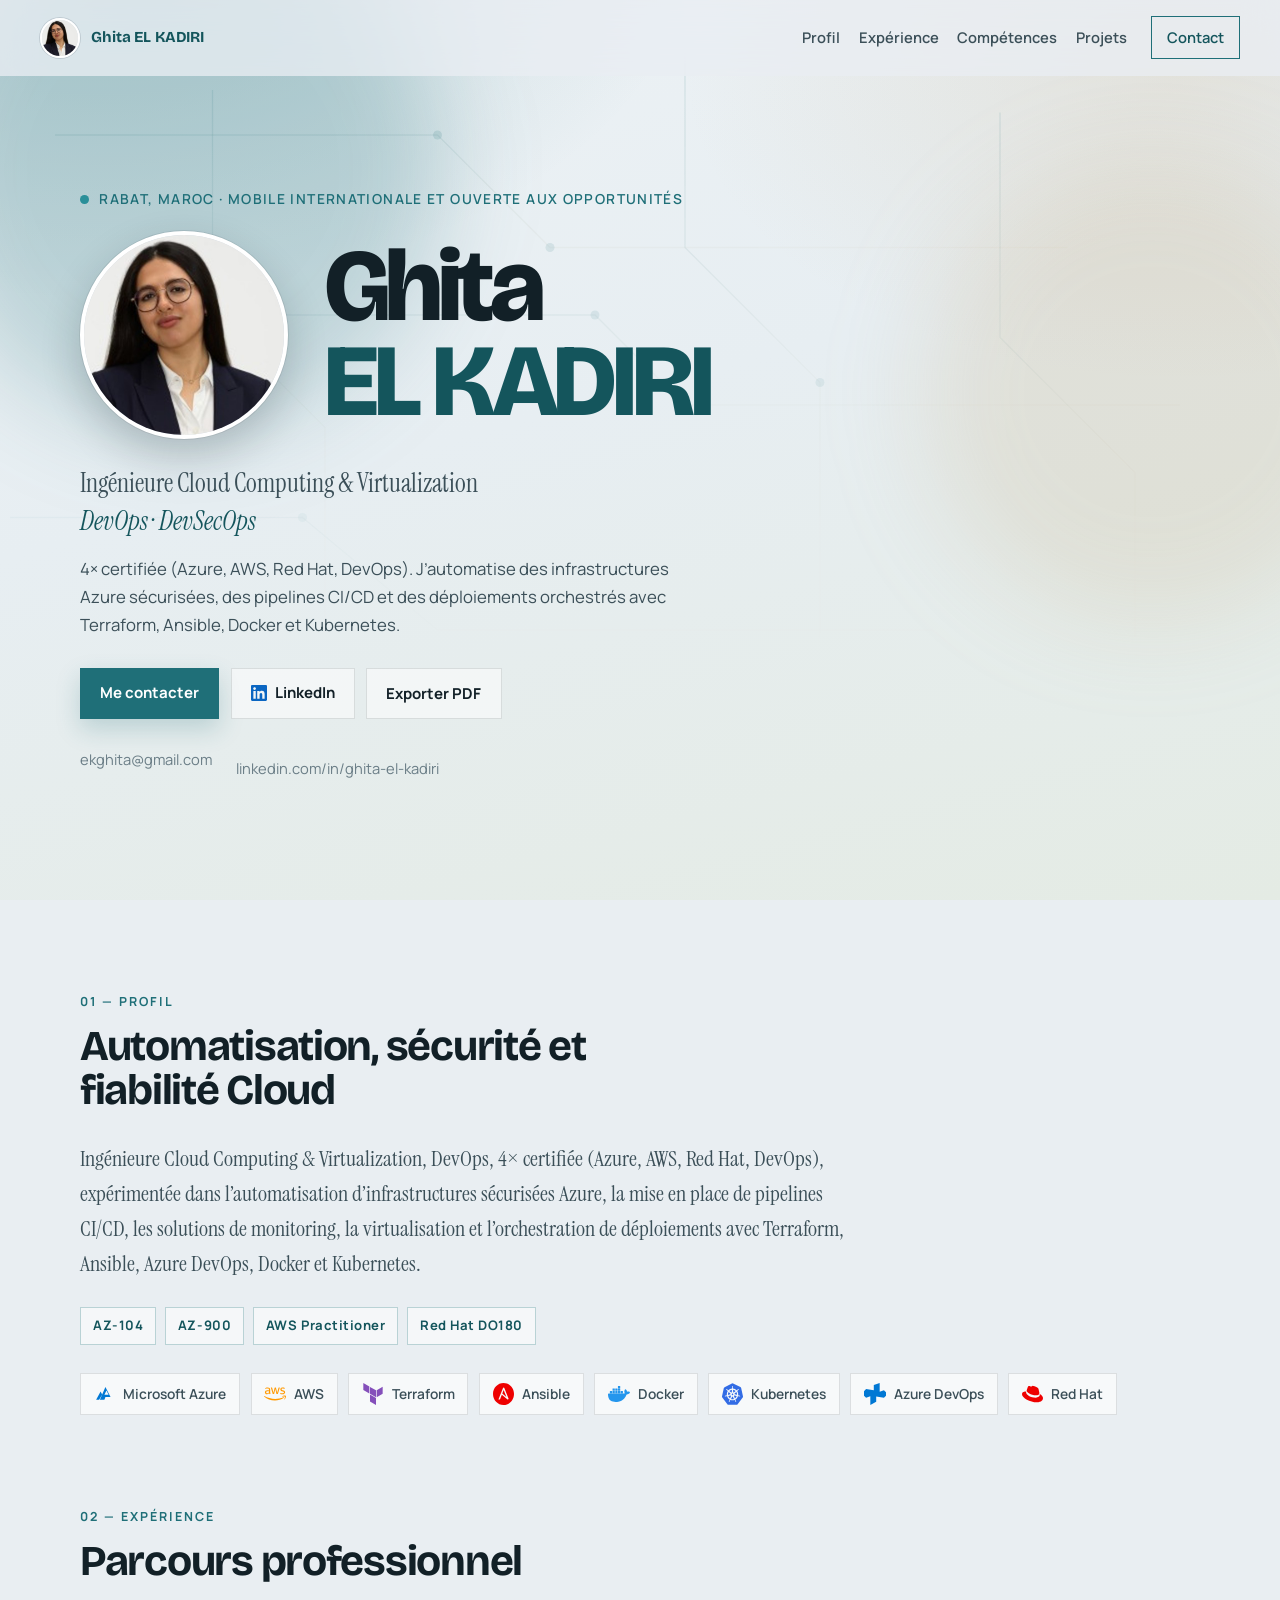
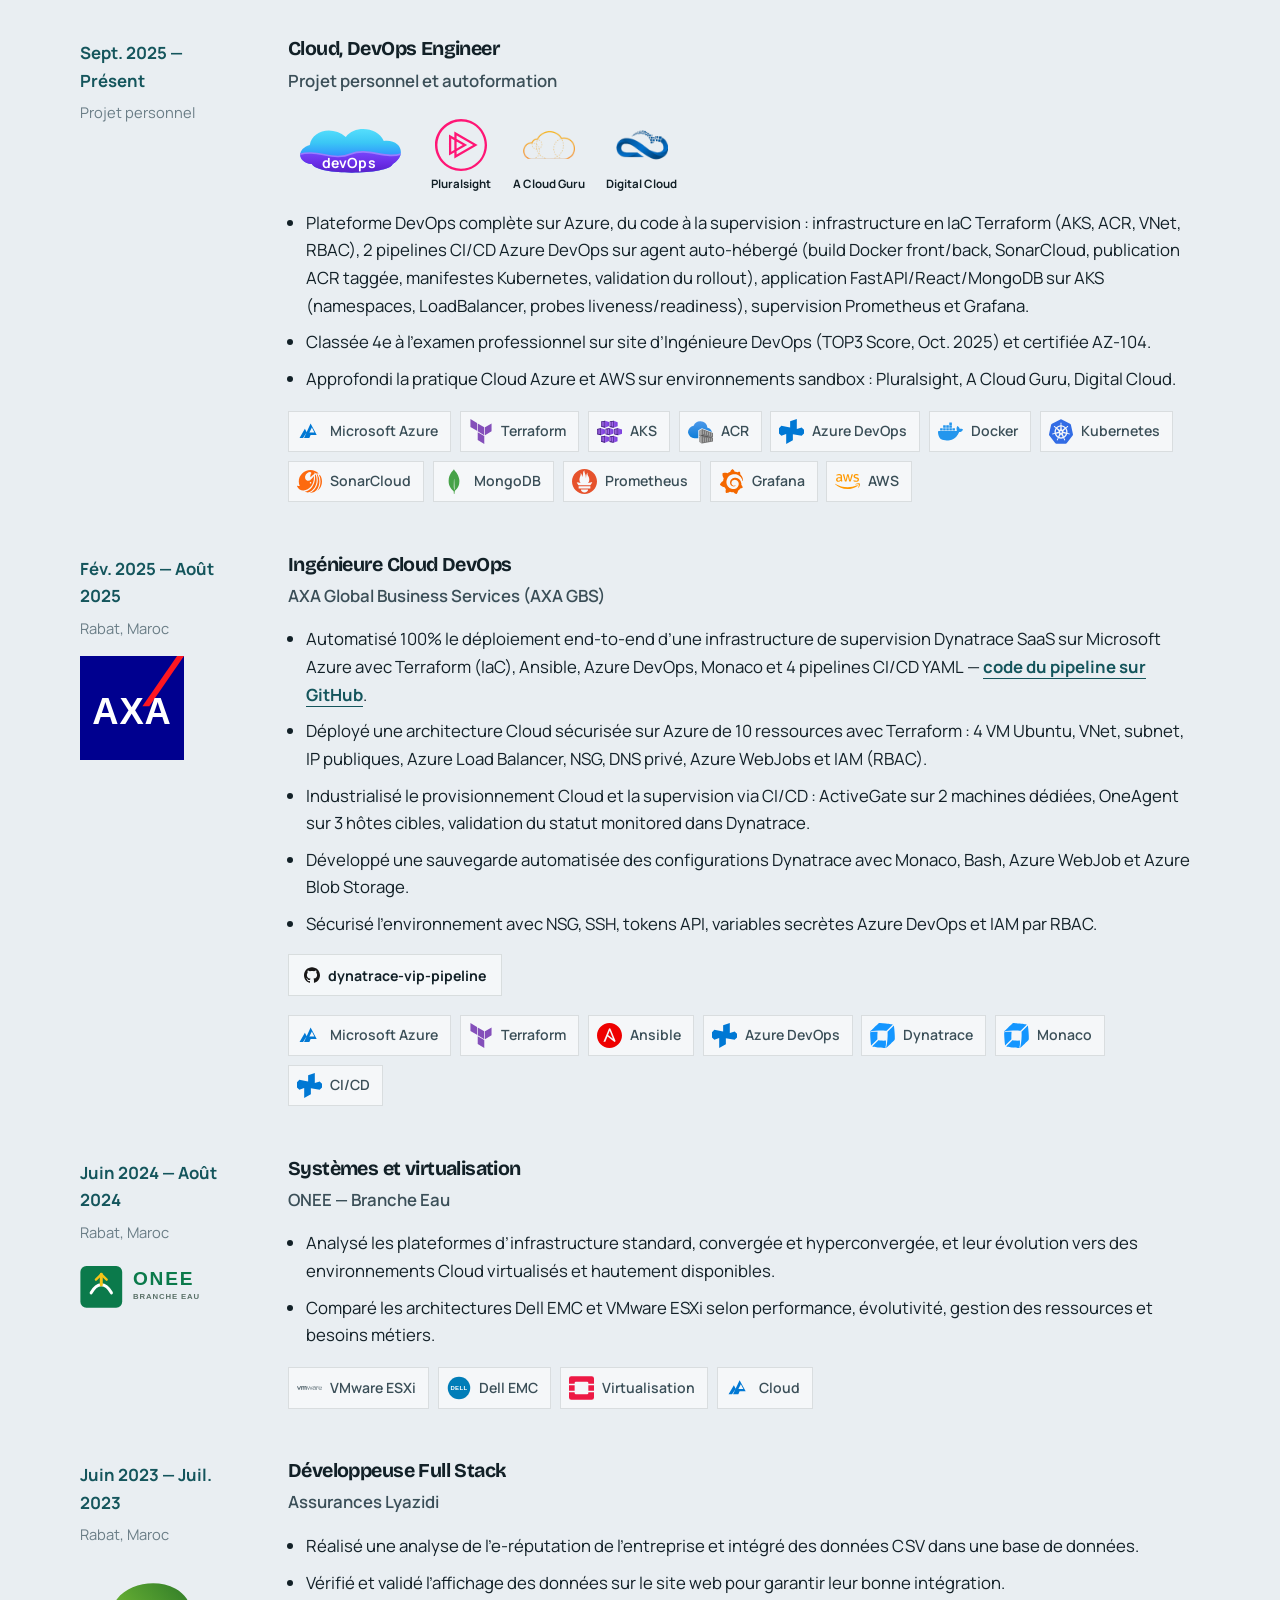
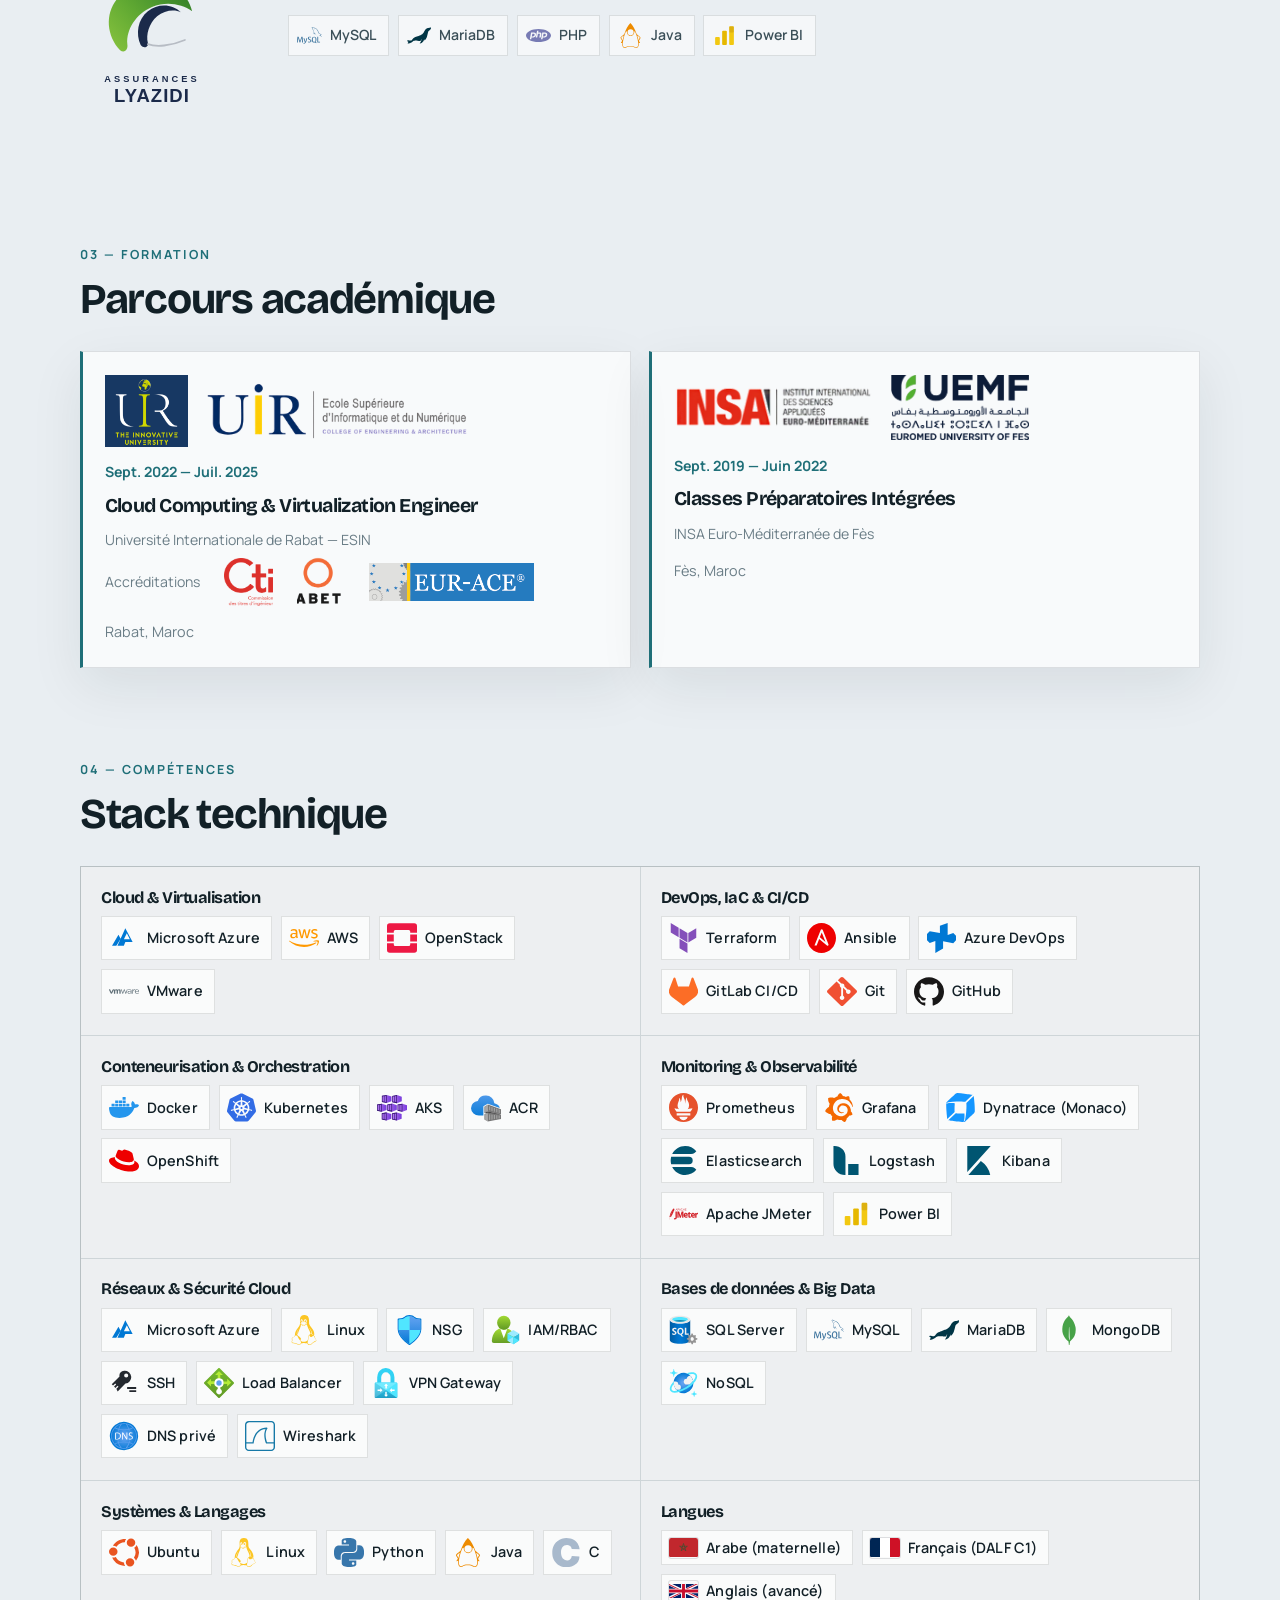
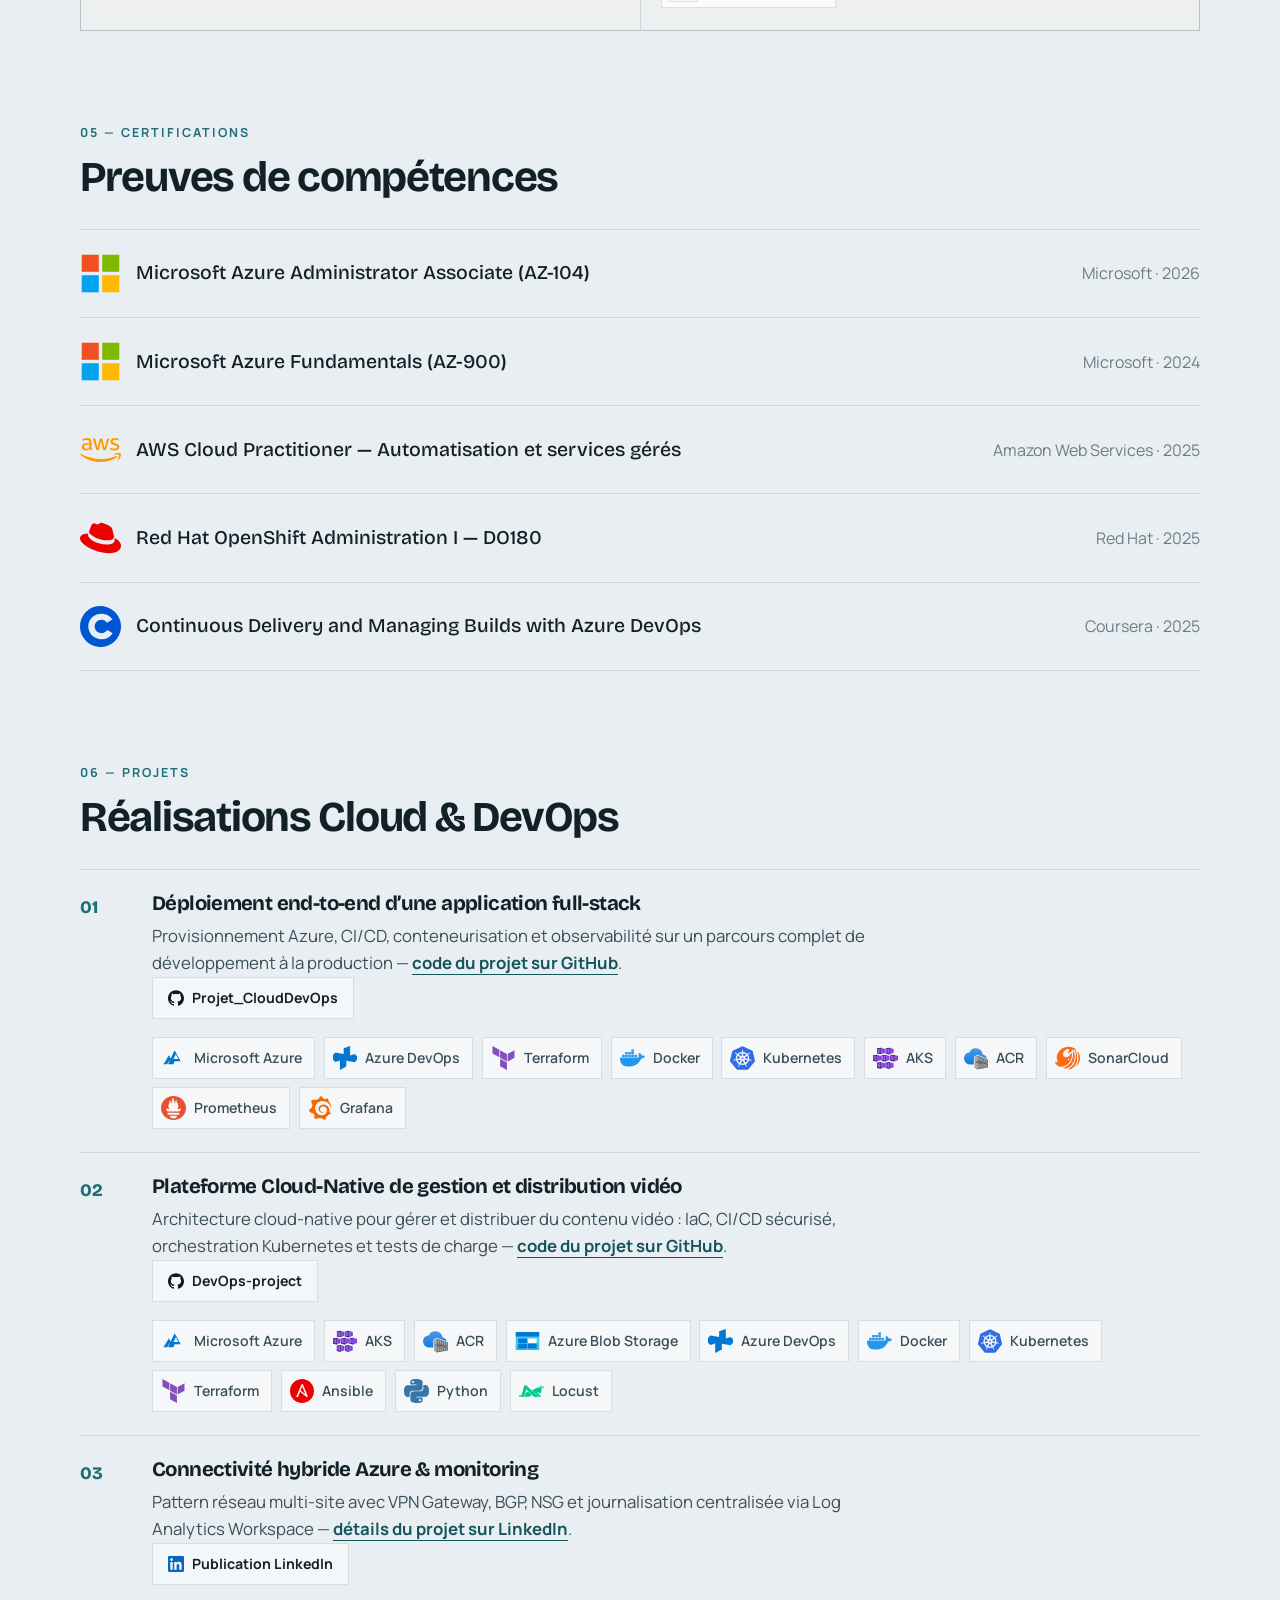
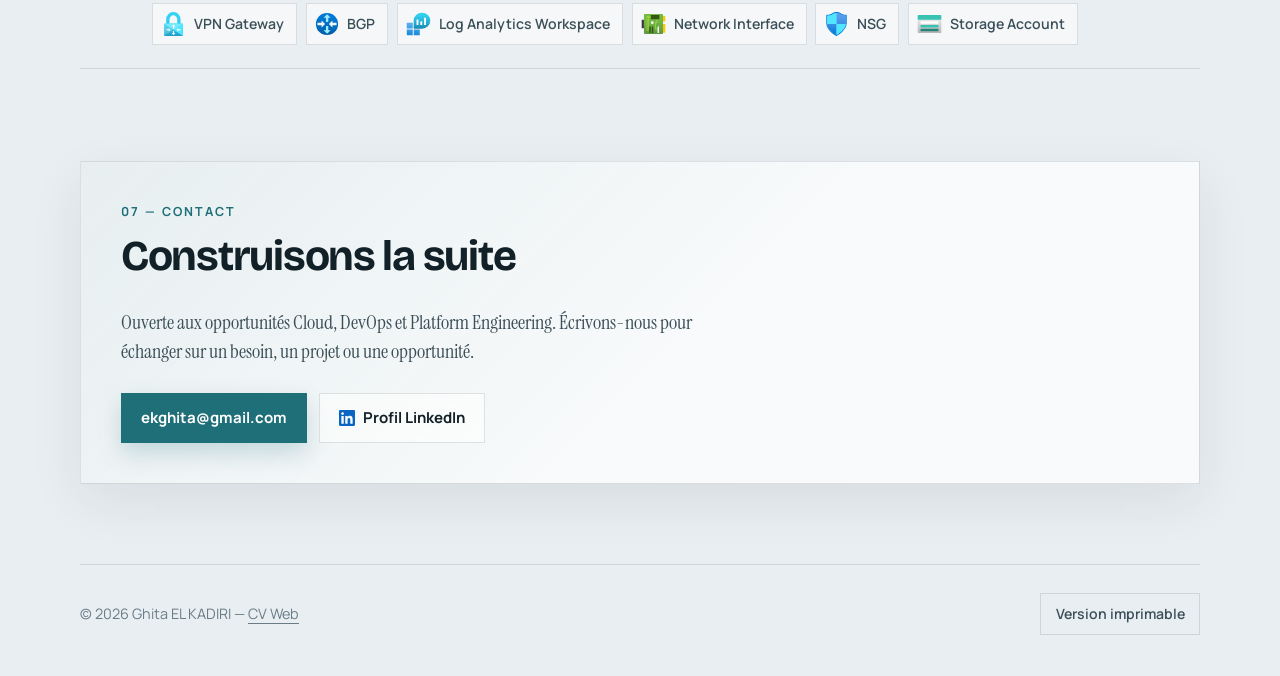
==== commit 34c95309: "Remove projects 04 and 05 from the Projets section Co-authored-by: Ghita EL KADIRI <ghita-k@users.no" ====
--- a/index.html
+++ b/index.html
@@ -825,36 +825,6 @@
               </ul>
             </div>
           </article>
-          <article class="project reveal">
-            <span class="project__index" aria-hidden="true">04</span>
-            <div>
-              <h3>Optimisation des services Cloud</h3>
-              <p>
-                Images Docker, orchestration multi-conteneurs et répartition de
-                charge pour une infrastructure scalable et résiliente.
-              </p>
-              <ul class="tag-logos" aria-label="Technologies">
-                <li><img src="assets/logos/docker.svg" alt="" width="22" height="22" /><span>Docker</span></li>
-                <li><img src="assets/logos/azure.svg" alt="" width="22" height="22" /><span>Load Balancers</span></li>
-                <li><img src="assets/logos/cicd.svg" alt="" width="22" height="22" /><span>CI/CD</span></li>
-              </ul>
-            </div>
-          </article>
-          <article class="project reveal">
-            <span class="project__index" aria-hidden="true">05</span>
-            <div>
-              <h3>Mise en place de la livraison continue et de la gestion des builds avec Azure DevOps</h3>
-              <p>
-                Conception de pipelines CI/CD, automatisation des builds et
-                industrialisation du déploiement continu avec Azure DevOps.
-              </p>
-              <ul class="tag-logos" aria-label="Technologies">
-                <li><img src="assets/logos/azuredevops.svg" alt="" width="22" height="22" /><span>Azure DevOps</span></li>
-                <li><img src="assets/logos/azure.svg" alt="" width="22" height="22" /><span>Microsoft Azure</span></li>
-                <li><img src="assets/logos/cicd.svg" alt="" width="22" height="22" /><span>CI/CD</span></li>
-              </ul>
-            </div>
-          </article>
         </div>
       </section>
 
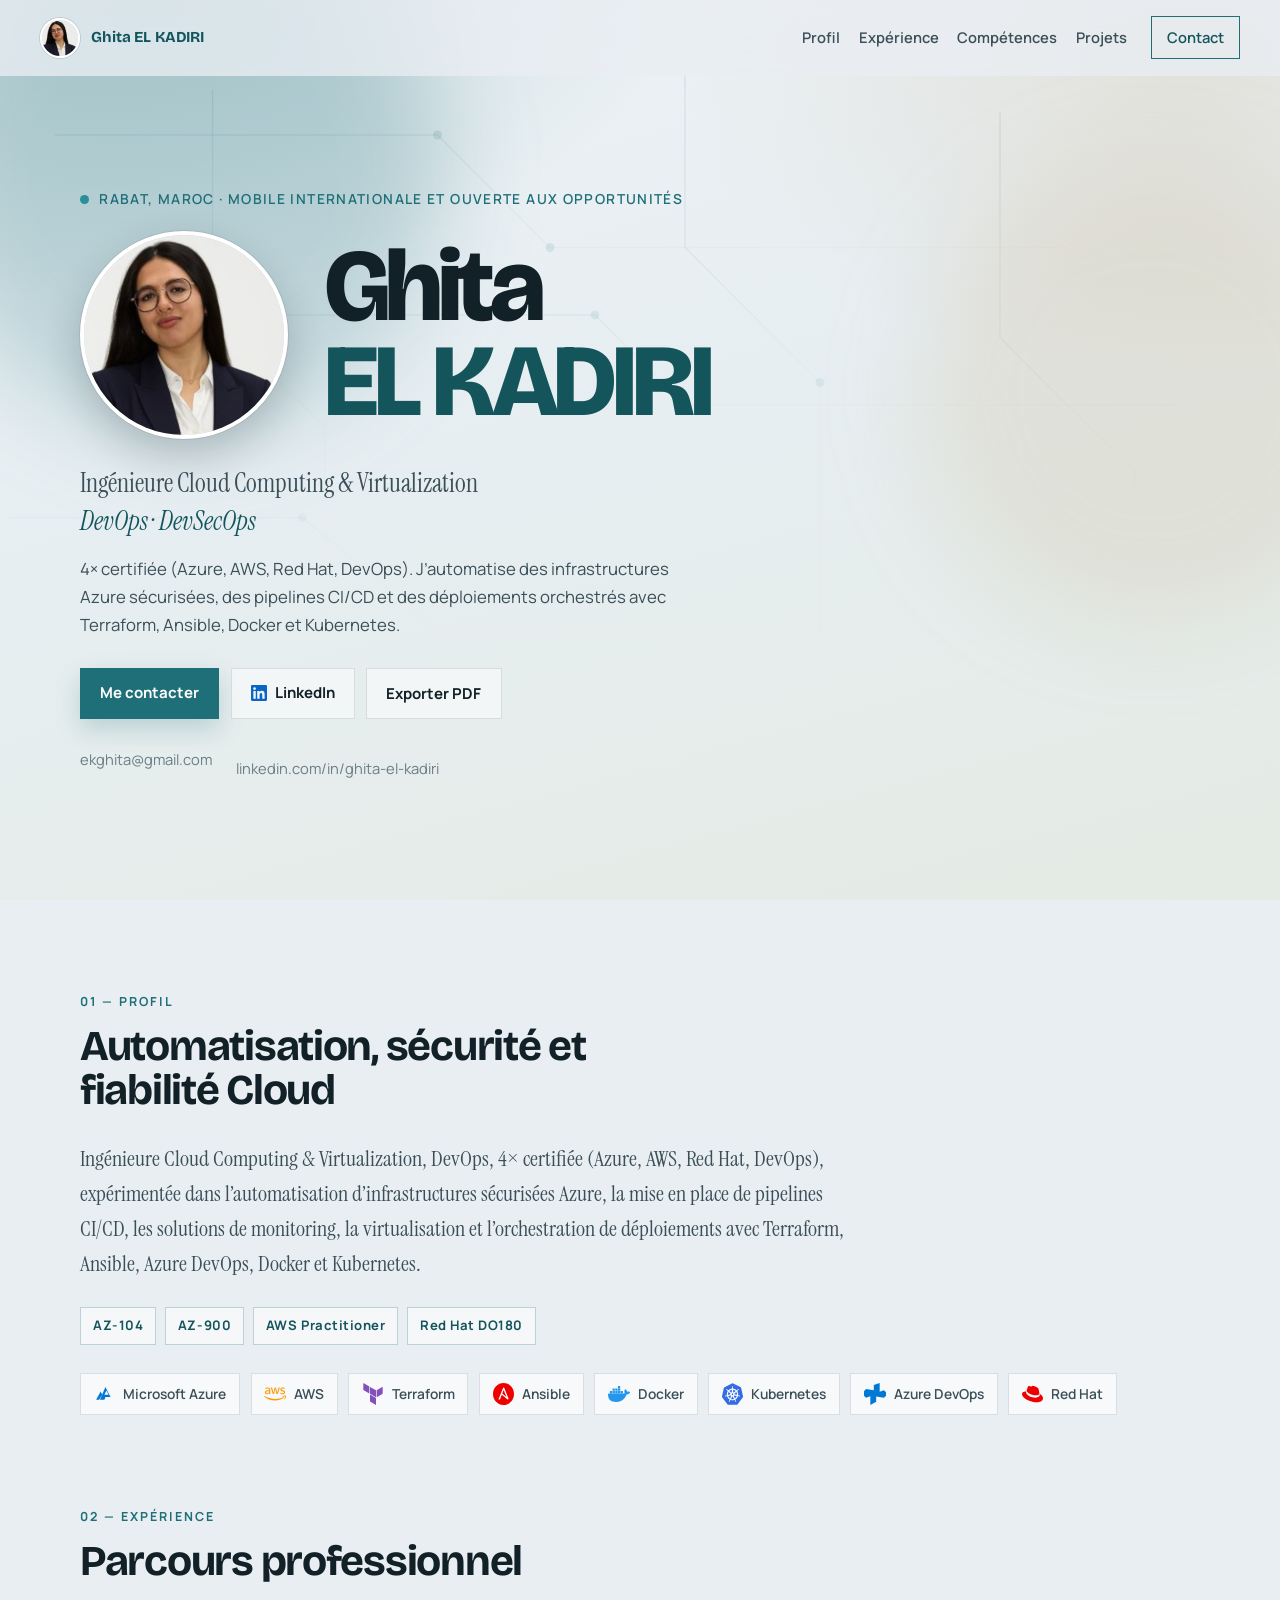
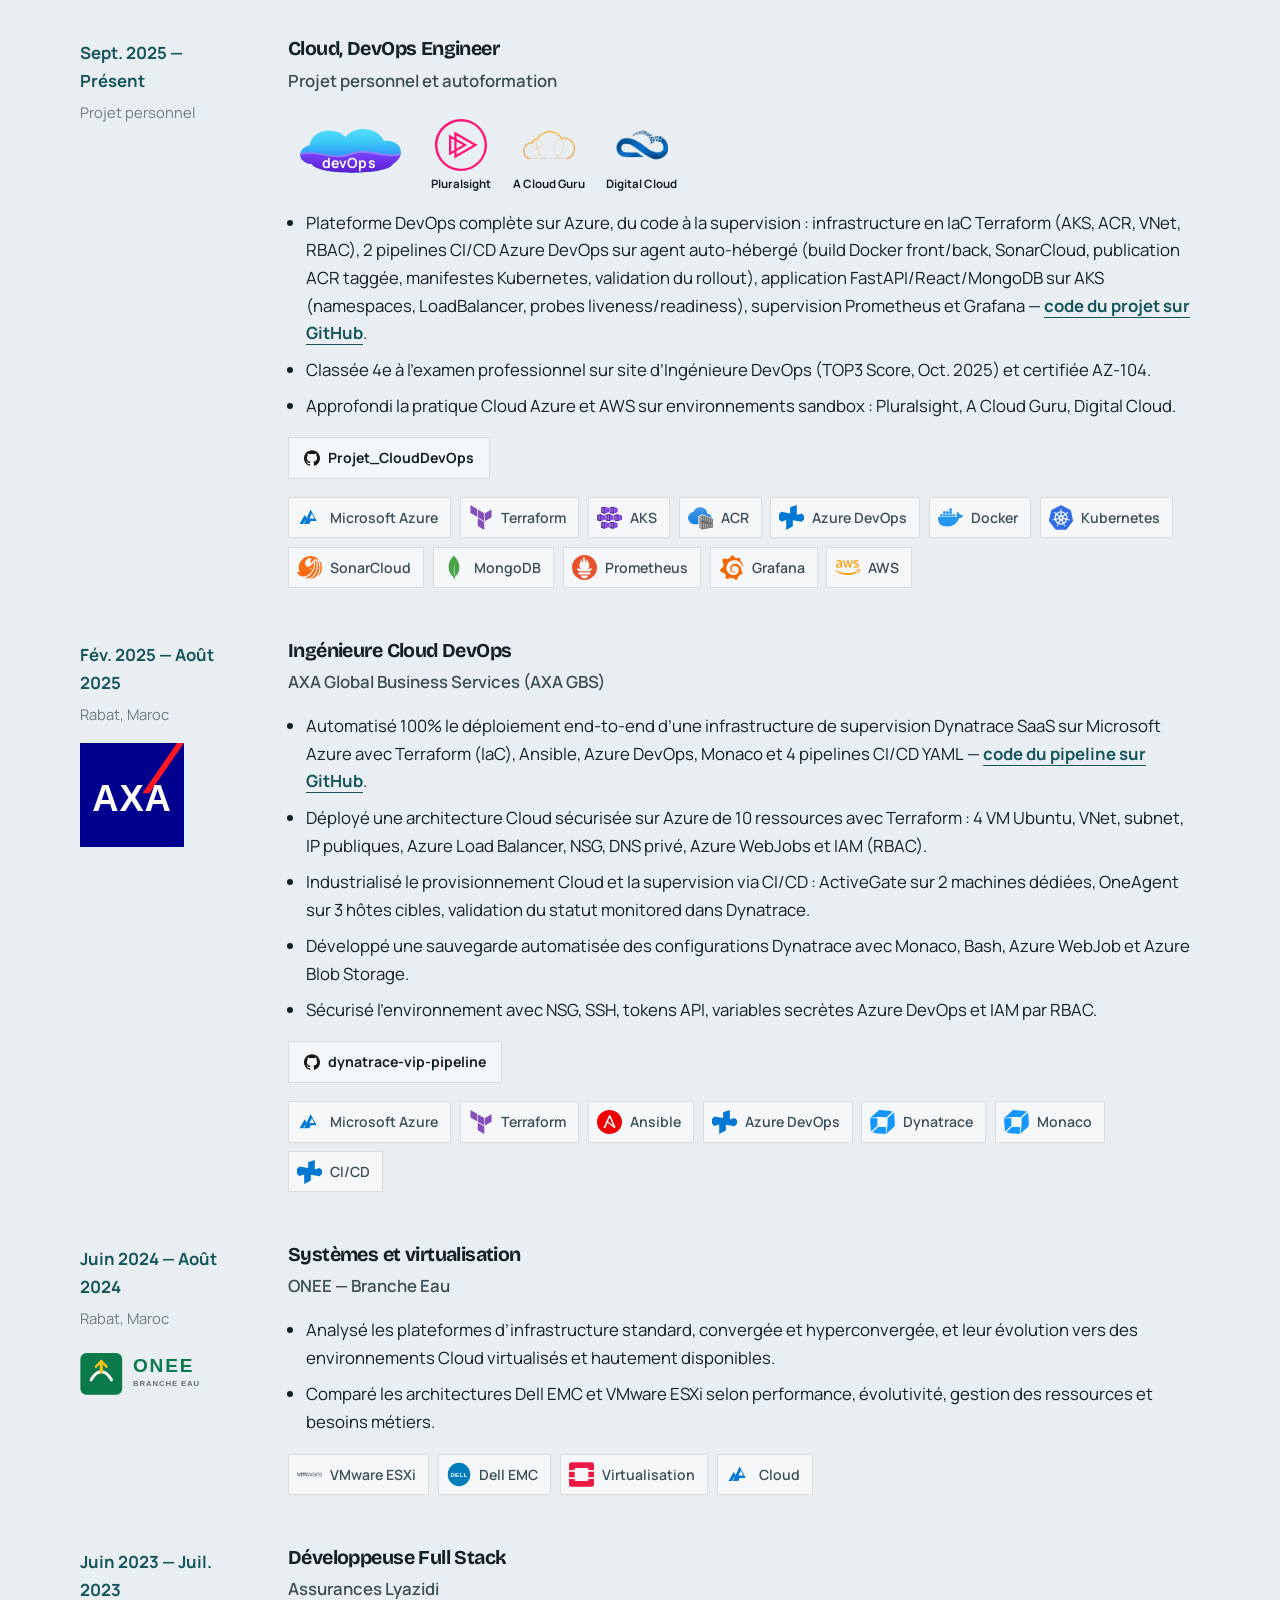
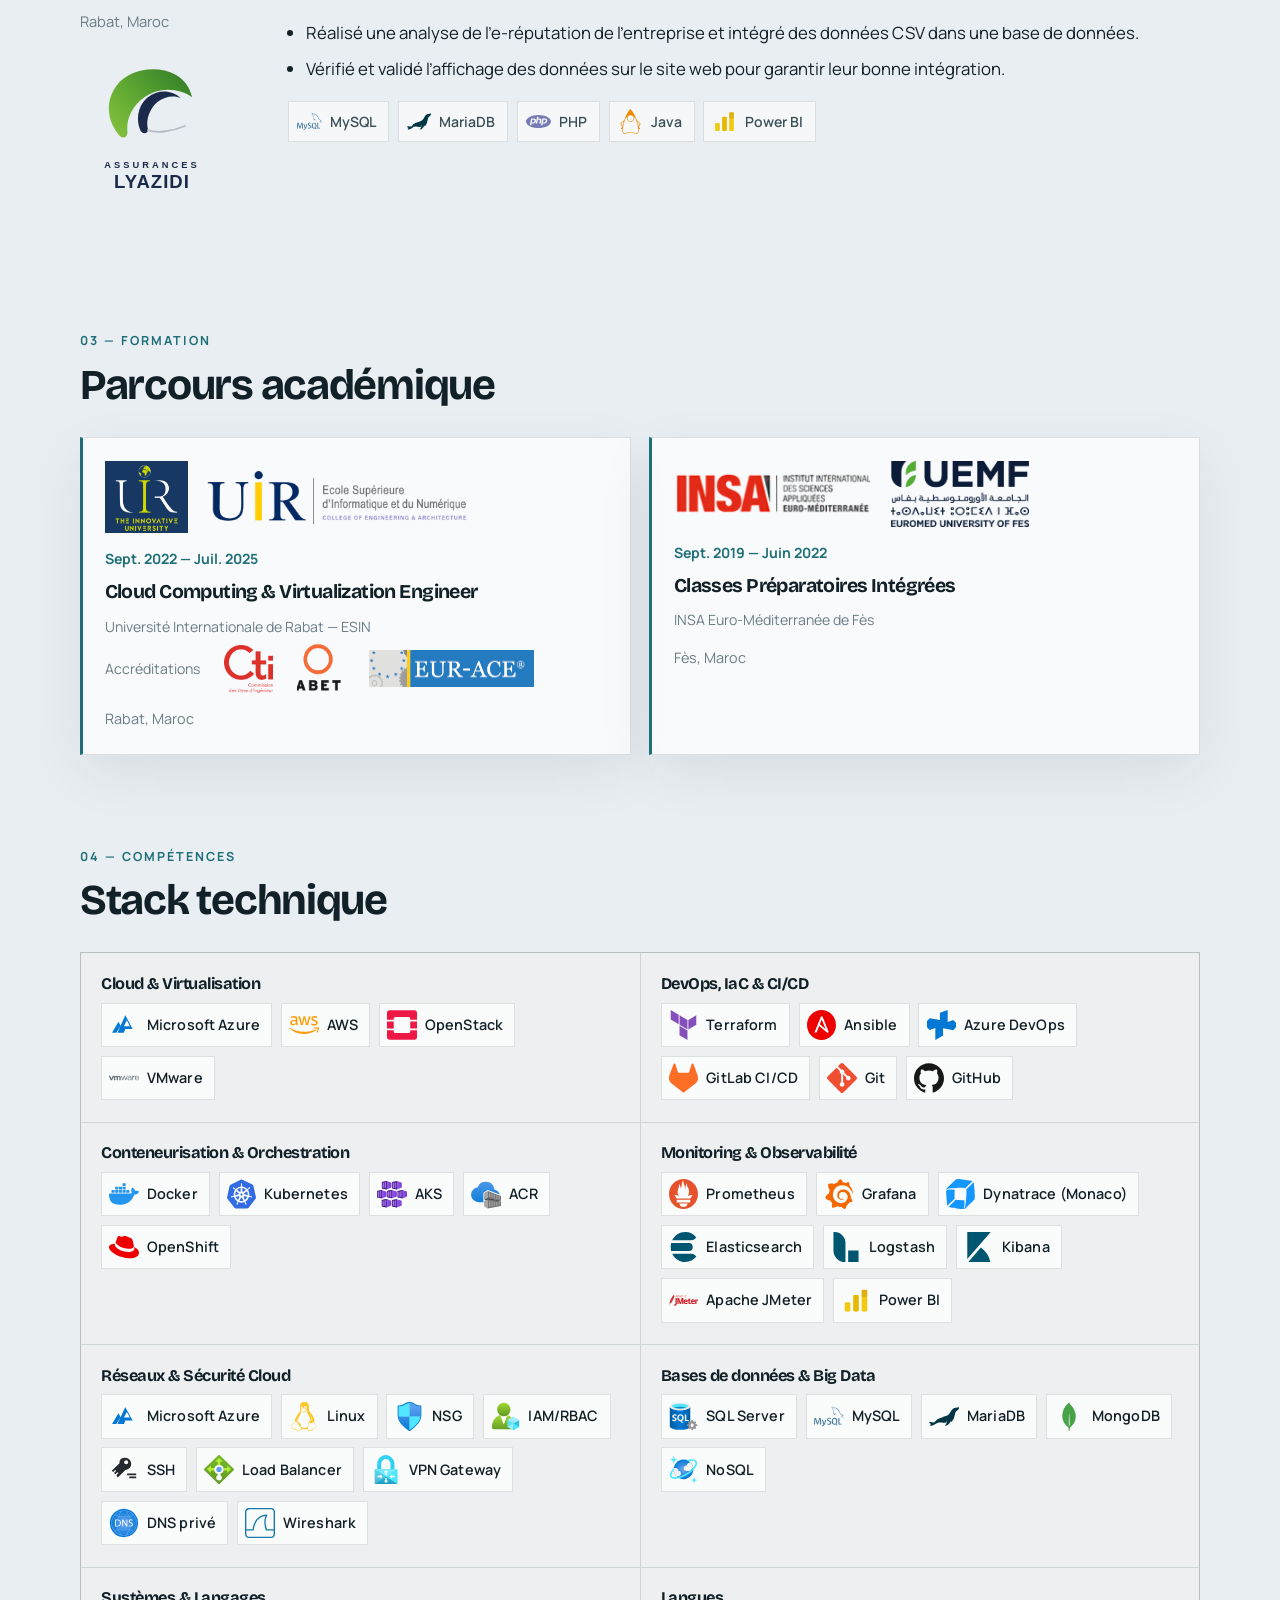
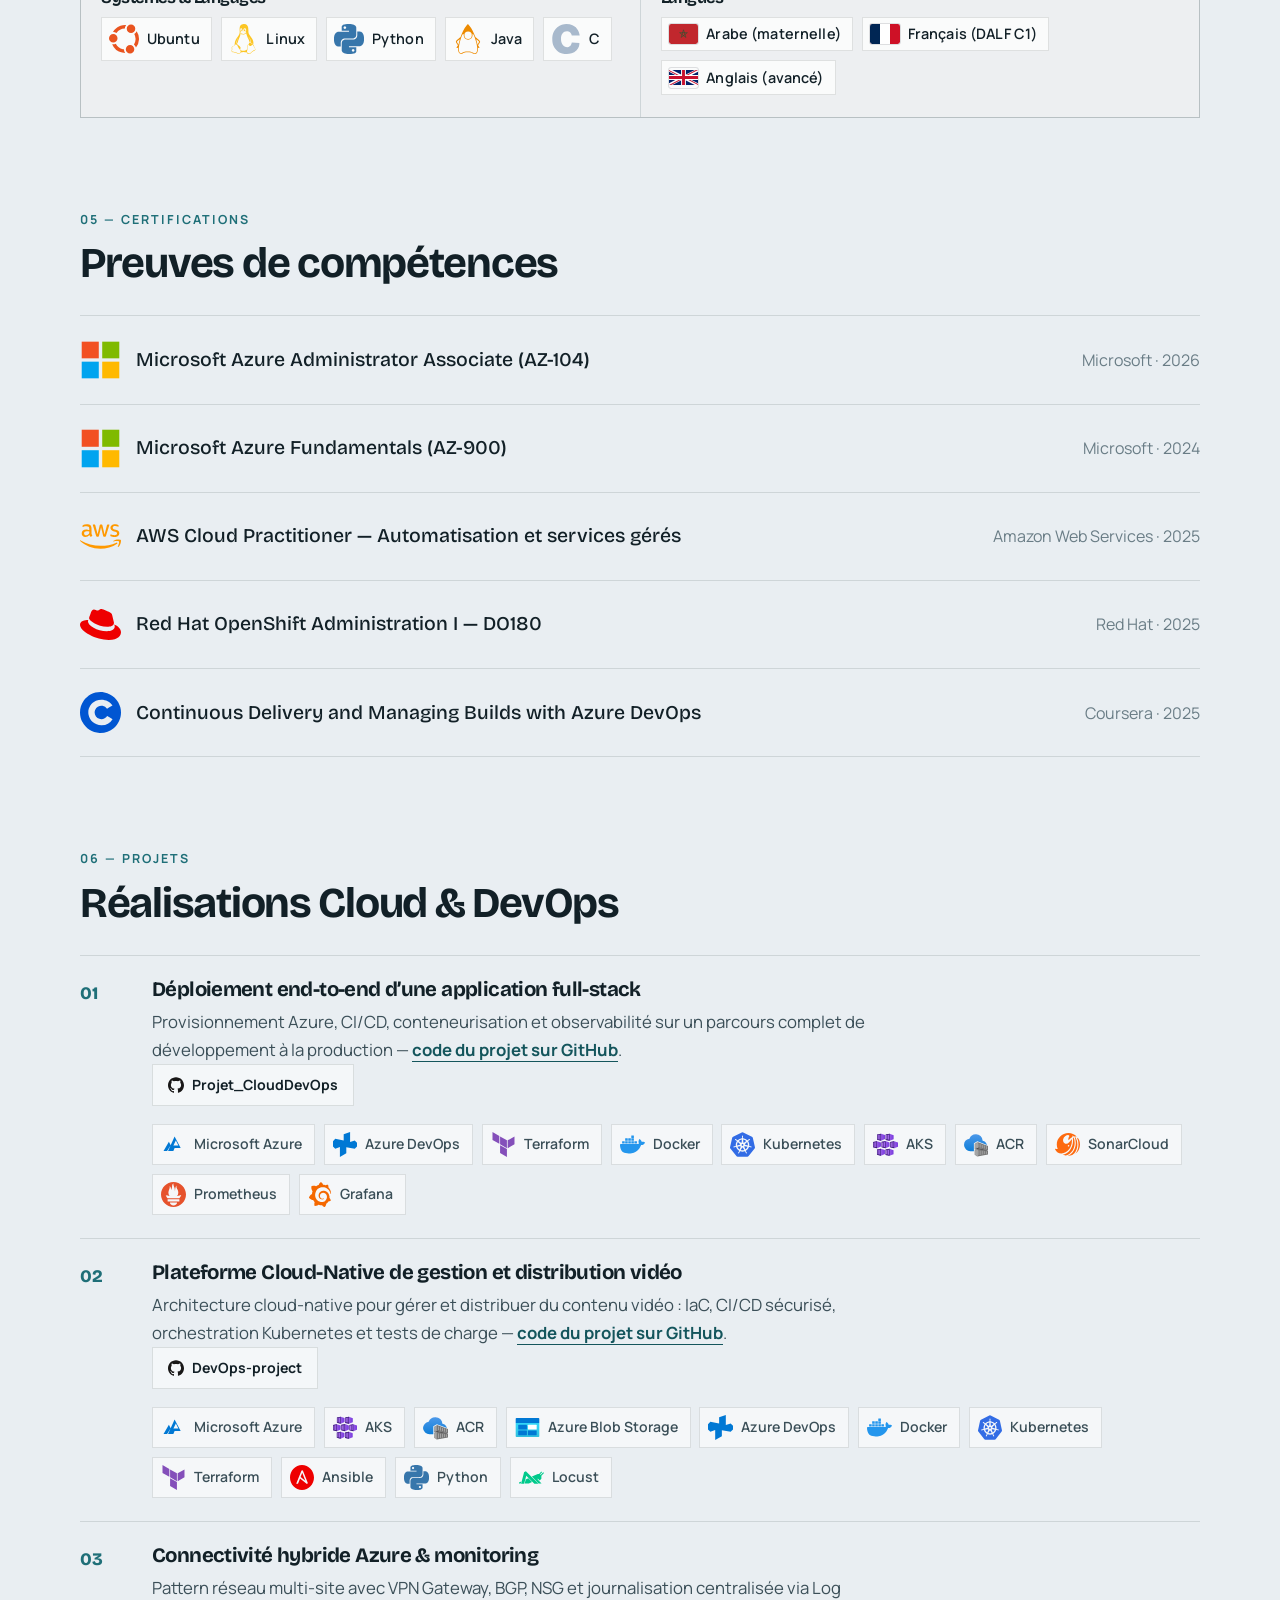
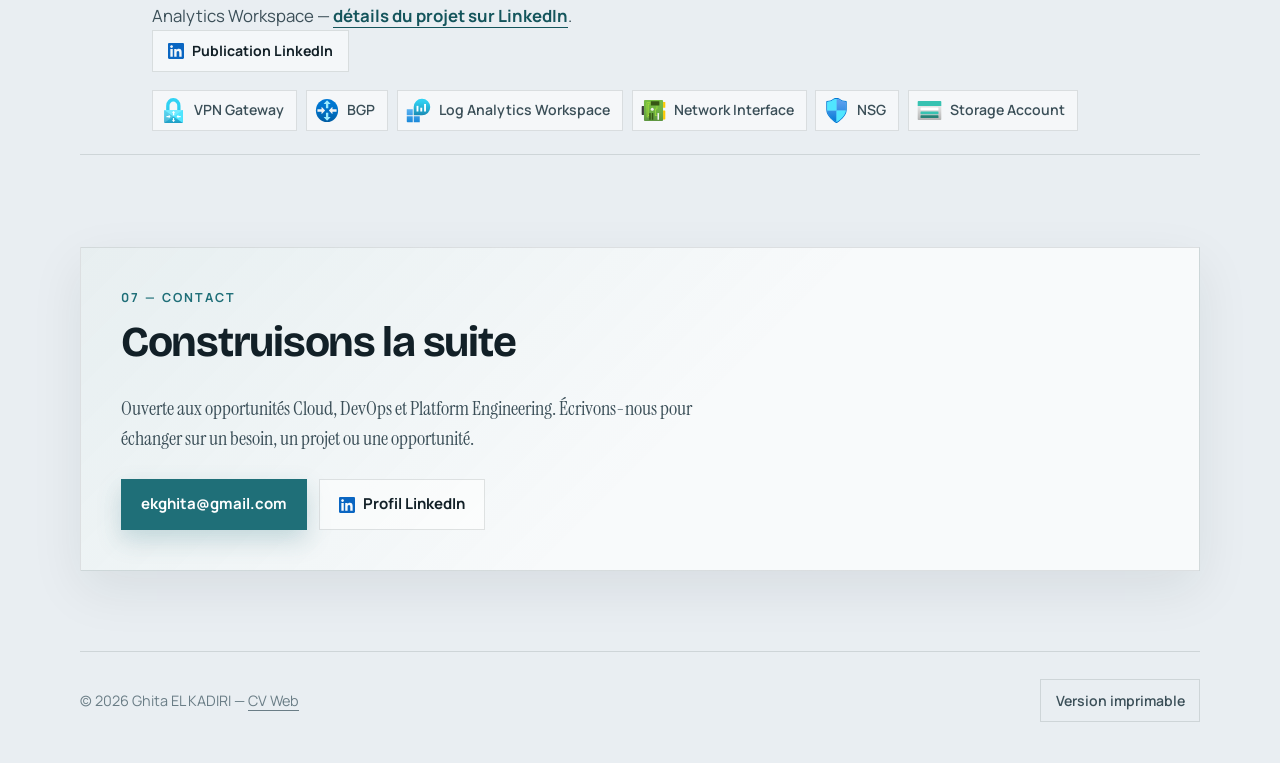
==== commit bc8b2577: "Link the personal DevOps platform experience to its GitHub repo Co-authored-by: Ghita EL KADIRI <ghi" ====
--- a/index.html
+++ b/index.html
@@ -251,7 +251,13 @@
                   SonarCloud, publication ACR taggée, manifestes Kubernetes, validation
                   du rollout), application FastAPI/React/MongoDB sur AKS (namespaces,
                   LoadBalancer, probes liveness/readiness), supervision Prometheus et
-                  Grafana.
+                  Grafana —
+                  <a
+                    href="https://github.com/ghita-k/Projet_CloudDevOps"
+                    target="_blank"
+                    rel="noopener noreferrer"
+                    >code du projet sur GitHub</a
+                  >.
                 </li>
                 <li>
                   Classée 4e à l’examen professionnel sur site d’Ingénieure DevOps
@@ -262,6 +268,17 @@
                   Pluralsight, A Cloud Guru, Digital Cloud.
                 </li>
               </ul>
+              <p class="role__links">
+                <a
+                  class="btn btn--ghost btn--icon"
+                  href="https://github.com/ghita-k/Projet_CloudDevOps"
+                  target="_blank"
+                  rel="noopener noreferrer"
+                >
+                  <img src="assets/logos/github.svg" alt="" width="16" height="16" />
+                  Projet_CloudDevOps
+                </a>
+              </p>
               <ul class="tag-logos" aria-label="Technologies">
                 <li>
                   <img src="assets/logos/azure.svg" alt="" width="22" height="22" />
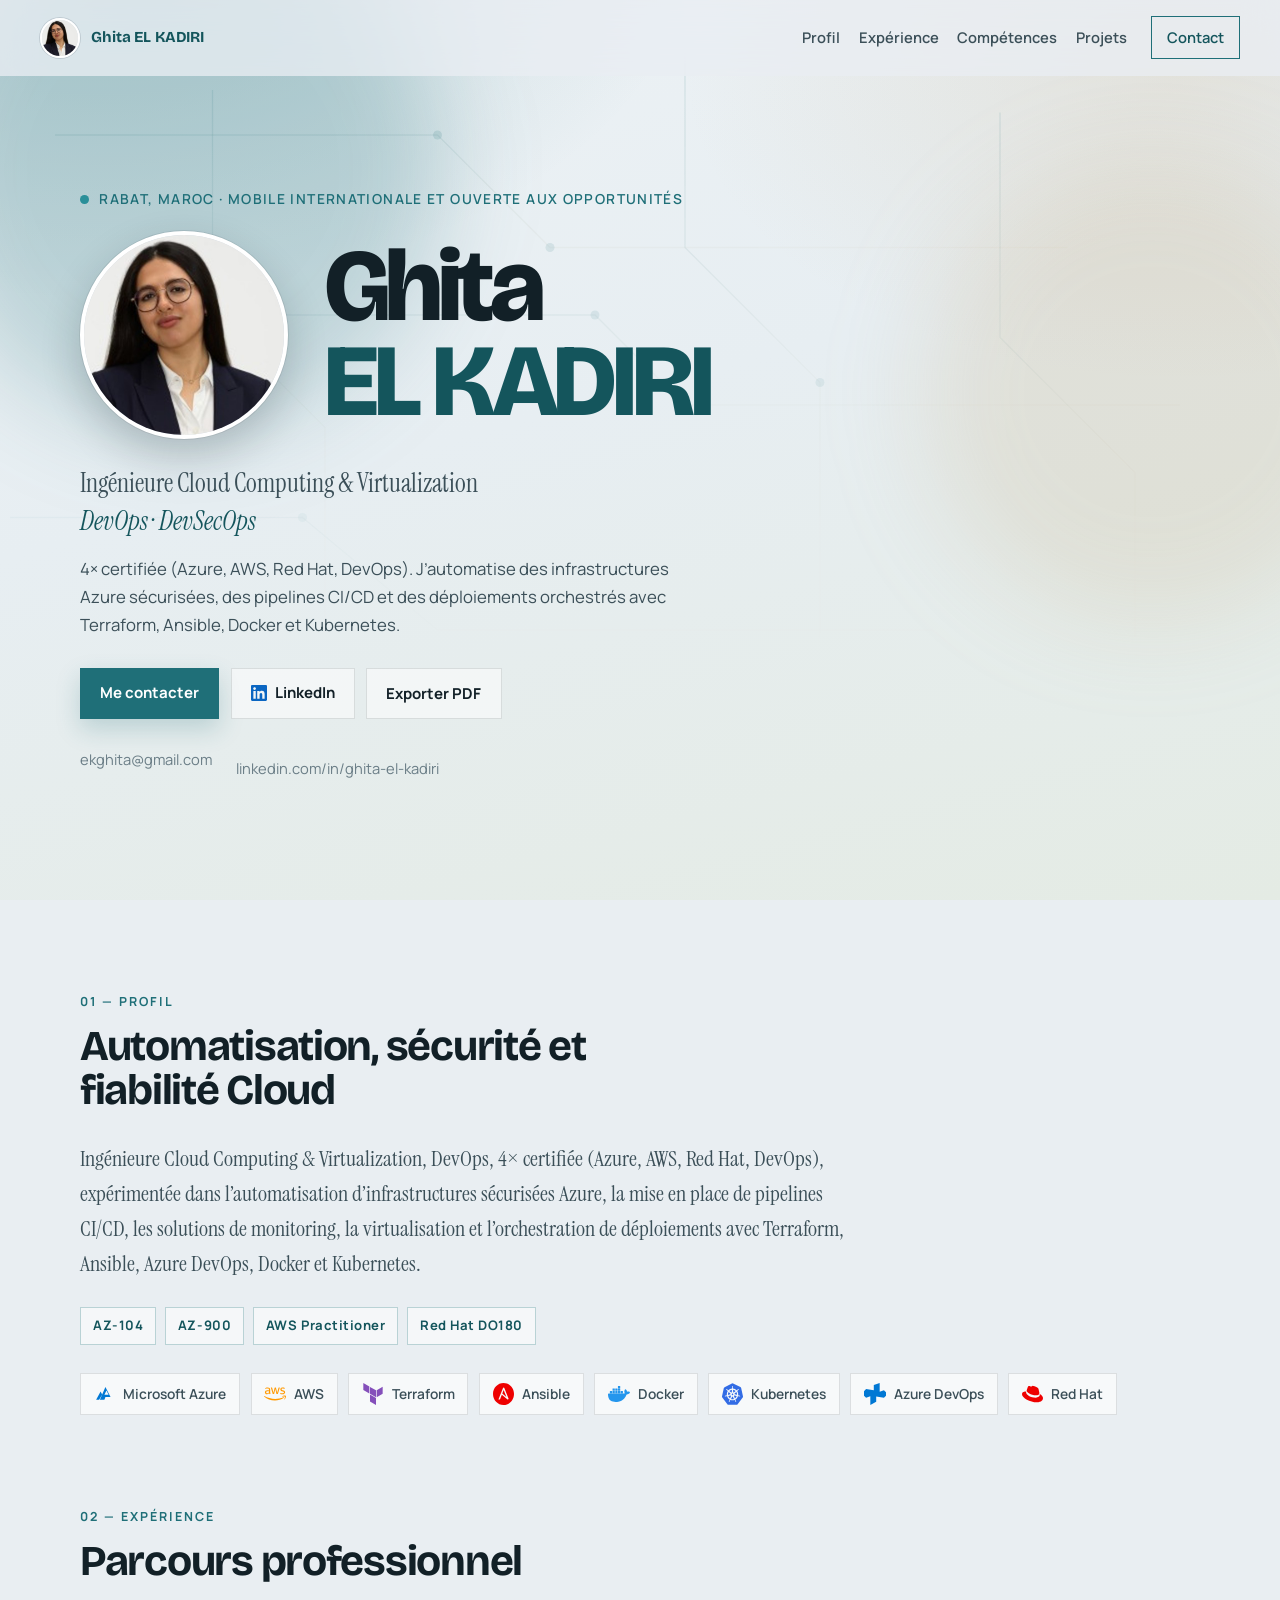
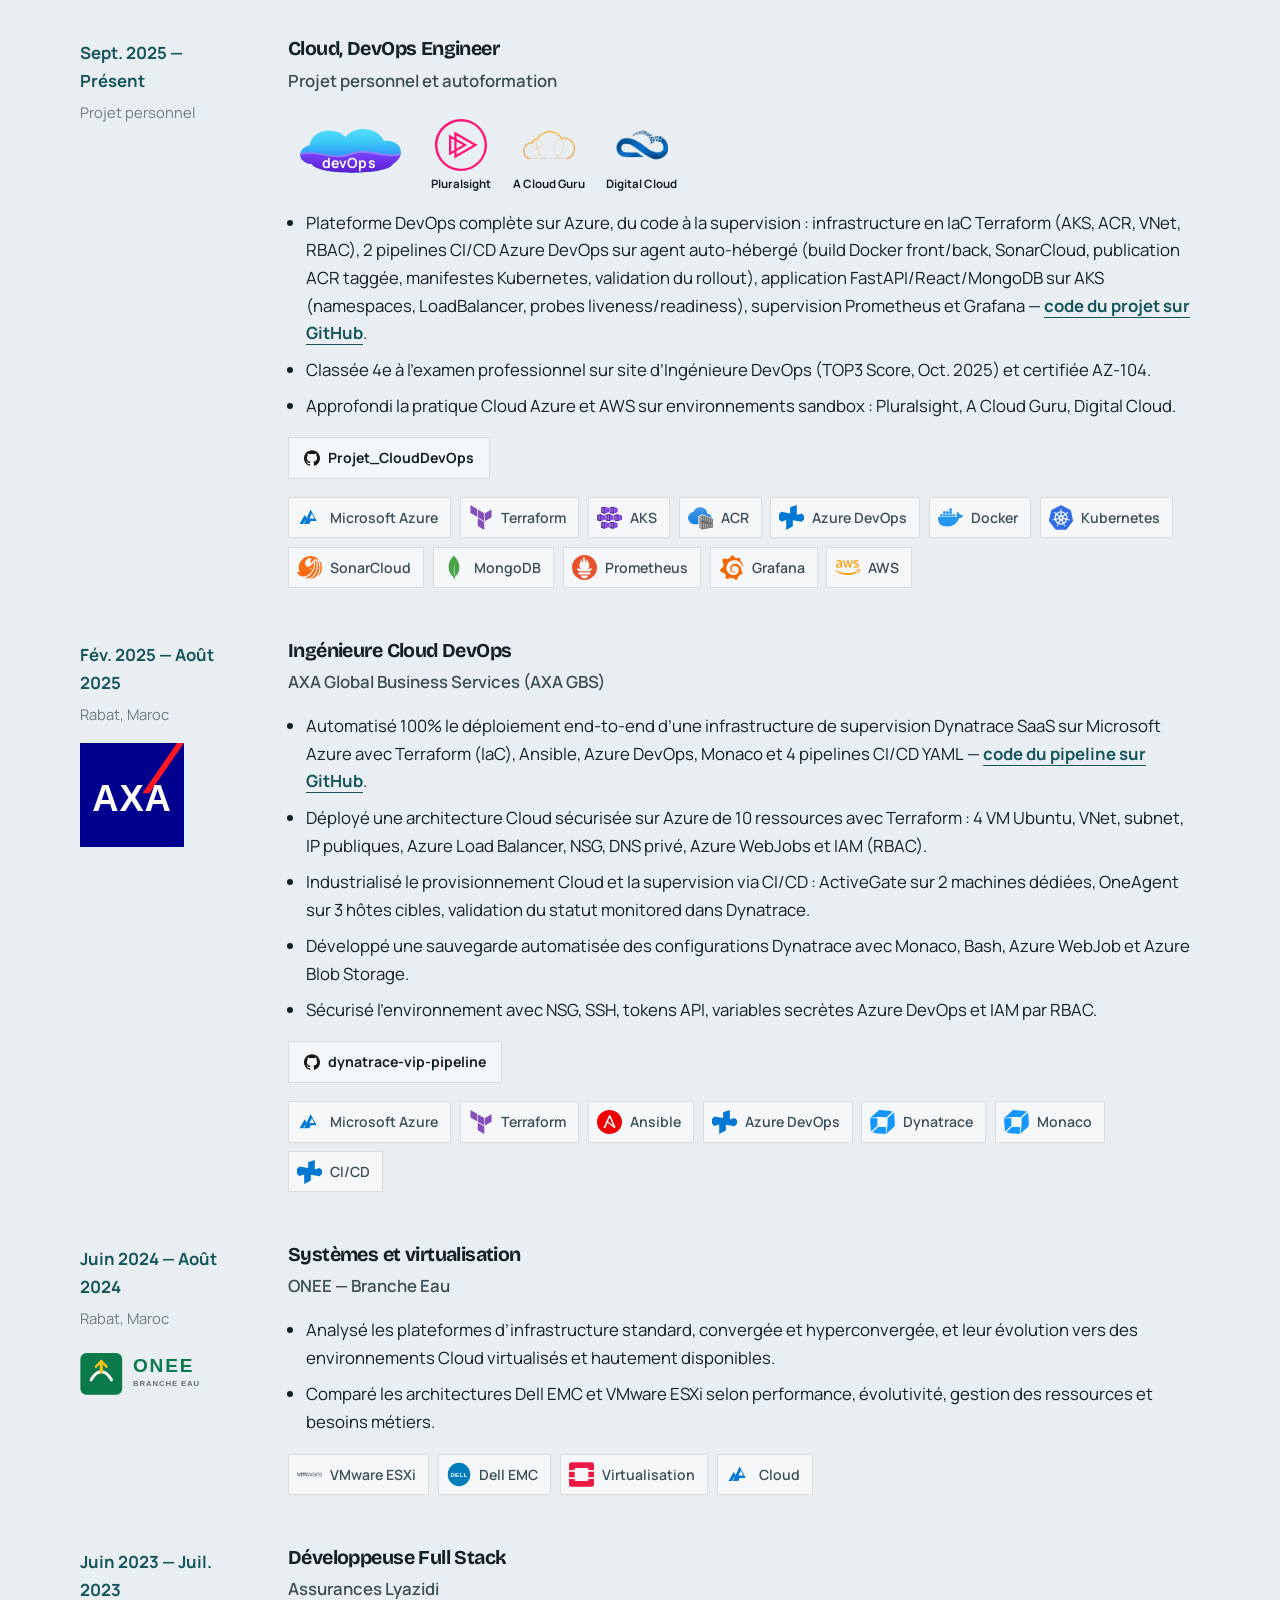
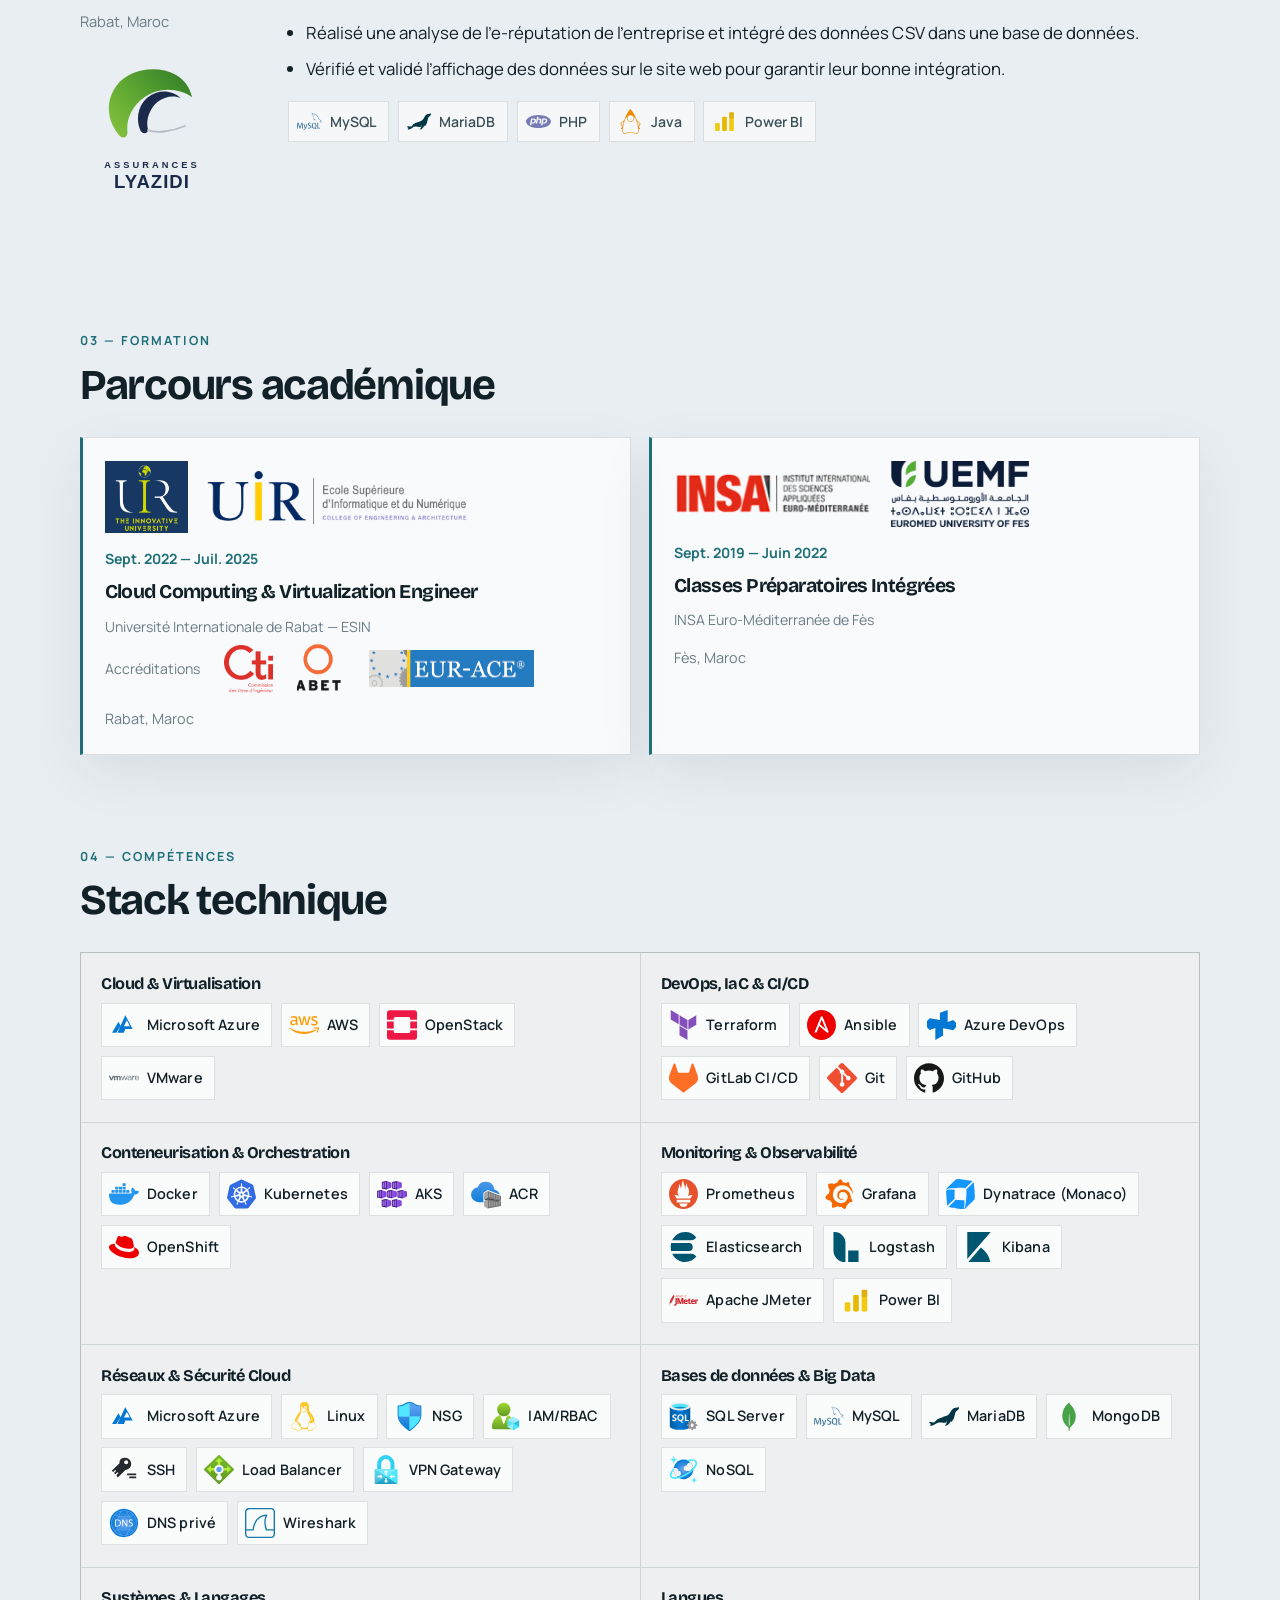
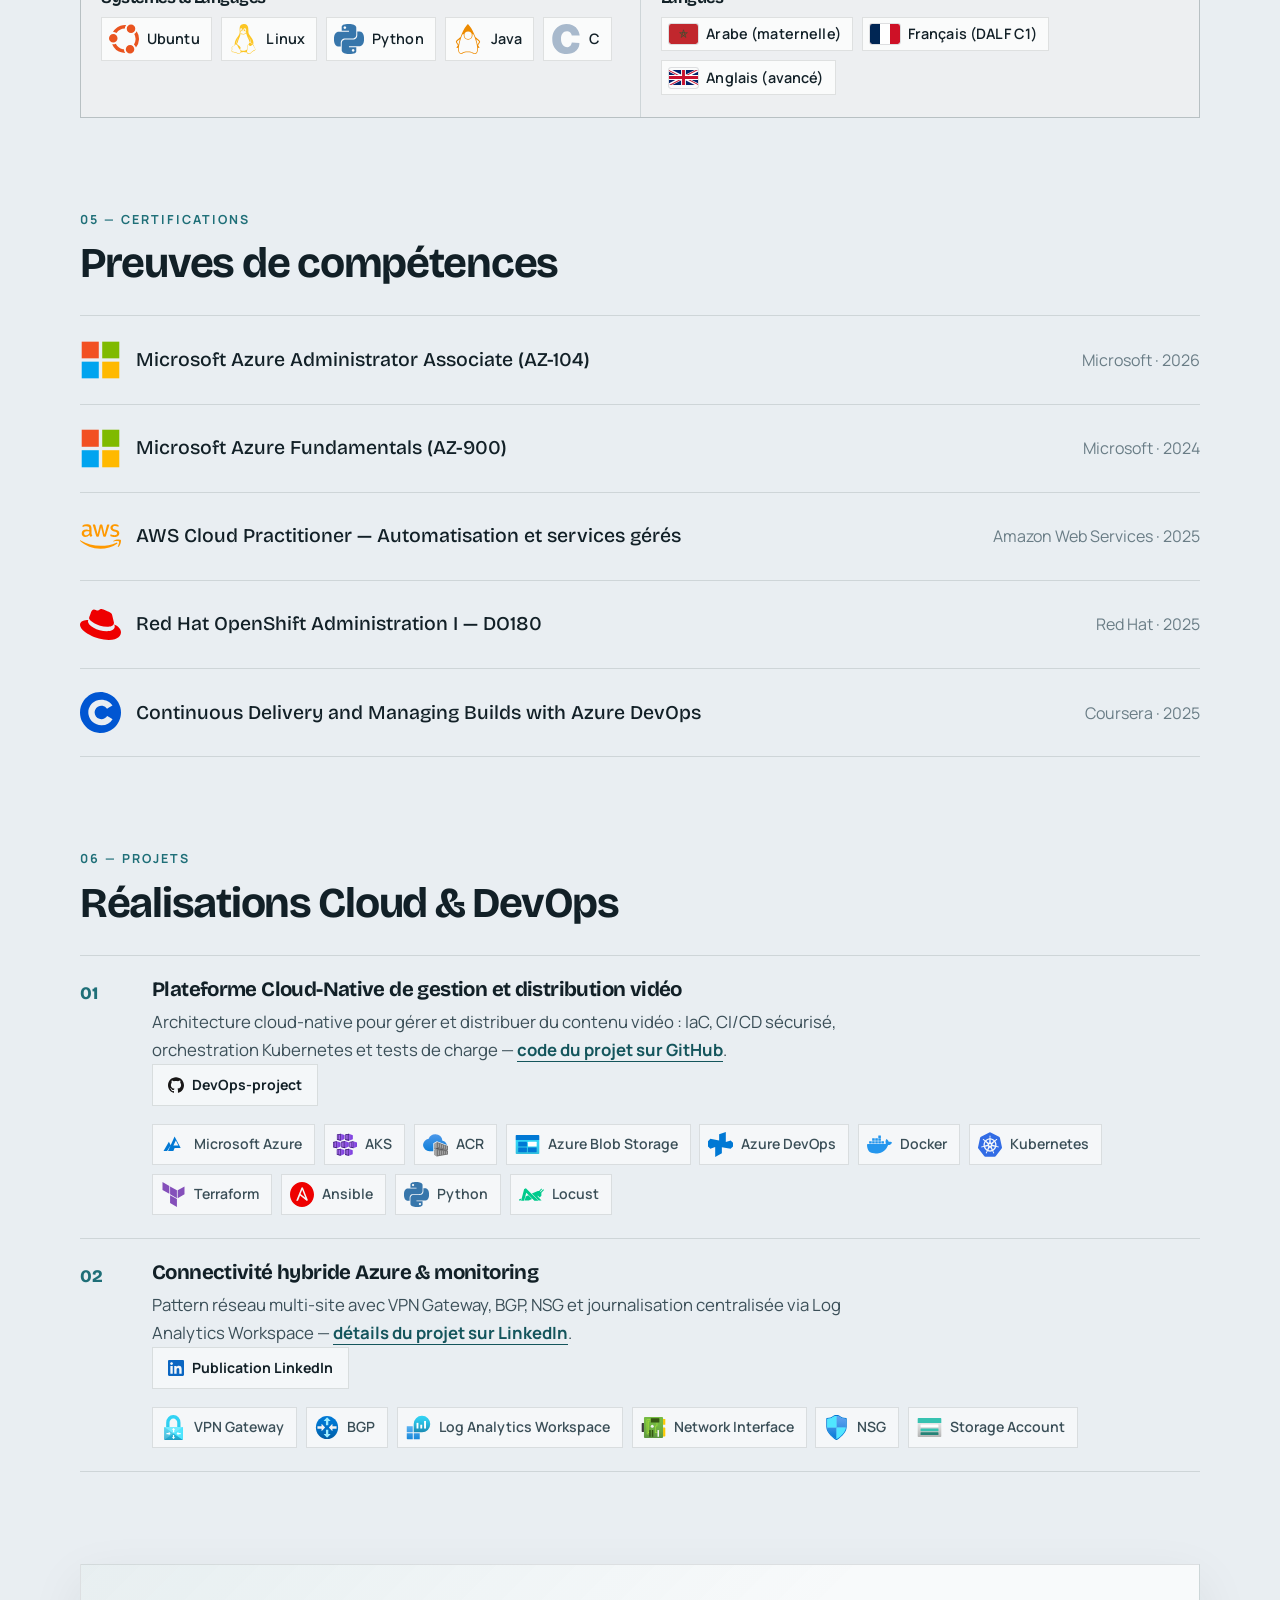
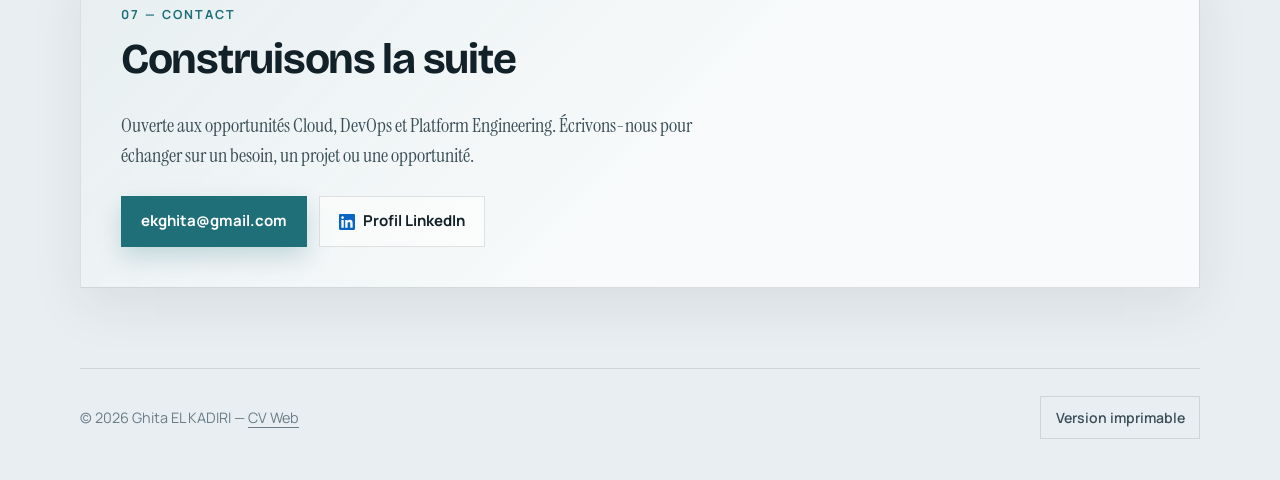
==== commit 68968477: "Remove the full-stack deployment project and renumber remaining projects Co-authored-by: Ghita EL KA" ====
--- a/index.html
+++ b/index.html
@@ -731,45 +731,6 @@
           <article class="project reveal">
             <span class="project__index" aria-hidden="true">01</span>
             <div>
-              <h3>Déploiement end-to-end d’une application full-stack</h3>
-              <p>
-                Provisionnement Azure, CI/CD, conteneurisation et observabilité sur
-                un parcours complet de développement à la production —
-                <a
-                  href="https://github.com/ghita-k/Projet_CloudDevOps"
-                  target="_blank"
-                  rel="noopener noreferrer"
-                  >code du projet sur GitHub</a
-                >.
-              </p>
-              <p class="project__links">
-                <a
-                  class="btn btn--ghost btn--icon"
-                  href="https://github.com/ghita-k/Projet_CloudDevOps"
-                  target="_blank"
-                  rel="noopener noreferrer"
-                >
-                  <img src="assets/logos/github.svg" alt="" width="16" height="16" />
-                  Projet_CloudDevOps
-                </a>
-              </p>
-              <ul class="tag-logos" aria-label="Technologies">
-                <li><img src="assets/logos/azure.svg" alt="" width="22" height="22" /><span>Microsoft Azure</span></li>
-                <li><img src="assets/logos/azuredevops.svg" alt="" width="22" height="22" /><span>Azure DevOps</span></li>
-                <li><img src="assets/logos/terraform.svg" alt="" width="22" height="22" /><span>Terraform</span></li>
-                <li><img src="assets/logos/docker.svg" alt="" width="22" height="22" /><span>Docker</span></li>
-                <li><img src="assets/logos/kubernetes.svg" alt="" width="22" height="22" /><span>Kubernetes</span></li>
-                <li><img src="assets/logos/aks.svg" alt="" width="22" height="22" /><span>AKS</span></li>
-                <li><img src="assets/logos/acr.svg" alt="" width="22" height="22" /><span>ACR</span></li>
-                <li><img src="assets/logos/sonarcloud.svg" alt="" width="22" height="22" /><span>SonarCloud</span></li>
-                <li><img src="assets/logos/prometheus.svg" alt="" width="22" height="22" /><span>Prometheus</span></li>
-                <li><img src="assets/logos/grafana.svg" alt="" width="22" height="22" /><span>Grafana</span></li>
-              </ul>
-            </div>
-          </article>
-          <article class="project reveal">
-            <span class="project__index" aria-hidden="true">02</span>
-            <div>
               <h3>Plateforme Cloud-Native de gestion et distribution vidéo</h3>
               <p>
                 Architecture cloud-native pour gérer et distribuer du contenu vidéo :
@@ -808,7 +769,7 @@
             </div>
           </article>
           <article class="project reveal">
-            <span class="project__index" aria-hidden="true">03</span>
+            <span class="project__index" aria-hidden="true">02</span>
             <div>
               <h3>Connectivité hybride Azure &amp; monitoring</h3>
               <p>
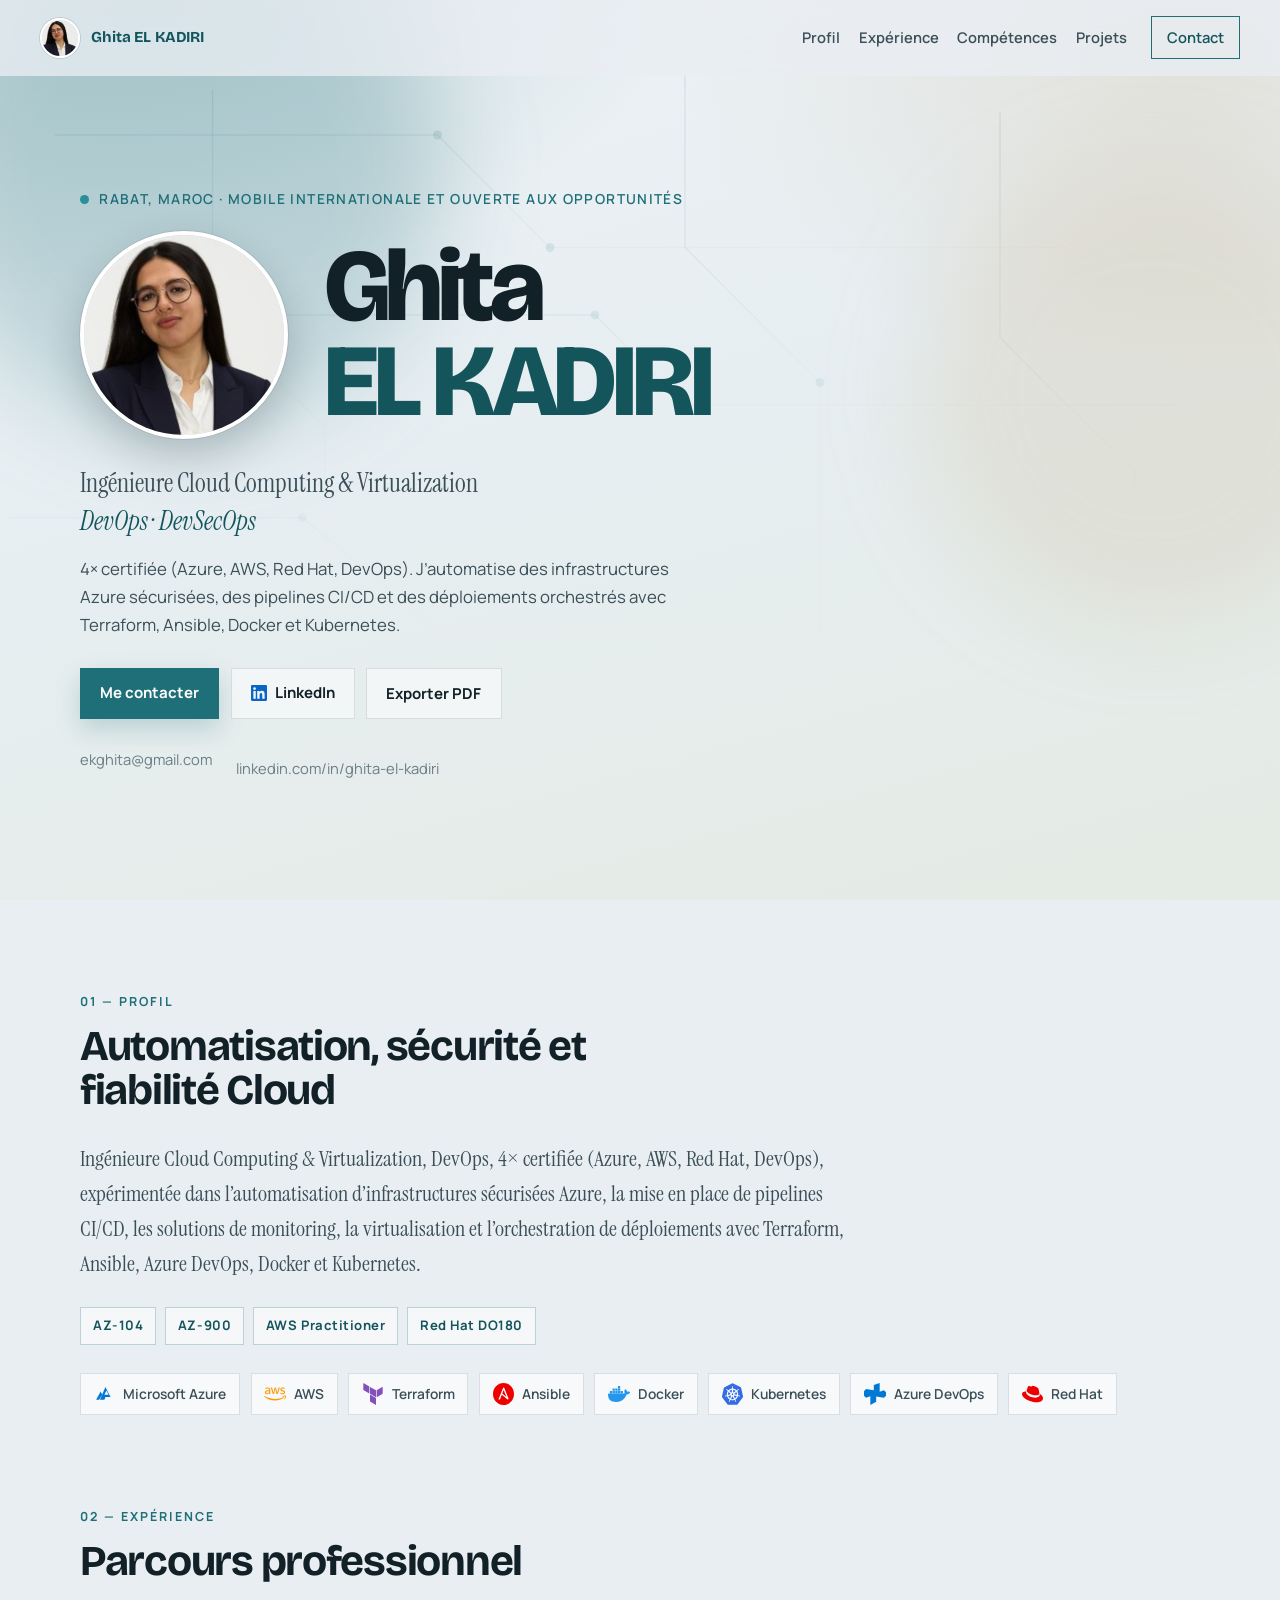
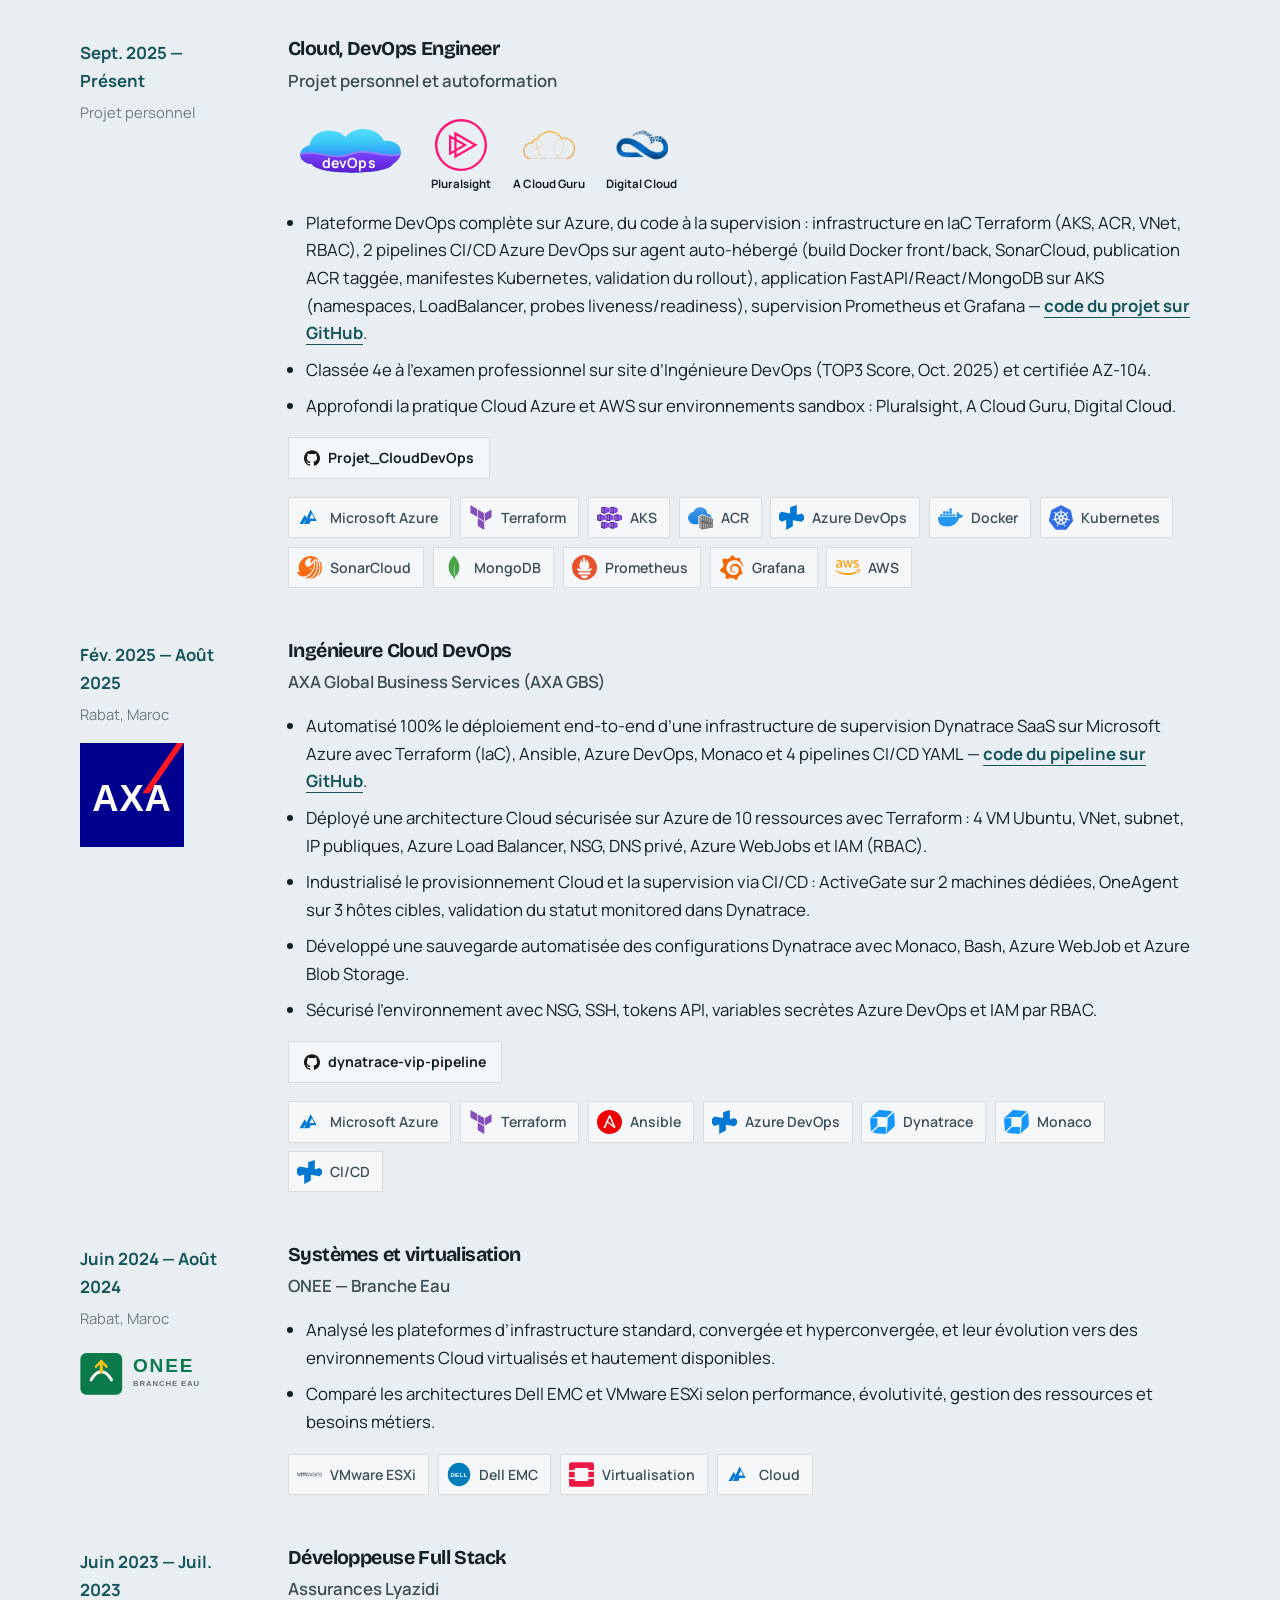
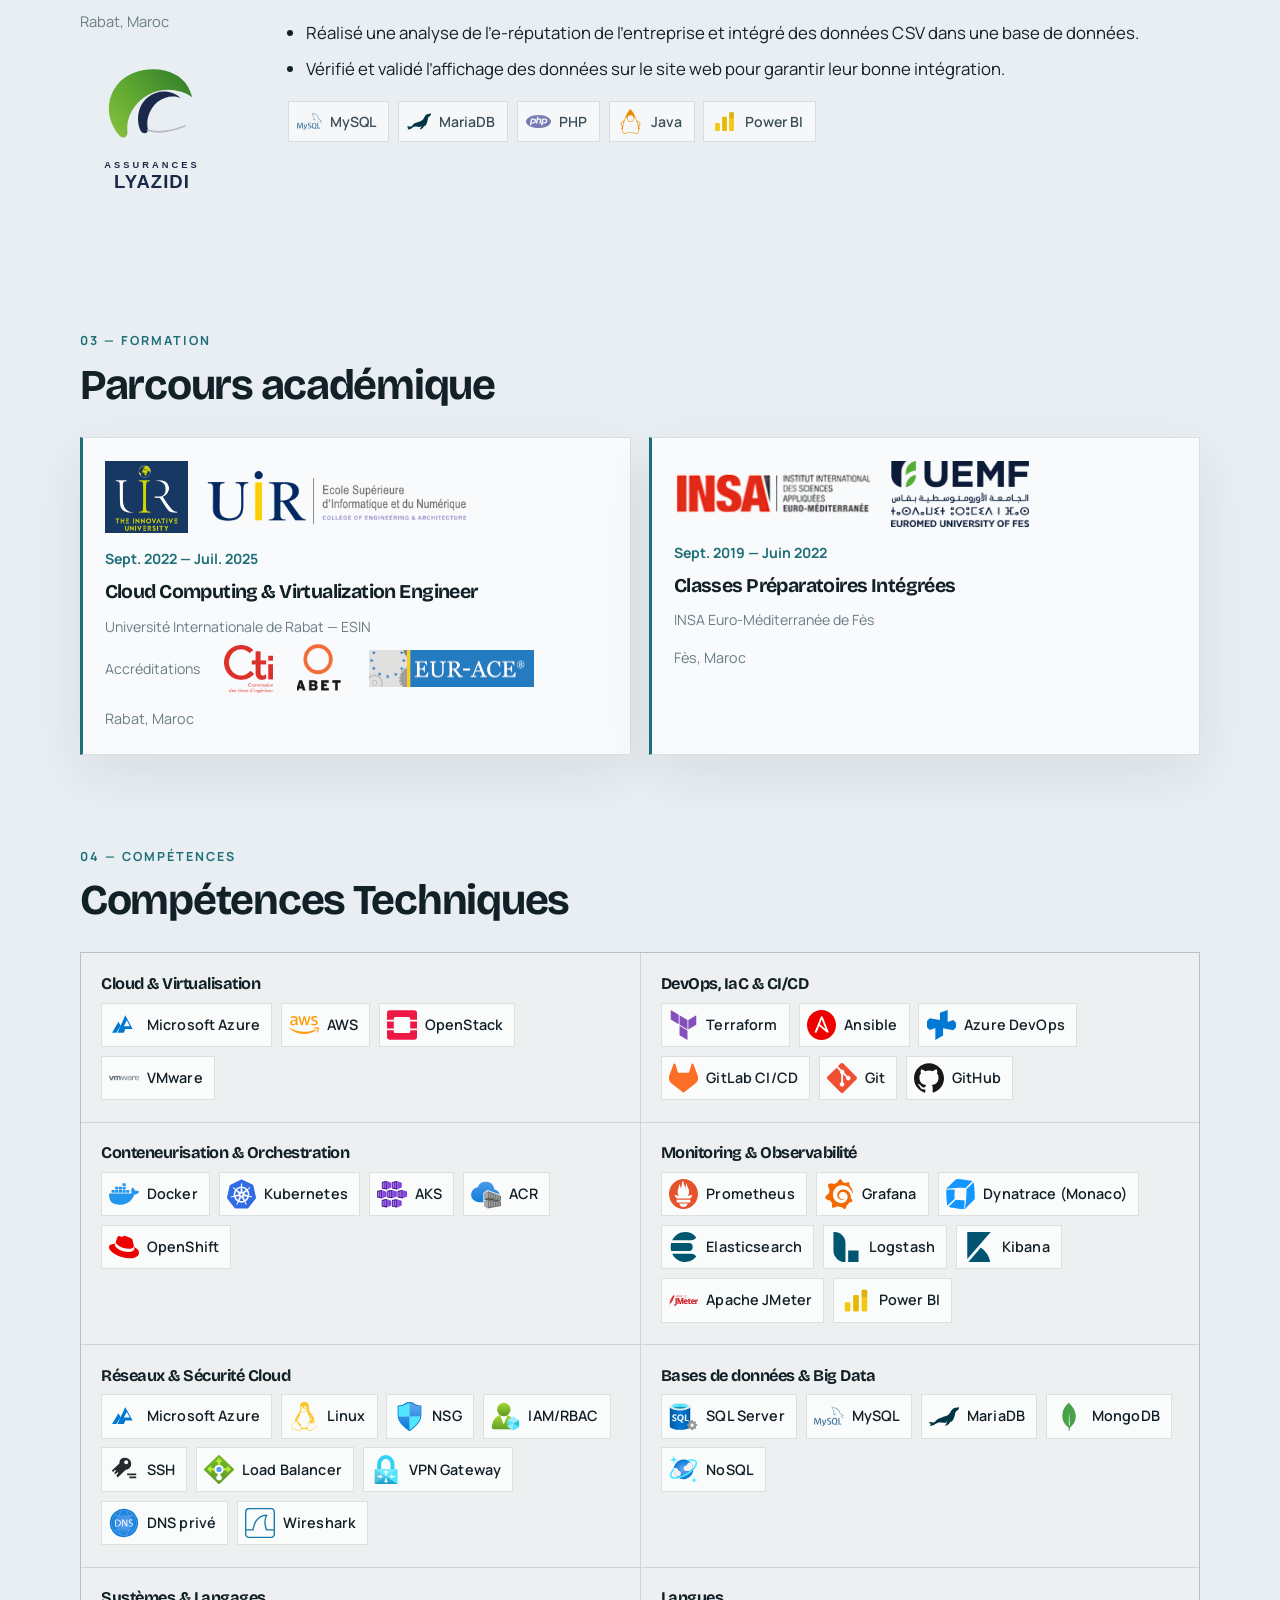
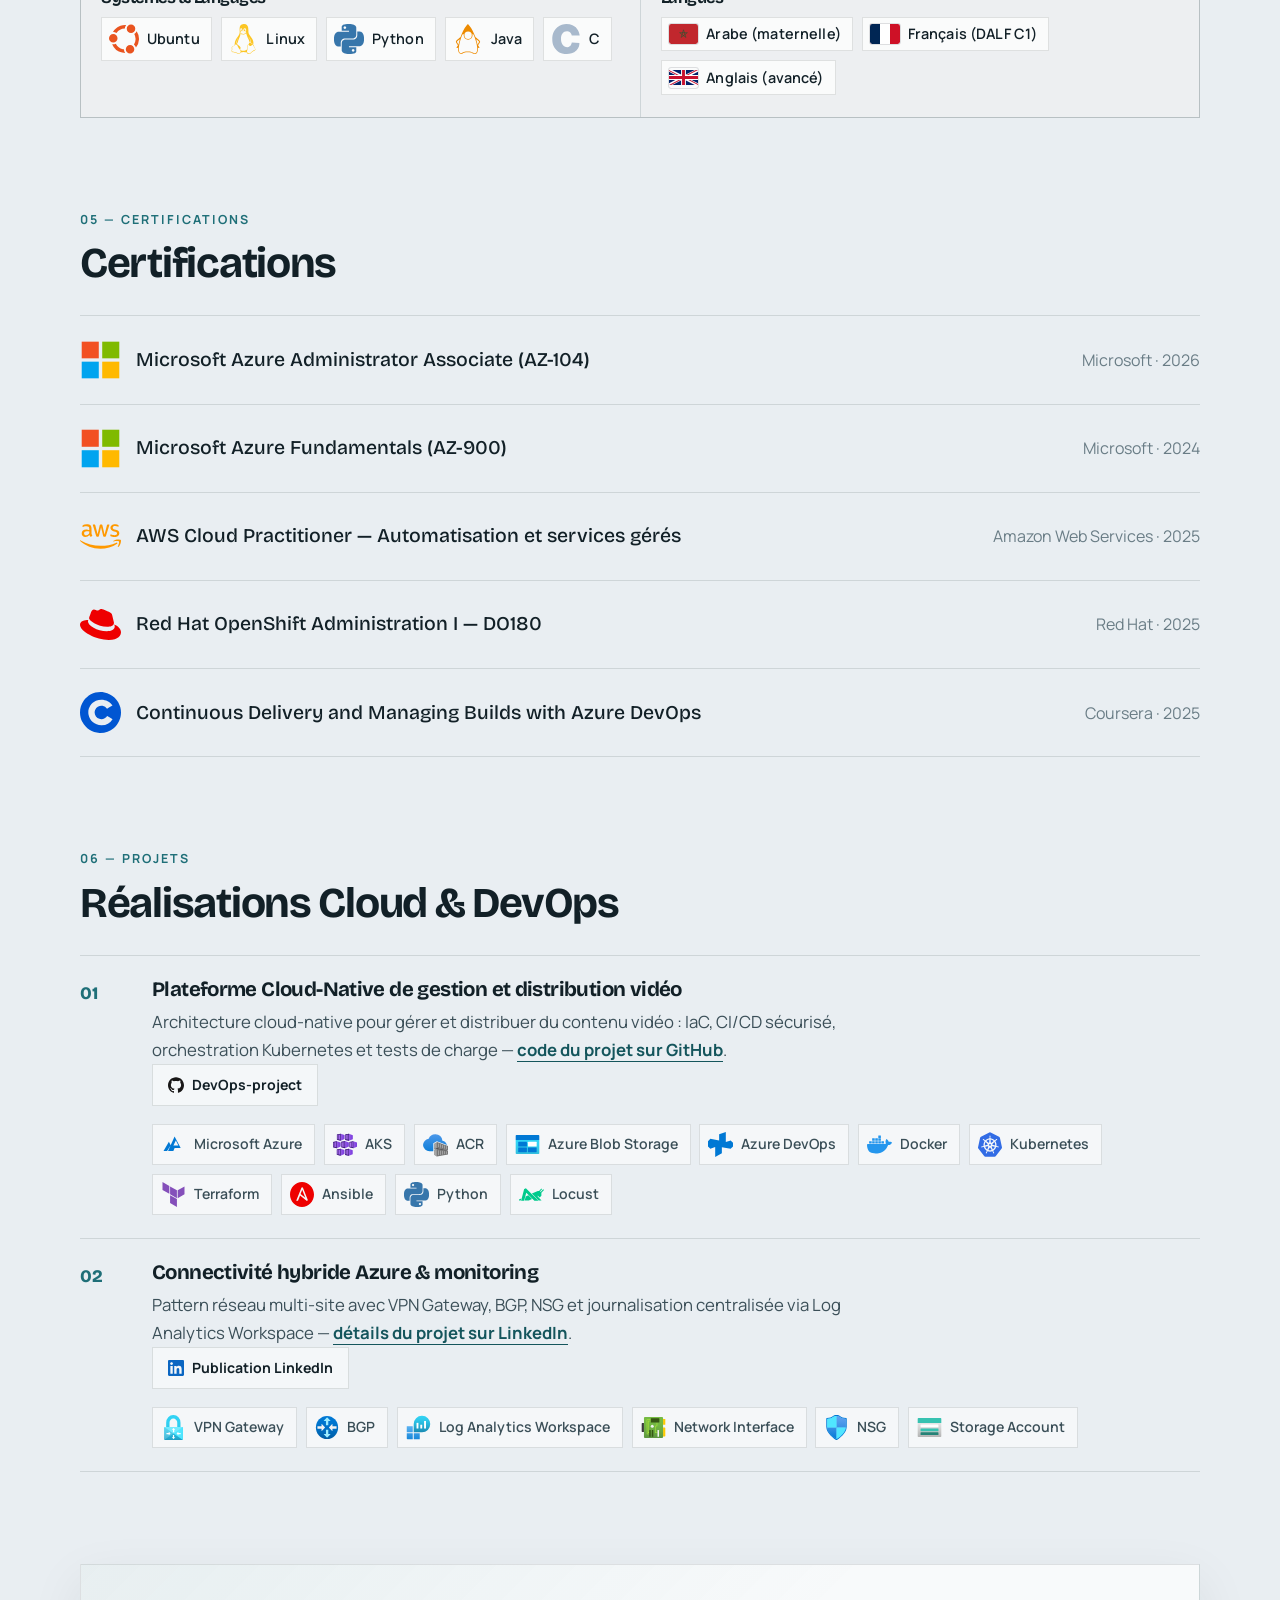
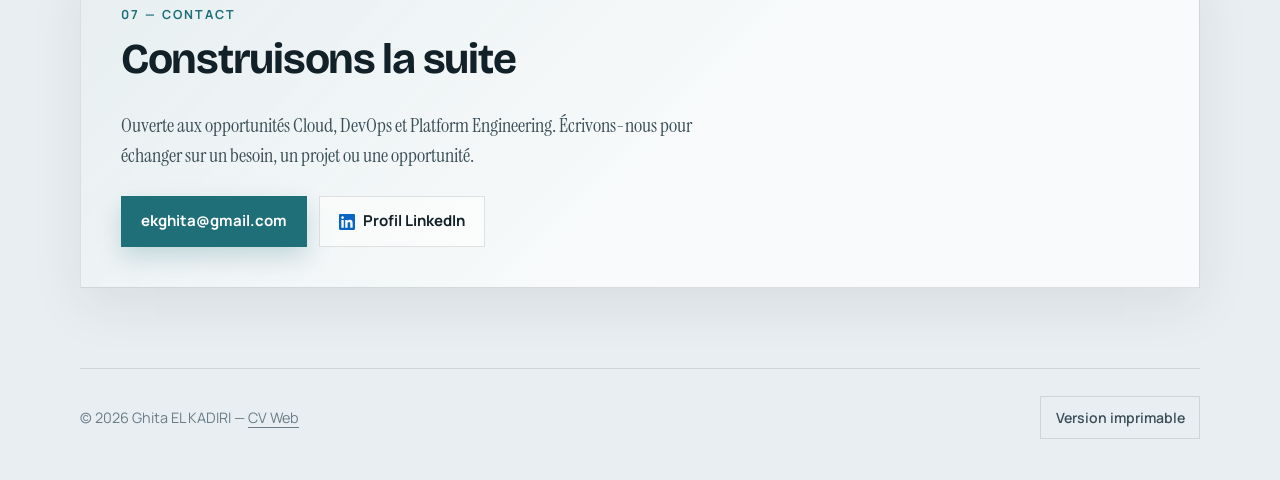
==== commit 67056ba3: "Rename Compétences heading; replace Certifications heading title Co-authored-by: Ghita EL KADIRI <gh" ====
--- a/index.html
+++ b/index.html
@@ -561,7 +561,7 @@
       <section id="competences" class="section">
         <div class="section__head reveal">
           <p class="section__label">04 — Compétences</p>
-          <h2>Stack technique</h2>
+          <h2>Compétences Techniques</h2>
         </div>
         <div class="skills">
           <article class="skill reveal">
@@ -655,7 +655,7 @@
       <section id="certifications" class="section">
         <div class="section__head reveal">
           <p class="section__label">05 — Certifications</p>
-          <h2>Preuves de compétences</h2>
+          <h2>Certifications</h2>
         </div>
         <ul class="certs">
           <li class="reveal">
